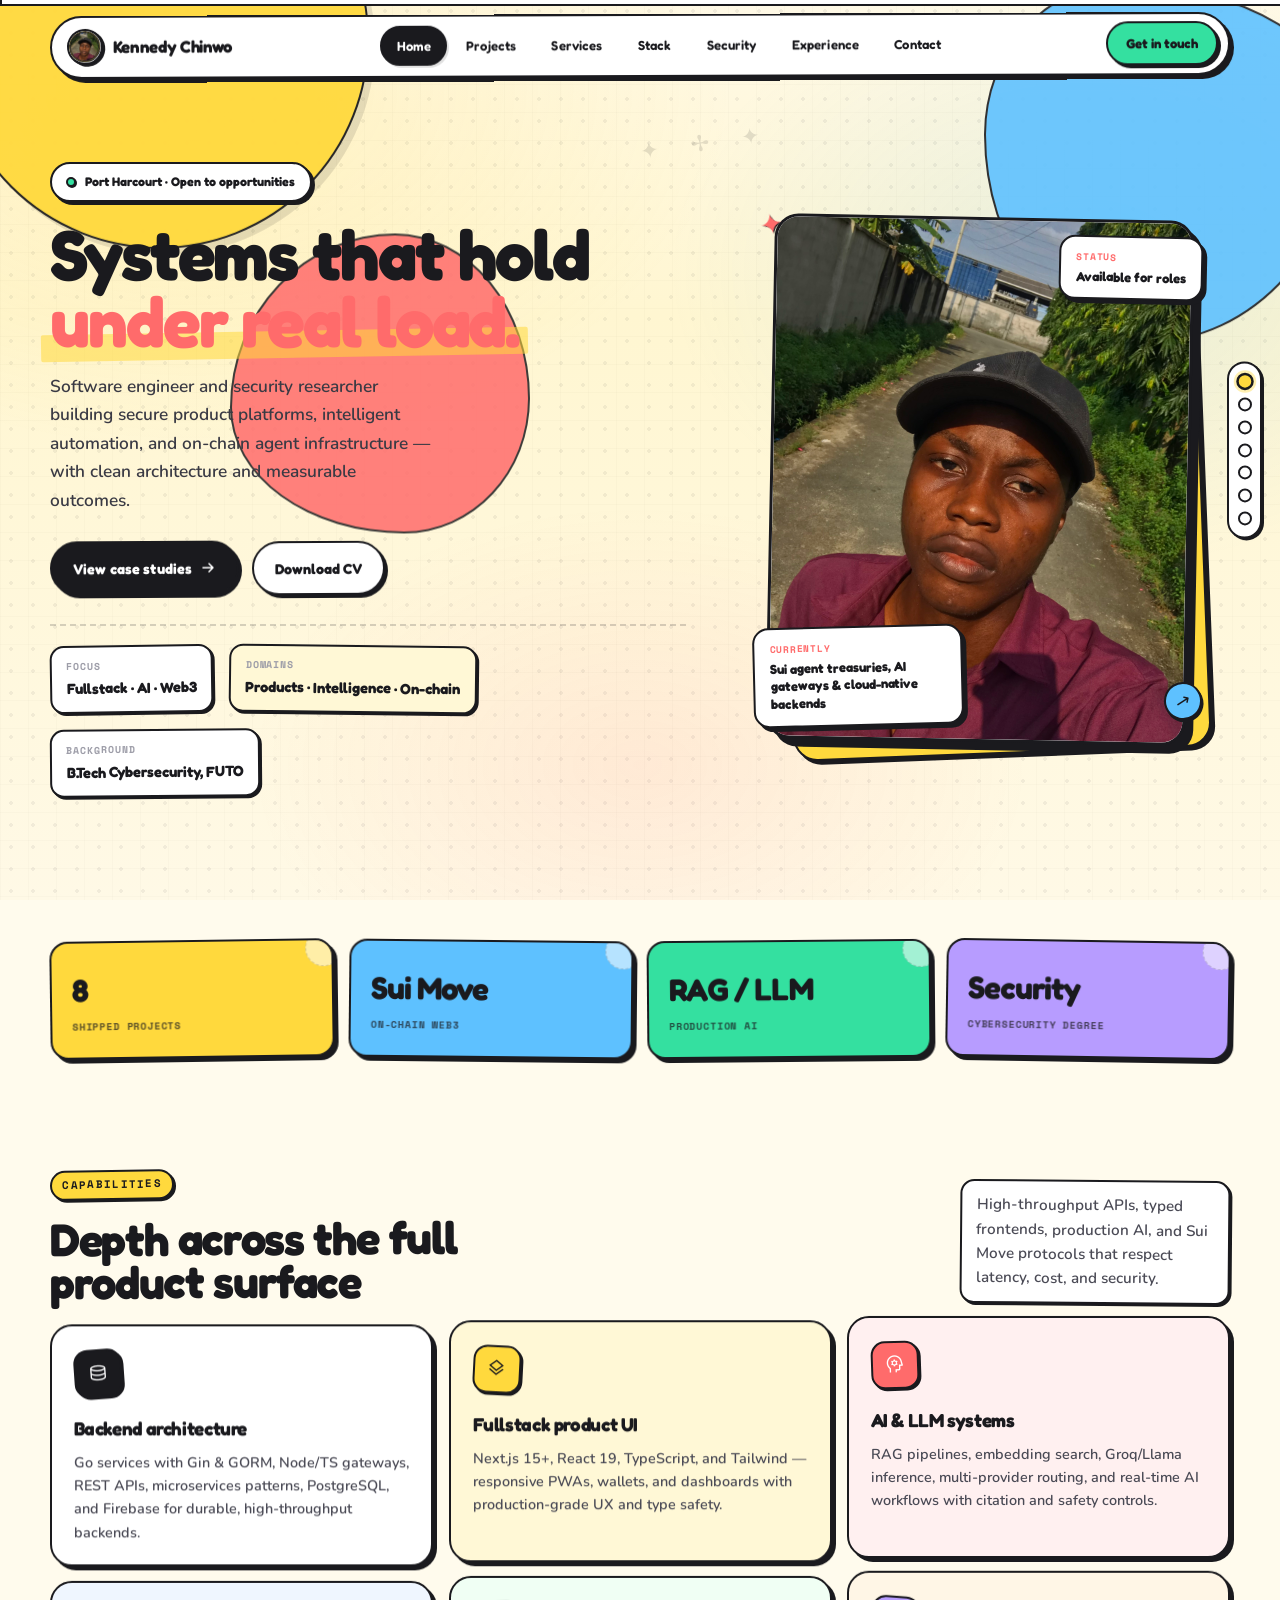
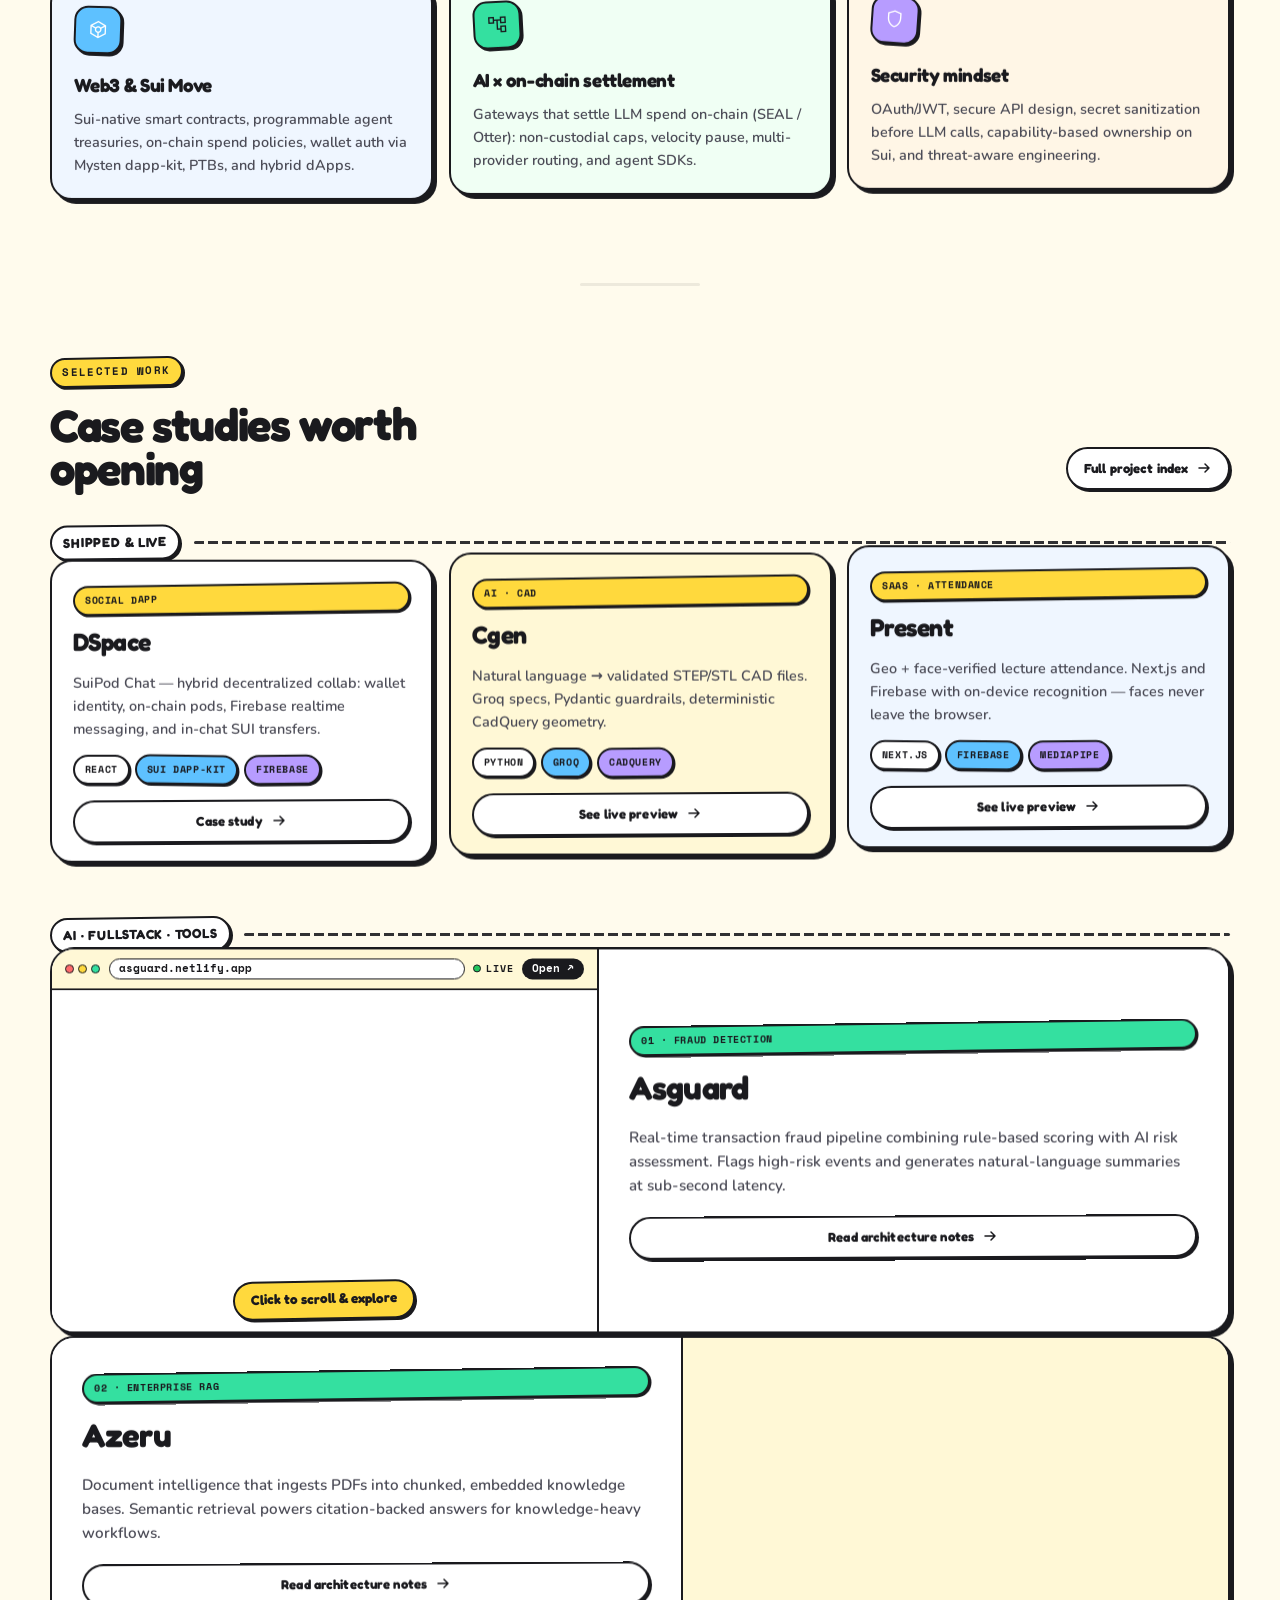
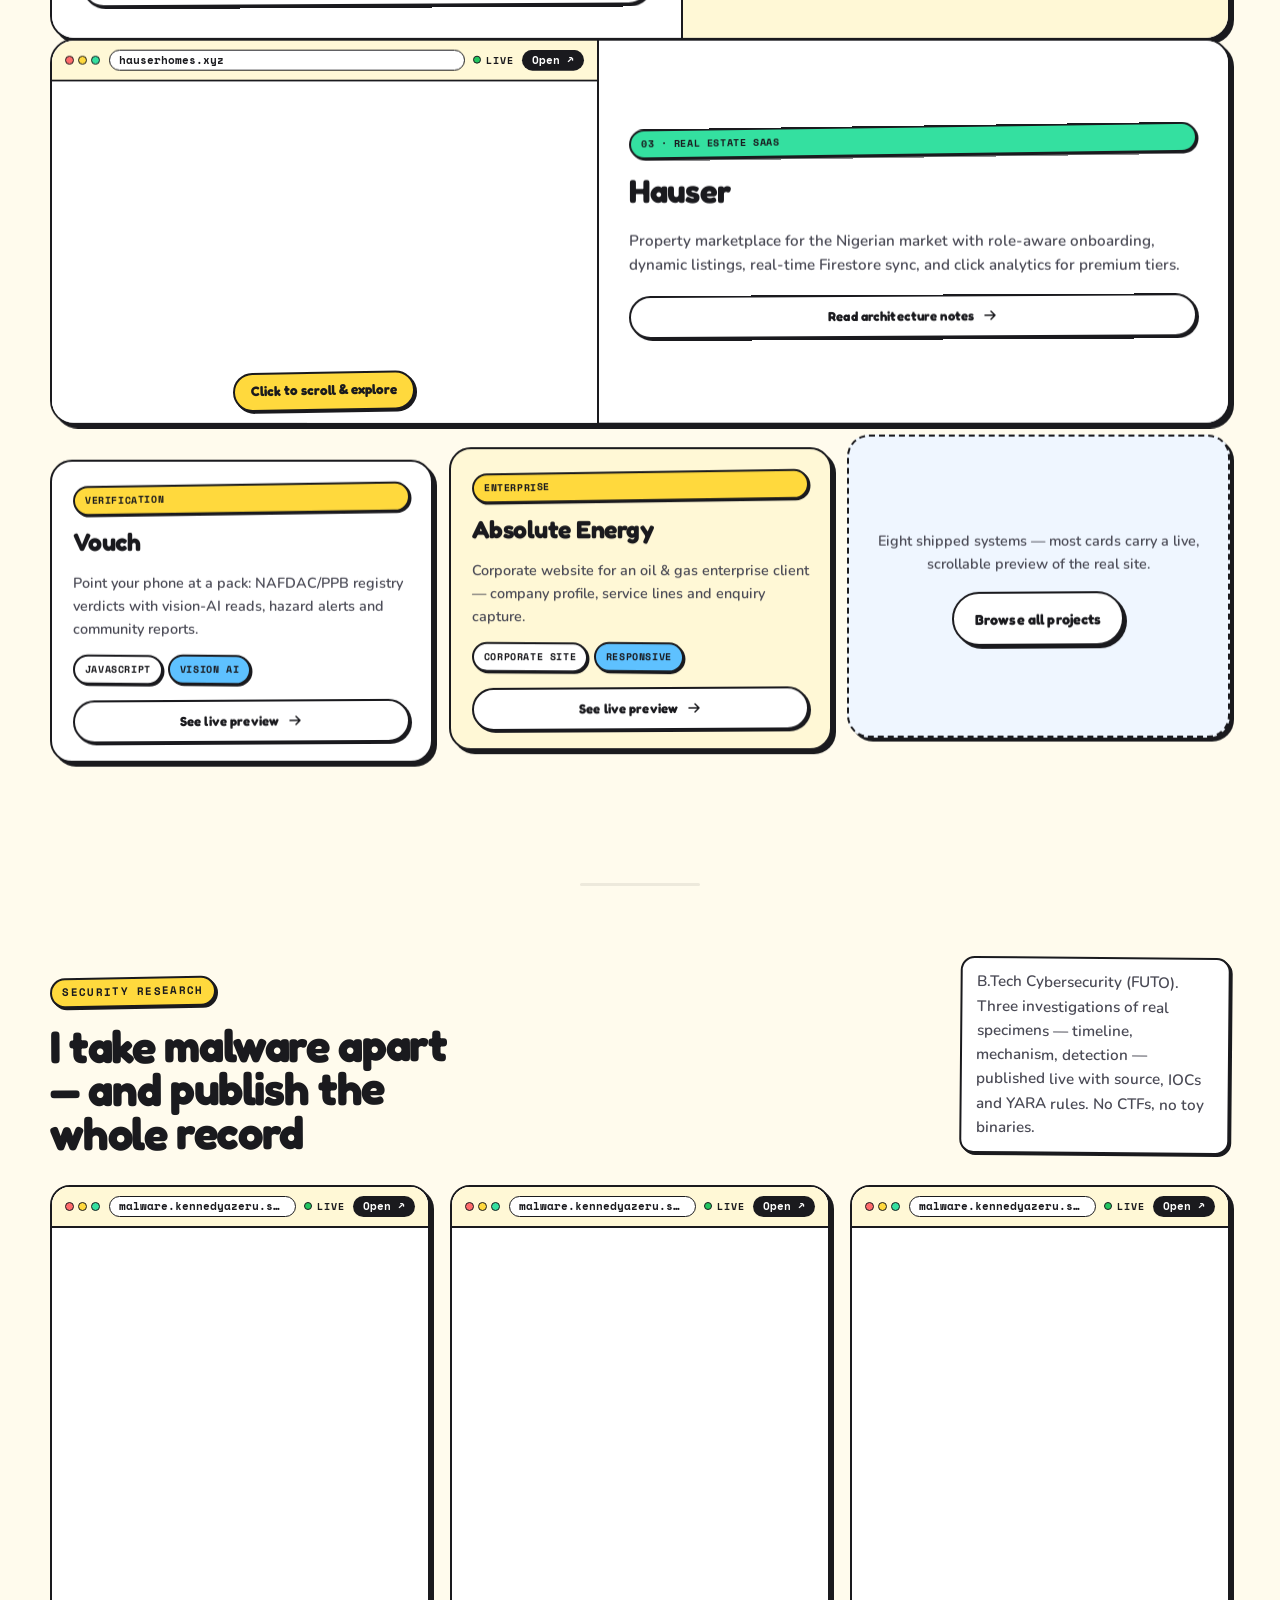
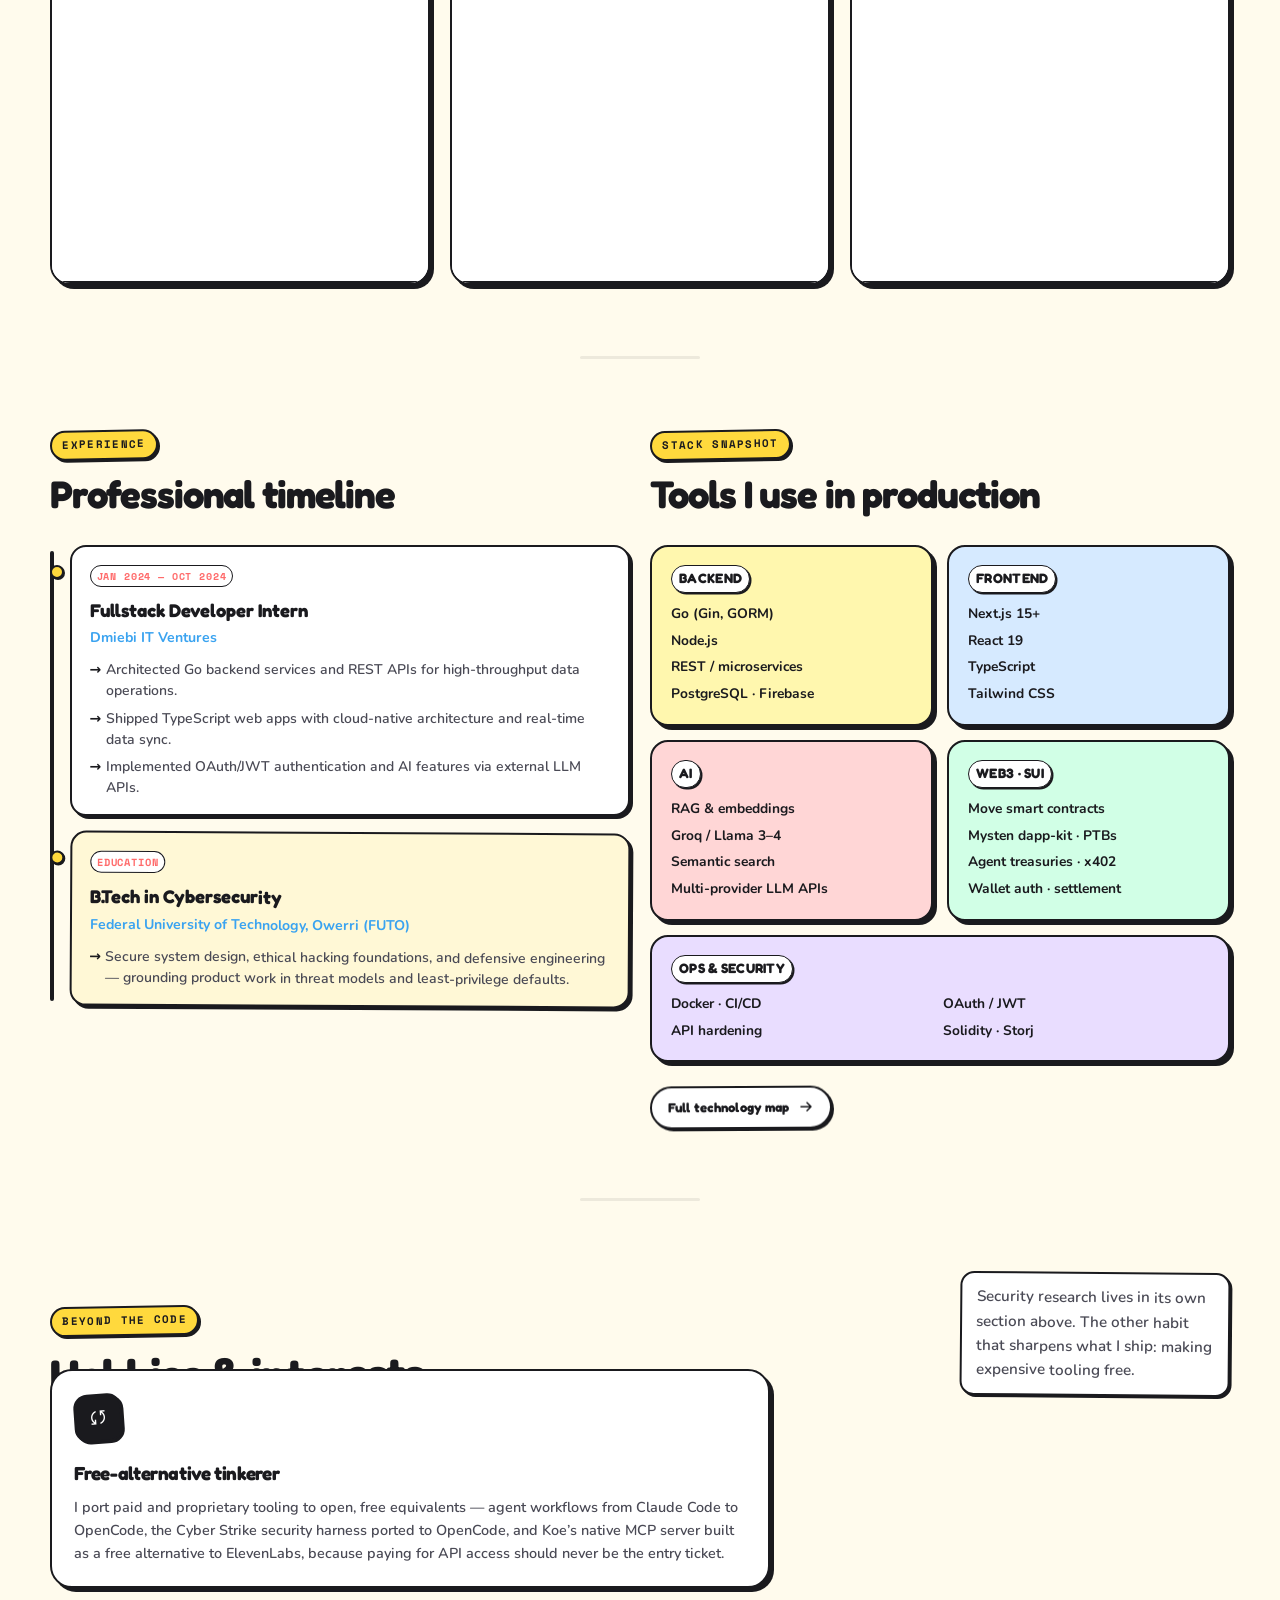
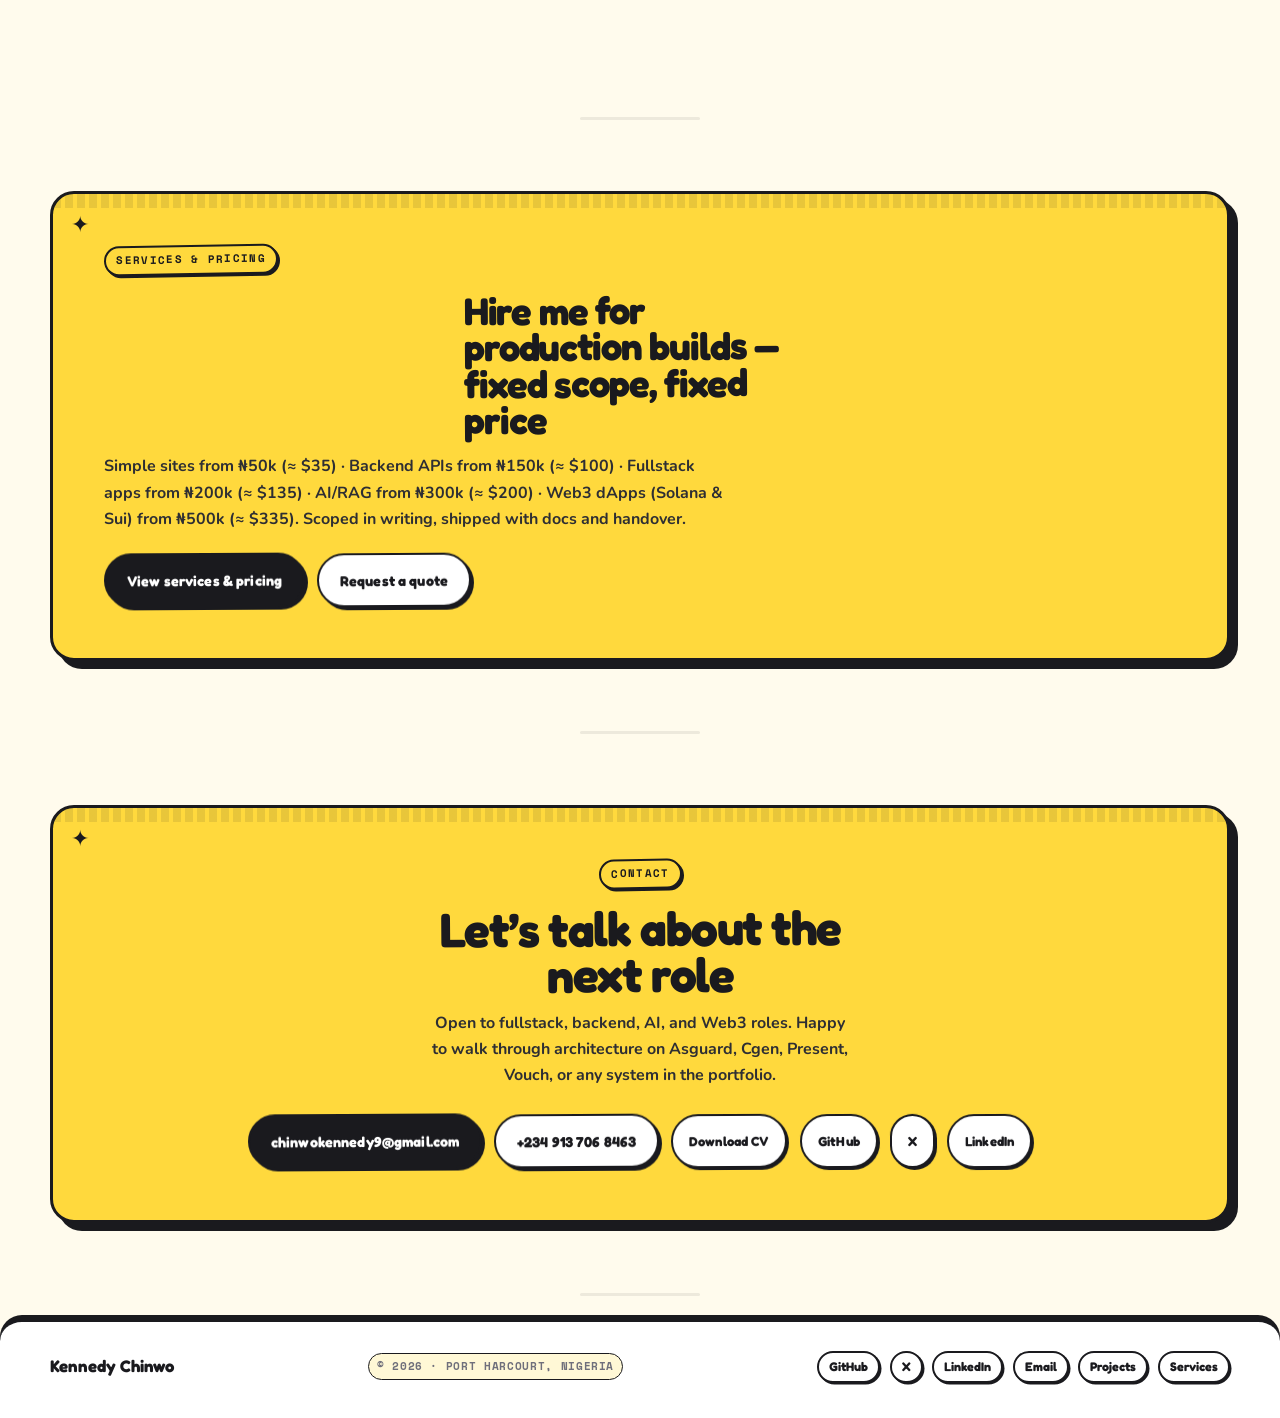
==== index.html @ 53d4bec9 "feat(security): enrich report cards, add Grindr dossier, refresh bio Update the bio to Software engi" ====
<!DOCTYPE html>
<html lang="en">
<head>
  <meta charset="utf-8" />
  <meta name="viewport" content="width=device-width, initial-scale=1.0" />
  <title>Kennedy Azeru — Software Engineer and Security Researcher</title>
  <meta name="description" content="Kennedy Azeru (Kennedy Chinwo) — Software engineer and security researcher. Builds fullstack, AI and Web3 systems, and publishes malware analysis and reverse-engineering reports." />
  <meta name="author" content="Kennedy Azeru" />
  <meta name="robots" content="index, follow, max-image-preview:large" />
  <meta name="googlebot" content="index, follow, max-image-preview:large" />
  <meta name="theme-color" content="#FFF9E6" />
  <link rel="canonical" href="https://www.kennedyazeru.space/" />
  <meta property="og:type" content="website" />
  <meta property="og:title" content="Kennedy Azeru — Software Engineer and Security Researcher" />
  <meta property="og:description" content="Kennedy Azeru (Kennedy Chinwo) — Software engineer and security researcher. Builds fullstack, AI and Web3 systems, and publishes malware analysis and reverse-engineering reports." />
  <meta property="og:url" content="https://www.kennedyazeru.space/" />
  <meta property="og:image" content="https://www.kennedyazeru.space/IMG_0072.jpeg" />
  <meta property="og:image:alt" content="Kennedy Azeru — Portfolio" />
  <meta property="og:site_name" content="Kennedy Azeru" />
  <meta property="og:locale" content="en_NG" />
  <meta name="twitter:card" content="summary_large_image" />
  <meta name="twitter:title" content="Kennedy Azeru — Software Engineer and Security Researcher" />
  <meta name="twitter:description" content="Kennedy Azeru (Kennedy Chinwo) — Software engineer and security researcher. Builds fullstack, AI and Web3 systems, and publishes malware analysis and reverse-engineering reports." />
  <meta name="twitter:image" content="https://www.kennedyazeru.space/IMG_0072.jpeg" />
  <meta name="twitter:creator" content="@azeru548" />
  <link rel="icon" type="image/png" sizes="32x32" href="favicon-32.png" />
  <link rel="icon" type="image/png" sizes="48x48" href="favicon-48.png" />
  <link rel="icon" type="image/png" sizes="512x512" href="favicon.png" />
  <link rel="apple-touch-icon" sizes="180x180" href="favicon-180.png" />
  <link rel="preconnect" href="https://fonts.googleapis.com" />
  <link rel="preconnect" href="https://fonts.gstatic.com" crossorigin />
  <link href="https://fonts.googleapis.com/css2?family=Fredoka:wght@500;600;700&family=Nunito:wght@400;600;700;800&family=Space+Mono:wght@400;700&display=swap" rel="stylesheet" />
  <link href="https://fonts.googleapis.com/css2?family=Material+Symbols+Outlined:opsz,wght,FILL,GRAD@24,400,0,0" rel="stylesheet" />
  <link rel="stylesheet" href="assets/css/portfolio.css" />
  <style>
    .material-symbols-outlined {
      font-variation-settings: "FILL" 0, "wght" 300, "GRAD" 0, "opsz" 24;
      font-size: inherit;
      line-height: 1;
    }
  </style>
  <script type="application/ld+json">
{
  "@context": "https://schema.org",
  "@type": "Person",
  "@id": "https://www.kennedyazeru.space/#person",
  "name": "Kennedy Azeru",
  "alternateName": "Kennedy Chinwo",
  "givenName": "Kennedy",
  "familyName": "Azeru",
  "jobTitle": [
    "Software Engineer",
    "Security Researcher"
  ],
  "description": "Software engineer and security researcher. Language-agnostic — ships web apps, backends, AI/RAG systems, and Solana & Sui dApps, and publishes malware analysis and reverse-engineering reports.",
  "url": "https://www.kennedyazeru.space/",
  "image": "https://www.kennedyazeru.space/IMG_0072.jpeg",
  "email": "mailto:chinwokennedy9@gmail.com",
  "telephone": "+2349137068463",
  "address": {
    "@type": "PostalAddress",
    "addressLocality": "Port Harcourt",
    "addressCountry": "NG"
  },
  "alumniOf": {
    "@type": "CollegeOrUniversity",
    "name": "Federal University of Technology, Owerri (FUTO)"
  },
  "knowsAbout": [
    "Go",
    "Gin",
    "PostgreSQL",
    "Next.js",
    "TypeScript",
    "RAG",
    "Vector Search",
    "LLM",
    "Sui Move",
    "Firebase",
    "Docker",
    "Cybersecurity",
    "Malware Analysis",
    "Reverse Engineering",
    "YARA",
    "Web3"
  ],
  "sameAs": [
    "https://github.com/Azeru548",
    "https://x.com/azeru548",
    "https://www.linkedin.com/in/kennedy-chinwo-068a9a284/"
  ],
  "knowsLanguage": [
    "en"
  ]
}
</script>
  <script type="application/ld+json">
{
  "@context": "https://schema.org",
  "@type": "BreadcrumbList",
  "itemListElement": [
    {
      "@type": "ListItem",
      "position": 1,
      "name": "Home",
      "item": "https://www.kennedyazeru.space/"
    }
  ]
}
  </script>
  <script type="application/ld+json">
{
  "@context": "https://schema.org",
  "@type": "WebSite",
  "@id": "https://www.kennedyazeru.space/#website",
  "url": "https://www.kennedyazeru.space/",
  "name": "Kennedy Azeru — Software Engineer and Security Researcher",
  "description": "Kennedy Azeru (Kennedy Chinwo) — Software engineer and security researcher. Builds fullstack, AI and Web3 systems, and publishes malware analysis and reverse-engineering reports.",
  "publisher": {
    "@id": "https://www.kennedyazeru.space/#person"
  },
  "inLanguage": "en-NG"
}
  </script>
  <link rel="sitemap" type="application/xml" title="Sitemap" href="https://www.kennedyazeru.space/sitemap.xml" />

  <!-- Guard: preview / non-canonical hosts -> noindex (keeps www.kennedyazeru.space as only indexable) -->
  <script>
    (function(){
      var host = location.hostname;
      var canonicalHosts = ['kennedyazeru.space','www.kennedyazeru.space'];
      if (canonicalHosts.indexOf(host) === -1 && host !== '' && host !== 'localhost' && host !== '127.0.0.1') {
        var m=document.querySelector('meta[name="robots"]');
        if(m) m.setAttribute('content','noindex, nofollow');
        else { m=document.createElement('meta'); m.name='robots'; m.content='noindex, nofollow'; document.head.appendChild(m); }
      }
      // Enforce non-www -> www canonical preference via hint (server 301 should handle, JS fallback)
      if (host === 'kennedyazeru.space') {
        var c=document.querySelector('link[rel="canonical"]');
        if(c) c.href='https://www.kennedyazeru.space' + location.pathname.replace(/index\.html$/,'').replace(/\.html$/,'.html');
      }
    })();
  </script>
</head>
<body>
  <div class="ambient" aria-hidden="true">
    <div class="ambient__grid"></div>
    <div class="ambient__orb ambient__orb--1" data-parallax data-speed="0.12"></div>
    <div class="ambient__orb ambient__orb--2" data-parallax data-speed="0.22"></div>
    <div class="ambient__orb ambient__orb--3" data-parallax data-speed="0.32"></div>
  </div>
  <div class="cursor-glow" aria-hidden="true"></div>
  <div class="scroll-rail" aria-hidden="true"><div class="scroll-rail__fill"></div></div>

  <nav class="step-dots" aria-label="Section progress">
    <a href="#top" data-dot="intro" data-label="Intro" class="is-active"></a>
    <a href="#capabilities" data-dot="craft" data-label="Craft"></a>
    <a href="#work" data-dot="work" data-label="Work"></a>
    <a href="#security" data-dot="security" data-label="Security"></a>
    <a href="#experience" data-dot="path" data-label="Path"></a>
    <a href="#beyond" data-dot="beyond" data-label="Beyond"></a>
    <a href="#contact" data-dot="contact" data-label="Connect"></a>
  </nav>

  <header class="nav">
    <div class="nav__inner">
      <a href="index.html" class="nav__logo">
        <img class="nav__mark" src="favicon-32.png" alt="Kennedy Azeru" width="32" height="32" style="object-fit:cover; padding:0;" />
        Kennedy Chinwo
      </a>
      <nav class="nav__links" aria-label="Primary">
        <a href="index.html" class="is-active">Home</a>
        <a href="projects.html">Projects</a>
        <a href="services.html">Services</a>
        <a href="stack.html">Stack</a>
        <a href="#security">Security</a>
        <a href="#experience">Experience</a>
        <a href="#contact">Contact</a>
      </nav>
      <a href="mailto:chinwokennedy9@gmail.com" class="nav__cta pressable">Get in touch</a>
      <button class="nav__menu-btn" type="button" aria-label="Open menu" aria-expanded="false">
        <span></span><span></span>
      </button>
    </div>
  </header>

  <main id="top">
    <!-- HERO — onboarding-style first screen -->
    <section class="hero" data-step data-dot="intro">
      <div class="shell hero__grid">
        <div>
          <div class="hero__badge reveal">
            <span class="live-dot" aria-hidden="true"></span>
            Port Harcourt · Open to opportunities
          </div>
          <h1 class="display reveal reveal-d1">
            <span class="line">Systems that hold</span>
            <span class="line"><span class="accent">under real load.</span></span>
          </h1>
          <p class="lead reveal reveal-d2" style="max-width: 38ch;">
            Software engineer and security researcher building secure product
            platforms, intelligent automation, and on-chain agent infrastructure —
            with clean architecture and measurable outcomes.
          </p>
          <div class="hero__actions reveal reveal-d3">
            <a href="projects.html" class="btn btn--primary pressable">
              View case studies
              <svg viewBox="0 0 16 16" fill="none" aria-hidden="true"><path d="M3 8h10M9 4l4 4-4 4" stroke="currentColor" stroke-width="1.5" stroke-linecap="round" stroke-linejoin="round"/></svg>
            </a>
            <a href="Kennedy_Chinwo_Resume.pdf" class="btn btn--ghost pressable">Download CV</a>
          </div>
          <dl class="hero__meta reveal reveal-d4">
            <div>
              <dt>Focus</dt>
              <dd>Fullstack · AI · Web3</dd>
            </div>
            <div>
              <dt>Domains</dt>
              <dd>Products · Intelligence · On-chain</dd>
            </div>
            <div>
              <dt>Background</dt>
              <dd>B.Tech Cybersecurity, FUTO</dd>
            </div>
          </dl>
        </div>

        <div class="portrait-stack reveal reveal-d2">
          <div class="portrait-stack__glow" aria-hidden="true"></div>
          <div class="portrait-stack__frame">
            <img src="IMG_0072.jpeg" alt="Portrait of Kennedy Azeru — Software engineer and security researcher" fetchpriority="high" loading="eager" decoding="async" width="800" height="1000" />
          </div>
          <div class="portrait-stack__float portrait-stack__float--tr">
            <small>Status</small>
            <p>Available for roles</p>
          </div>
          <div class="portrait-stack__float portrait-stack__float--bl">
            <small>Currently</small>
            <p>Sui agent treasuries, AI gateways &amp; cloud-native backends</p>
          </div>
        </div>
      </div>
    </section>

    <!-- METRICS -->
    <section class="section--tight">
      <div class="shell">
        <div class="metrics reveal">
          <div class="metrics__item">
            <div class="metrics__value" data-count="8">0</div>
            <div class="metrics__label">Shipped projects</div>
          </div>
          <div class="metrics__item">
            <div class="metrics__value">Sui Move</div>
            <div class="metrics__label">On-chain Web3</div>
          </div>
          <div class="metrics__item">
            <div class="metrics__value">RAG / LLM</div>
            <div class="metrics__label">Production AI</div>
          </div>
          <div class="metrics__item">
            <div class="metrics__value">Security</div>
            <div class="metrics__label">Cybersecurity degree</div>
          </div>
        </div>
      </div>
    </section>

    <!-- CAPABILITIES -->
    <section class="section" id="capabilities" data-step data-dot="craft">
      <div class="shell">
        <div class="section-head">
          <div class="reveal">
            <span class="eyebrow">Capabilities</span>
            <h2 class="display">Depth across the full product surface</h2>
          </div>
          <p class="aside reveal reveal-d1">
            High-throughput APIs, typed frontends, production AI, and Sui Move protocols
            that respect latency, cost, and security.
          </p>
        </div>
        <div class="cap-grid">
          <article class="card card--lift card--tilt cap-card reveal">
            <div class="cap-card__icon"><span class="material-symbols-outlined">database</span></div>
            <h3>Backend architecture</h3>
            <p>Go services with Gin &amp; GORM, Node/TS gateways, REST APIs, microservices patterns, PostgreSQL, and Firebase for durable, high-throughput backends.</p>
          </article>
          <article class="card card--lift card--tilt cap-card reveal reveal-d1">
            <div class="cap-card__icon"><span class="material-symbols-outlined">layers</span></div>
            <h3>Fullstack product UI</h3>
            <p>Next.js 15+, React 19, TypeScript, and Tailwind — responsive PWAs, wallets, and dashboards with production-grade UX and type safety.</p>
          </article>
          <article class="card card--lift card--tilt cap-card reveal reveal-d2">
            <div class="cap-card__icon"><span class="material-symbols-outlined">psychology</span></div>
            <h3>AI &amp; LLM systems</h3>
            <p>RAG pipelines, embedding search, Groq/Llama inference, multi-provider routing, and real-time AI workflows with citation and safety controls.</p>
          </article>
          <article class="card card--lift card--tilt cap-card reveal">
            <div class="cap-card__icon"><span class="material-symbols-outlined">token</span></div>
            <h3>Web3 &amp; Sui Move</h3>
            <p>Sui-native smart contracts, programmable agent treasuries, on-chain spend policies, wallet auth via Mysten dapp-kit, PTBs, and hybrid dApps.</p>
          </article>
          <article class="card card--lift card--tilt cap-card reveal reveal-d1">
            <div class="cap-card__icon"><span class="material-symbols-outlined">account_tree</span></div>
            <h3>AI × on-chain settlement</h3>
            <p>Gateways that settle LLM spend on-chain (SEAL / Otter): non-custodial caps, velocity pause, multi-provider routing, and agent SDKs.</p>
          </article>
          <article class="card card--lift card--tilt cap-card reveal reveal-d2">
            <div class="cap-card__icon"><span class="material-symbols-outlined">shield</span></div>
            <h3>Security mindset</h3>
            <p>OAuth/JWT, secure API design, secret sanitization before LLM calls, capability-based ownership on Sui, and threat-aware engineering.</p>
          </article>
        </div>
      </div>
    </section>

    <!-- WORK -->
    <section class="section" id="work" data-step data-dot="work">
      <div class="shell">
        <div class="section-head">
          <div class="reveal">
            <span class="eyebrow">Selected work</span>
            <h2 class="display">Case studies worth opening</h2>
          </div>
          <a href="projects.html" class="btn btn--link reveal reveal-d1">
            Full project index
            <svg viewBox="0 0 16 16" fill="none" aria-hidden="true"><path d="M3 8h10M9 4l4 4-4 4" stroke="currentColor" stroke-width="1.5" stroke-linecap="round" stroke-linejoin="round"/></svg>
          </a>
        </div>

        <div class="div-label reveal"><span>Shipped &amp; live</span></div>
        <div class="proj-row">
          <a href="dspace.html" class="card card--lift proj-mini reveal">
            <span class="chip">Social dApp</span>
            <h3>DSpace</h3>
            <p>SuiPod Chat — hybrid decentralized collab: wallet identity, on-chain pods, Firebase realtime messaging, and in-chat SUI transfers.</p>
            <div class="proj-mini__tags">
              <span class="chip chip--neutral">React</span>
              <span class="chip chip--neutral">Sui dapp-kit</span>
              <span class="chip chip--neutral">Firebase</span>
            </div>
            <span class="btn btn--link">Case study <svg viewBox="0 0 16 16" fill="none" aria-hidden="true"><path d="M3 8h10M9 4l4 4-4 4" stroke="currentColor" stroke-width="1.5" stroke-linecap="round" stroke-linejoin="round"/></svg></span>
          </a>
          <a href="projects.html#proj-cgen" class="card card--lift proj-mini reveal reveal-d1">
            <span class="chip">AI · CAD</span>
            <h3>Cgen</h3>
            <p>Natural language → validated STEP/STL CAD files. Groq specs, Pydantic guardrails, deterministic CadQuery geometry.</p>
            <div class="proj-mini__tags">
              <span class="chip chip--neutral">Python</span>
              <span class="chip chip--neutral">Groq</span>
              <span class="chip chip--neutral">CadQuery</span>
            </div>
            <span class="btn btn--link">See live preview <svg viewBox="0 0 16 16" fill="none" aria-hidden="true"><path d="M3 8h10M9 4l4 4-4 4" stroke="currentColor" stroke-width="1.5" stroke-linecap="round" stroke-linejoin="round"/></svg></span>
          </a>
          <a href="projects.html#proj-present" class="card card--lift proj-mini reveal reveal-d2">
            <span class="chip">SaaS · Attendance</span>
            <h3>Present</h3>
            <p>Geo + face-verified lecture attendance. Next.js and Firebase with on-device recognition — faces never leave the browser.</p>
            <div class="proj-mini__tags">
              <span class="chip chip--neutral">Next.js</span>
              <span class="chip chip--neutral">Firebase</span>
              <span class="chip chip--neutral">MediaPipe</span>
            </div>
            <span class="btn btn--link">See live preview <svg viewBox="0 0 16 16" fill="none" aria-hidden="true"><path d="M3 8h10M9 4l4 4-4 4" stroke="currentColor" stroke-width="1.5" stroke-linecap="round" stroke-linejoin="round"/></svg></span>
          </a>
        </div>

        <div class="div-label reveal"><span>AI · Fullstack · Tools</span></div>

        <article class="card card--lift proj-feature reveal">
          <div class="proj-feature__media">
            <div class="live-preview">
              <div class="live-preview__bar">
                <span class="live-preview__dots" aria-hidden="true"><i></i><i></i><i></i></span>
                <span class="live-preview__url">asguard.netlify.app</span>
                <span class="live-preview__live"><span class="live-preview__pulse" aria-hidden="true"></span>Live</span>
                <a class="live-preview__open" href="https://asguard.netlify.app" target="_blank" rel="noopener">Open ↗</a>
              </div>
              <div class="live-preview__stage">
                <div class="live-preview__scaler">
                  <iframe src="https://asguard.netlify.app" title="Live preview of the Asguard website" loading="lazy" sandbox="allow-scripts allow-same-origin allow-forms allow-popups" referrerpolicy="no-referrer"></iframe>
                </div>
                <button class="live-preview__engage" type="button">Click to scroll &amp; explore</button>
              </div>
            </div>
          </div>
          <div class="proj-feature__body">
            <span class="chip chip--teal">01 · Fraud detection</span>
            <h3>Asguard</h3>
            <p>Real-time transaction fraud pipeline combining rule-based scoring with AI risk assessment. Flags high-risk events and generates natural-language summaries at sub-second latency.</p>
            <a href="asguard.html" class="btn btn--link">Read architecture notes <svg viewBox="0 0 16 16" fill="none" aria-hidden="true"><path d="M3 8h10M9 4l4 4-4 4" stroke="currentColor" stroke-width="1.5" stroke-linecap="round" stroke-linejoin="round"/></svg></a>
          </div>
        </article>

        <a href="azeru.html" class="card card--lift proj-feature proj-feature--flip reveal">
          <div class="proj-feature__media">
            <video preload="metadata" playsinline src="screen_1774120316927.mp4" autoplay loop muted></video>
          </div>
          <div class="proj-feature__body">
            <span class="chip chip--teal">02 · Enterprise RAG</span>
            <h3>Azeru</h3>
            <p>Document intelligence that ingests PDFs into chunked, embedded knowledge bases. Semantic retrieval powers citation-backed answers for knowledge-heavy workflows.</p>
            <span class="btn btn--link">Read architecture notes <svg viewBox="0 0 16 16" fill="none" aria-hidden="true"><path d="M3 8h10M9 4l4 4-4 4" stroke="currentColor" stroke-width="1.5" stroke-linecap="round" stroke-linejoin="round"/></svg></span>
          </div>
        </a>

        <article class="card card--lift proj-feature reveal">
          <div class="proj-feature__media">
            <div class="live-preview">
              <div class="live-preview__bar">
                <span class="live-preview__dots" aria-hidden="true"><i></i><i></i><i></i></span>
                <span class="live-preview__url">hauserhomes.xyz</span>
                <span class="live-preview__live"><span class="live-preview__pulse" aria-hidden="true"></span>Live</span>
                <a class="live-preview__open" href="https://hauserhomes.xyz" target="_blank" rel="noopener">Open ↗</a>
              </div>
              <div class="live-preview__stage">
                <div class="live-preview__scaler">
                  <iframe src="https://hauserhomes.xyz" title="Live preview of the Hauser website" loading="lazy" sandbox="allow-scripts allow-same-origin allow-forms allow-popups" referrerpolicy="no-referrer"></iframe>
                </div>
                <button class="live-preview__engage" type="button">Click to scroll &amp; explore</button>
              </div>
            </div>
          </div>
          <div class="proj-feature__body">
            <span class="chip chip--teal">03 · Real estate SaaS</span>
            <h3>Hauser</h3>
            <p>Property marketplace for the Nigerian market with role-aware onboarding, dynamic listings, real-time Firestore sync, and click analytics for premium tiers.</p>
            <a href="hauser.html" class="btn btn--link">Read architecture notes <svg viewBox="0 0 16 16" fill="none" aria-hidden="true"><path d="M3 8h10M9 4l4 4-4 4" stroke="currentColor" stroke-width="1.5" stroke-linecap="round" stroke-linejoin="round"/></svg></a>
          </div>
        </article>

        <div class="proj-row" style="margin-top: 1rem;">
          <a href="projects.html#proj-vouch" class="card card--lift proj-mini reveal">
            <span class="chip">Verification</span>
            <h3>Vouch</h3>
            <p>Point your phone at a pack: NAFDAC/PPB registry verdicts with vision-AI reads, hazard alerts and community reports.</p>
            <div class="proj-mini__tags">
              <span class="chip chip--neutral">JavaScript</span>
              <span class="chip chip--neutral">Vision AI</span>
            </div>
            <span class="btn btn--link">See live preview <svg viewBox="0 0 16 16" fill="none" aria-hidden="true"><path d="M3 8h10M9 4l4 4-4 4" stroke="currentColor" stroke-width="1.5" stroke-linecap="round" stroke-linejoin="round"/></svg></span>
          </a>
          <a href="projects.html#proj-energy" class="card card--lift proj-mini reveal reveal-d1">
            <span class="chip">Enterprise</span>
            <h3>Absolute Energy</h3>
            <p>Corporate website for an oil &amp; gas enterprise client — company profile, service lines and enquiry capture.</p>
            <div class="proj-mini__tags">
              <span class="chip chip--neutral">Corporate site</span>
              <span class="chip chip--neutral">Responsive</span>
            </div>
            <span class="btn btn--link">See live preview <svg viewBox="0 0 16 16" fill="none" aria-hidden="true"><path d="M3 8h10M9 4l4 4-4 4" stroke="currentColor" stroke-width="1.5" stroke-linecap="round" stroke-linejoin="round"/></svg></span>
          </a>
          <div class="card proj-mini reveal reveal-d2" style="display:flex;align-items:center;justify-content:center;text-align:center;border-style:dashed;">
            <div>
              <p class="muted" style="font-size:0.9rem;margin-bottom:1rem;">Eight shipped systems — most cards carry a live, scrollable preview of the real site.</p>
              <a href="projects.html" class="btn btn--ghost pressable">Browse all projects</a>
            </div>
          </div>
        </div>
      </div>
    </section>

    <!-- SECURITY RESEARCH -->
    <section class="section" id="security" data-step data-dot="security">
      <div class="shell">
        <div class="section-head">
          <div class="reveal">
            <span class="eyebrow">Security research</span>
            <h2 class="display">I take malware apart — and publish the whole record</h2>
          </div>
          <p class="aside reveal reveal-d1">
            B.Tech Cybersecurity (FUTO). Three investigations of real specimens —
            timeline, mechanism, detection — published live with source, IOCs and
            YARA rules. No CTFs, no toy binaries.
          </p>
        </div>

        <div style="display:grid;grid-template-columns:repeat(auto-fit,minmax(320px,1fr));gap:1.25rem;align-items:stretch;">
          <!-- Orphancy — VB6 replicator -->
          <article class="card card--lift report-card reveal">
            <div class="live-preview">
              <div class="live-preview__bar">
                <span class="live-preview__dots" aria-hidden="true"><i></i><i></i><i></i></span>
                <span class="live-preview__url">malware.kennedyazeru.space</span>
                <span class="live-preview__live"><span class="live-preview__pulse" aria-hidden="true"></span>Live</span>
                <a class="live-preview__open" href="https://malware.kennedyazeru.space" target="_blank" rel="noopener">Open ↗</a>
              </div>
              <div class="live-preview__stage">
                <a href="https://malware.kennedyazeru.space" target="_blank" rel="noopener" aria-label="Read the Orphancy forensic report">
                  <img src="assets/img/security-orphancy.png" alt="Screenshot of the Orphancy report — Every Executable Was a Copy: a VB6 replicator forensic write-up" loading="lazy" decoding="async" width="1263" height="800" />
                </a>
              </div>
            </div>
            <div class="report-card__body">
              <span class="chip">Incident report · VB6 replicator</span>
              <h3>Every Executable Was a Copy</h3>
              <div class="report-card__stats" aria-label="Report highlights">
                <div class="report-card__stat"><strong>92</strong><span>EXEs replaced</span></div>
                <div class="report-card__stat"><strong>11s</strong><span>Infection window</span></div>
                <div class="report-card__stat"><strong>6 yrs</strong><span>Quiet persistence</span></div>
              </div>
              <p>A Visual Basic 6 binary rewrote the tools on one Windows machine while preserving every file’s creation time — so the infection window stayed invisible. Full forensic record: timeline, patient zero, and why hash-only detection missed 3 of 10 samples.</p>
              <div class="report-card__links">
                <a href="https://malware.kennedyazeru.space" target="_blank" rel="noopener">Read the report ↗</a>
                <a href="https://github.com/Azeru548/malware-poc" target="_blank" rel="noopener">Source · IOCs · YARA ↗</a>
              </div>
            </div>
          </article>

          <!-- NGL — fake-message engine -->
          <article class="card card--lift report-card reveal reveal-d1">
            <div class="live-preview">
              <div class="live-preview__bar">
                <span class="live-preview__dots" aria-hidden="true"><i></i><i></i><i></i></span>
                <span class="live-preview__url">malware.kennedyazeru.space/ngl</span>
                <span class="live-preview__live"><span class="live-preview__pulse" aria-hidden="true"></span>Live</span>
                <a class="live-preview__open" href="https://malware.kennedyazeru.space/ngl" target="_blank" rel="noopener">Open ↗</a>
              </div>
              <div class="live-preview__stage">
                <a href="https://malware.kennedyazeru.space/ngl" target="_blank" rel="noopener" aria-label="Read the NGL reverse-engineering dossier">
                  <img src="assets/img/security-ngl.png" alt="Screenshot of the NGL dossier — Manufactured Longing: inside NGL's fake-message engine" loading="lazy" decoding="async" width="1263" height="800" />
                </a>
              </div>
            </div>
            <div class="report-card__body">
              <span class="chip">RE dossier · Android app</span>
              <h3>Manufactured Longing</h3>
              <div class="report-card__stats" aria-label="Report highlights">
                <div class="report-card__stat"><strong>64.2 MB</strong><span>APK torn down</span></div>
                <div class="report-card__stat"><strong>59.3 MB</strong><span>Decompiled JS</span></div>
                <div class="report-card__stat"><strong>24</strong><span>Firing slots</span></div>
              </div>
              <p>Inside NGL’s fake-message engine: how the anonymous-question app generates the “someone likes you?” prompts it then charges users to unmask. Zero native libraries — the whole engagement loop lives in scheduled JavaScript.</p>
              <div class="report-card__links">
                <a href="https://malware.kennedyazeru.space/ngl" target="_blank" rel="noopener">Read the dossier ↗</a>
              </div>
            </div>
          </article>

          <!-- Grindr — ad-tech / telemetry RE -->
          <article class="card card--lift report-card reveal reveal-d2">
            <div class="live-preview">
              <div class="live-preview__bar">
                <span class="live-preview__dots" aria-hidden="true"><i></i><i></i><i></i></span>
                <span class="live-preview__url">malware.kennedyazeru.space/grindr</span>
                <span class="live-preview__live"><span class="live-preview__pulse" aria-hidden="true"></span>Live</span>
                <a class="live-preview__open" href="https://malware.kennedyazeru.space/grindr" target="_blank" rel="noopener">Open ↗</a>
              </div>
              <div class="live-preview__stage">
                <a href="https://malware.kennedyazeru.space/grindr" target="_blank" rel="noopener" aria-label="Read the Grindr ad-tech reverse-engineering dossier">
                  <img src="assets/img/security-grindr.png" alt="Preview of the Grindr dossier — The Hidden Passengers: inside Grindr's ad-tech stack" loading="lazy" decoding="async" width="1263" height="800" />
                </a>
              </div>
            </div>
            <div class="report-card__body">
              <span class="chip">RE dossier · Dating &amp; ad-tech</span>
              <h3>The Hidden Passengers</h3>
              <div class="report-card__stats" aria-label="Report highlights">
                <div class="report-card__stat"><strong>13</strong><span>Ad &amp; tracking SDKs</span></div>
                <div class="report-card__stat"><strong>129</strong><span>Telemetry fields</span></div>
                <div class="report-card__stat"><strong>37</strong><span>Permissions</span></div>
              </div>
              <p>Static reverse-engineering of Grindr Android build 26.22.0: a multi-vendor ad-tech stack, a continuous 129-field device telemetry pipeline, and behavioural scoring that labels profiles with predictions like “Reply likely.”</p>
              <div class="report-card__links">
                <a href="https://malware.kennedyazeru.space/grindr" target="_blank" rel="noopener">Read the dossier ↗</a>
              </div>
            </div>
          </article>
        </div>
      </div>
    </section>

    <!-- EXPERIENCE -->
    <section class="section" id="experience" data-step data-dot="path">
      <div class="shell">
        <div class="exp-grid">
          <div class="reveal">
            <span class="eyebrow">Experience</span>
            <h2 class="display" style="font-size:clamp(1.75rem,3vw,2.4rem);margin-bottom:2rem;">Professional timeline</h2>
            <div class="timeline">
              <div class="timeline__item">
                <time>Jan 2024 — Oct 2024</time>
                <h3>Fullstack Developer Intern</h3>
                <p class="org">Dmiebi IT Ventures</p>
                <ul>
                  <li>Architected Go backend services and REST APIs for high-throughput data operations.</li>
                  <li>Shipped TypeScript web apps with cloud-native architecture and real-time data sync.</li>
                  <li>Implemented OAuth/JWT authentication and AI features via external LLM APIs.</li>
                </ul>
              </div>
              <div class="timeline__item">
                <time>Education</time>
                <h3>B.Tech in Cybersecurity</h3>
                <p class="org">Federal University of Technology, Owerri (FUTO)</p>
                <ul>
                  <li>Secure system design, ethical hacking foundations, and defensive engineering — grounding product work in threat models and least-privilege defaults.</li>
                </ul>
              </div>
            </div>
          </div>

          <div class="reveal reveal-d1">
            <span class="eyebrow">Stack snapshot</span>
            <h2 class="display" style="font-size:clamp(1.75rem,3vw,2.4rem);margin-bottom:2rem;">Tools I use in production</h2>
            <div class="stack-tiles">
              <div class="card stack-tile">
                <h4>Backend</h4>
                <ul>
                  <li>Go (Gin, GORM)</li>
                  <li>Node.js</li>
                  <li>REST / microservices</li>
                  <li>PostgreSQL · Firebase</li>
                </ul>
              </div>
              <div class="card stack-tile">
                <h4>Frontend</h4>
                <ul>
                  <li>Next.js 15+</li>
                  <li>React 19</li>
                  <li>TypeScript</li>
                  <li>Tailwind CSS</li>
                </ul>
              </div>
              <div class="card stack-tile">
                <h4>AI</h4>
                <ul>
                  <li>RAG &amp; embeddings</li>
                  <li>Groq / Llama 3–4</li>
                  <li>Semantic search</li>
                  <li>Multi-provider LLM APIs</li>
                </ul>
              </div>
              <div class="card stack-tile">
                <h4>Web3 · Sui</h4>
                <ul>
                  <li>Move smart contracts</li>
                  <li>Mysten dapp-kit · PTBs</li>
                  <li>Agent treasuries · x402</li>
                  <li>Wallet auth · settlement</li>
                </ul>
              </div>
              <div class="card stack-tile" style="grid-column: 1 / -1;">
                <h4>Ops &amp; security</h4>
                <ul style="display:grid;grid-template-columns:1fr 1fr;gap:0.3rem;">
                  <li>Docker · CI/CD</li>
                  <li>OAuth / JWT</li>
                  <li>API hardening</li>
                  <li>Solidity · Storj</li>
                </ul>
              </div>
            </div>
            <a href="stack.html" class="btn btn--link mt-3">
              Full technology map
              <svg viewBox="0 0 16 16" fill="none" aria-hidden="true"><path d="M3 8h10M9 4l4 4-4 4" stroke="currentColor" stroke-width="1.5" stroke-linecap="round" stroke-linejoin="round"/></svg>
            </a>
          </div>
        </div>
      </div>
    </section>

    <!-- BEYOND THE CODE — free-alternative tinkerer (security research has its own section above) -->
    <section class="section" id="beyond" data-step data-dot="beyond">
      <div class="shell">
        <div class="section-head">
          <div class="reveal">
            <span class="eyebrow">Beyond the code</span>
            <h2 class="display">Hobbies &amp; interests</h2>
          </div>
          <p class="aside reveal reveal-d1">
            Security research lives in its own section above. The other habit that
            sharpens what I ship: making expensive tooling free.
          </p>
        </div>
        <div style="display:grid;grid-template-columns:1fr;max-width:720px;gap:1rem;">
          <article class="card card--lift card--tilt cap-card reveal">
            <div class="cap-card__icon"><span class="material-symbols-outlined">sync</span></div>
            <h3>Free-alternative tinkerer</h3>
            <p>I port paid and proprietary tooling to open, free equivalents — agent workflows from Claude Code to OpenCode, the Cyber Strike security harness ported to OpenCode, and Koe’s native MCP server built as a free alternative to ElevenLabs, because paying for API access should never be the entry ticket.</p>
          </article>
        </div>
      </div>
    </section>

    <!-- SERVICES TEASER -->
    <section class="section" id="services-teaser" data-step>
      <div class="shell">
        <div class="contact-panel reveal" style="text-align:left;">
          <span class="eyebrow">Services &amp; pricing</span>
          <h2 class="display" style="font-size:clamp(1.75rem,3vw,2.4rem);margin-bottom:1rem;">Hire me for production builds — fixed scope, fixed price</h2>
          <p class="lead" style="text-align:left;margin:0 0 1.25rem;max-width:62ch;">
            Simple sites from <strong>₦50k (≈ $35)</strong> · Backend APIs from <strong>₦150k (≈ $100)</strong> ·
            Fullstack apps from <strong>₦200k (≈ $135)</strong> · AI/RAG from <strong>₦300k (≈ $200)</strong> ·
            Web3 dApps (Solana &amp; Sui) from <strong>₦500k (≈ $335)</strong>.
            Scoped in writing, shipped with docs and handover.
          </p>
          <div class="contact-actions" style="justify-content:flex-start;">
            <a href="services.html" class="btn btn--primary pressable">View services &amp; pricing</a>
            <a href="mailto:chinwokennedy9@gmail.com?subject=Project%20scope%20—%20Homepage" class="btn btn--ghost pressable">Request a quote</a>
          </div>
        </div>
      </div>
    </section>

    <!-- CONTACT -->
    <section class="section" id="contact" data-step data-dot="contact">
      <div class="shell">
        <div class="contact-panel reveal">
          <span class="eyebrow" style="justify-content:center;">Contact</span>
          <h2 class="display">Let’s talk about the next role</h2>
          <p class="lead">
            Open to fullstack, backend, AI, and Web3 roles. Happy to walk through
            architecture on Asguard, Cgen, Present, Vouch, or any system in the portfolio.
          </p>
          <div class="contact-actions">
            <a href="mailto:chinwokennedy9@gmail.com" class="btn btn--primary pressable">chinwokennedy9@gmail.com</a>
            <a href="tel:+2349137068463" class="btn btn--ghost pressable">+234 913 706 8463</a>
            <a href="Kennedy_Chinwo_Resume.pdf" class="btn btn--link">Download CV</a>
            <a href="https://github.com/Azeru548" target="_blank" rel="noopener" class="btn btn--link">GitHub</a>
            <a href="https://x.com/azeru548" target="_blank" rel="noopener" class="btn btn--link">X</a>
            <a href="https://www.linkedin.com/in/kennedy-chinwo-068a9a284/" target="_blank" rel="noopener" class="btn btn--link">LinkedIn</a>
          </div>
        </div>
      </div>
    </section>
  </main>

  <footer class="footer">
    <div class="shell footer__inner">
      <div class="footer__brand">Kennedy Chinwo</div>
      <p class="footer__copy">© 2026 · Port Harcourt, Nigeria</p>
      <div class="footer__links">
        <a href="https://github.com/Azeru548" target="_blank" rel="noopener">GitHub</a>
        <a href="https://x.com/azeru548" target="_blank" rel="noopener">X</a>
        <a href="https://www.linkedin.com/in/kennedy-chinwo-068a9a284/" target="_blank" rel="noopener">LinkedIn</a>
        <a href="mailto:chinwokennedy9@gmail.com">Email</a>
        <a href="projects.html">Projects</a>
        <a href="services.html">Services</a>
      </div>
    </div>
  </footer>

  <script src="assets/js/portfolio.js"></script>
</body>
</html>
---- assets/css/portfolio.css ----
/* ─────────────────────────────────────────────────────────────
   Kennedy Chinwo — Cartoon Lab Theme
   Playful · chunky · bouncy · parallax
   Light paper with hand-drawn outlines
   ───────────────────────────────────────────────────────────── */

@import url('https://fonts.googleapis.com/css2?family=Fredoka:wght@500;600;700&family=Nunito:wght@400;600;700;800&family=Space+Mono:wght@400;700&display=swap');

:root {
  --bg: #FFFBED;
  --bg-warm: #FFF4C2;
  --surface: #FFFFFF;
  --surface-2: #FFF8D6;
  --surface-3: #FFEFD0;
  --ink: #1A1A1E;
  --ink-soft: #2E2E33;
  --muted: #6F6F7B;
  --faint: #9D9DA8;
  --border: #1A1A1E;
  --yellow: #FFD93D;
  --yellow-dark: #FFCC00;
  --coral: #FF6B6B;
  --blue: #5EC1FF;
  --blue-dark: #3AA3F0;
  --mint: #34E0A0;
  --lav: #B79CFF;
  --peach: #FF9A5C;
  --cream-dot: rgba(26, 26, 30, 0.06);
  --radius-sm: 14px;
  --radius: 20px;
  --radius-lg: 26px;
  --radius-xl: 32px;
  --font-display: "Fredoka", system-ui, sans-serif;
  --font-body: "Nunito", system-ui, sans-serif;
  --font-mono: "Space Mono", ui-monospace, monospace;
  --ease-spring: cubic-bezier(0.34, 1.56, 0.64, 1);
  --ease-out: cubic-bezier(0.22, 1, 0.36, 1);
  --ease-bounce: cubic-bezier(0.68, -0.55, 0.265, 1.55);
  --nav-h: 72px;
  --max: 1180px;
  --stroke: 2.5px;
  --shadow: 4px 4px 0 var(--ink);
  --shadow-lg: 6px 6px 0 var(--ink);
  --shadow-sm: 2px 2px 0 var(--ink);
}

*, *::before, *::after { box-sizing: border-box; margin: 0; padding: 0; }

html {
  scroll-behavior: smooth;
  -webkit-font-smoothing: antialiased;
}

@media (prefers-reduced-motion: reduce) {
  html { scroll-behavior: auto; }
  *, *::before, *::after { animation-duration: 0.01ms !important; transition-duration: 0.01ms !important; }
}

body {
  font-family: var(--font-body);
  background: var(--bg);
  color: var(--ink);
  line-height: 1.6;
  overflow-x: hidden;
  min-height: 100vh;
  position: relative;
}

/* Halftone paper texture + warm gradient */
body::before {
  content: "";
  position: fixed;
  inset: 0;
  pointer-events: none;
  z-index: -1;
  background:
    radial-gradient(circle, var(--cream-dot) 1.6px, transparent 1.7px),
    linear-gradient(180deg, #FFF9E6 0%, #FFF6D1 35%, #FFF9E6 100%);
  background-size: 22px 22px, 100% 100%;
  opacity: 1;
}
body::after {
  content: "";
  position: fixed;
  inset: 0;
  pointer-events: none;
  z-index: -1;
  background: radial-gradient(ellipse 900px 600px at 15% 10%, rgba(255,217,61,0.18), transparent 60%),
              radial-gradient(ellipse 700px 500px at 85% 30%, rgba(94,193,255,0.14), transparent 60%),
              radial-gradient(ellipse 600px 400px at 50% 85%, rgba(255,107,107,0.10), transparent 65%);
}

::selection { background: var(--yellow); color: var(--ink); }
a { color: inherit; text-decoration: none; }
img, video { max-width: 100%; display: block; }
button { font: inherit; border: none; background: none; cursor: pointer; color: inherit; }

/* ── Ambient cartoon blobs with parallax ── */
.ambient {
  position: fixed;
  inset: 0;
  pointer-events: none;
  z-index: 0;
  overflow: hidden;
}
.ambient__grid {
  position: absolute;
  inset: 0;
  background-image:
    linear-gradient(rgba(26,26,30,0.035) 1px, transparent 1px),
    linear-gradient(90deg, rgba(26,26,30,0.035) 1px, transparent 1px);
  background-size: 28px 28px;
  opacity: 0.45;
}
.ambient__orb {
  position: absolute;
  border-radius: 50%;
  border: 2.5px solid var(--ink);
  will-change: transform;
  transition: transform 0.15s linear;
}
.ambient__orb--1 {
  width: min(38vw, 420px);
  height: min(38vw, 420px);
  background: var(--yellow);
  top: -6%;
  left: -4%;
  transform: rotate(-6deg);
  box-shadow: 6px 6px 0 rgba(26,26,30,0.12);
  opacity: 0.95;
}
.ambient__orb--2 {
  width: min(30vw, 360px);
  height: min(30vw, 360px);
  background: var(--blue);
  top: 22%;
  right: -5%;
  border-radius: 38% 62% 55% 45% / 42% 38% 62% 58%;
  opacity: 0.9;
}
.ambient__orb--3 {
  width: min(26vw, 300px);
  height: min(26vw, 300px);
  background: var(--coral);
  bottom: 6%;
  left: 18%;
  border-radius: 55% 45% 42% 58% / 58% 55% 45% 42%;
  opacity: 0.85;
}
/* extra floating stickers via pseudo */
.ambient::after {
  content: "✦  ✢  ✦";
  position: absolute;
  top: 14%;
  left: 50%;
  font-size: 22px;
  letter-spacing: 0.6em;
  color: var(--ink);
  opacity: 0.12;
  transform: rotate(-8deg);
}

/* ── Scroll progress — chunky cartoon bar ── */
.scroll-rail {
  position: fixed;
  top: 0; left: 0; right: 0;
  height: 6px;
  z-index: 100;
  background: #fff;
  border-bottom: 2px solid var(--ink);
}
.scroll-rail__fill {
  height: 100%;
  width: 0%;
  background: repeating-linear-gradient(90deg, var(--yellow) 0 14px, var(--ink) 14px 16px, var(--mint) 16px 30px, var(--ink) 30px 32px);
  border-right: 2px solid var(--ink);
  transition: width 0.08s linear;
}

/* ── Side dots → playful pills ── */
.step-dots {
  position: fixed;
  right: 1.1rem;
  top: 50%;
  transform: translateY(-50%);
  z-index: 90;
  display: flex;
  flex-direction: column;
  gap: 0.55rem;
  padding: 0.7rem 0.55rem;
  background: #fff;
  border: 2.5px solid var(--ink);
  border-radius: 999px;
  box-shadow: var(--shadow-sm);
}
.step-dots a {
  width: 14px; height: 14px;
  border-radius: 50%;
  background: #fff;
  border: 2px solid var(--ink);
  transition: all 0.2s var(--ease-spring);
  position: relative;
}
.step-dots a.is-active {
  background: var(--yellow);
  transform: scale(1.25);
  box-shadow: 0 0 0 2px rgba(255,217,61,0.4);
}
.step-dots a:hover { background: var(--blue); transform: scale(1.15); }
.step-dots a[data-label]::after {
  content: attr(data-label);
  position: absolute;
  right: calc(100% + 14px);
  top: 50%;
  transform: translateY(-50%) translateX(4px) rotate(-1deg);
  font-family: var(--font-display);
  font-size: 11px;
  font-weight: 600;
  background: var(--ink);
  color: #fff;
  padding: 3px 8px;
  border-radius: 999px;
  white-space: nowrap;
  opacity: 0;
  pointer-events: none;
  transition: all 0.2s var(--ease-spring);
}
.step-dots a:hover::after { opacity: 1; transform: translateY(-50%) translateX(0) rotate(-1deg); }
@media (max-width: 900px) { .step-dots { display: none; } }

/* ── NAV — pill floating ── */
.nav {
  position: fixed;
  top: 14px; left: 0; right: 0;
  z-index: 80;
  display: flex;
  justify-content: center;
  pointer-events: none;
}
.nav__inner {
  pointer-events: auto;
  width: min(var(--max), calc(100% - 1.5rem));
  display: flex;
  align-items: center;
  justify-content: space-between;
  gap: 1rem;
  background: #fff;
  border: 2.5px solid var(--ink);
  border-radius: 999px;
  padding: 0.45rem 0.6rem 0.45rem 0.6rem;
  box-shadow: var(--shadow);
  transform: rotate(-0.2deg);
}
.nav.is-scrolled .nav__inner {
  box-shadow: 6px 6px 0 var(--ink);
  transform: rotate(0.1deg);
}
.nav__logo {
  font-family: var(--font-display);
  font-weight: 700;
  font-size: 1.05rem;
  letter-spacing: -0.02em;
  display: flex;
  align-items: center;
  gap: 0.6rem;
  padding-left: 0.35rem;
}
.nav__mark {
  width: 36px; height: 36px;
  border-radius: 50%;
  background: var(--yellow);
  display: grid;
  place-items: center;
  font-family: var(--font-display);
  font-weight: 700;
  font-size: 0.95rem;
  color: var(--ink);
  border: 2.5px solid var(--ink);
  box-shadow: 2px 2px 0 var(--ink);
  transform: rotate(-8deg);
}
img.nav__mark {
  display: block;
  object-fit: cover;
  padding: 0;
  background: #fff;
  overflow: hidden;
}
.nav__links { display: flex; align-items: center; gap: 0.15rem; }
.nav__links a {
  font-family: var(--font-display);
  font-weight: 600;
  font-size: 0.82rem;
  letter-spacing: 0.01em;
  color: var(--ink);
  padding: 0.48rem 0.9rem;
  border-radius: 999px;
  border: 2px solid transparent;
  transition: all 0.18s var(--ease-spring);
}
.nav__links a:hover {
  background: var(--surface-2);
  border-color: var(--ink);
  transform: translateY(-1px) rotate(-0.6deg);
}
.nav__links a.is-active {
  background: var(--ink);
  color: #fff;
  border-color: var(--ink);
  box-shadow: 2px 2px 0 rgba(0,0,0,0.12);
}
.nav__cta {
  display: inline-flex;
  align-items: center;
  gap: 0.4rem;
  font-family: var(--font-display);
  font-weight: 700;
  font-size: 0.82rem;
  color: var(--ink);
  background: var(--mint);
  padding: 0.6rem 1.15rem;
  border-radius: 999px;
  border: 2.5px solid var(--ink);
  box-shadow: 3px 3px 0 var(--ink);
  transition: all 0.18s var(--ease-spring);
}
.nav__cta:hover {
  transform: translate(-1px, -1px) rotate(-0.8deg);
  box-shadow: 5px 5px 0 var(--ink);
  background: var(--yellow);
}
.nav__cta:active { transform: translate(1px,1px); box-shadow: 1px 1px 0 var(--ink); }

.nav__menu-btn {
  display: none;
  width: 44px; height: 44px;
  border-radius: 50%;
  border: 2.5px solid var(--ink);
  background: #fff;
  align-items: center;
  justify-content: center;
  flex-direction: column;
  gap: 4px;
  box-shadow: 2px 2px 0 var(--ink);
}
.nav__menu-btn span { display:block; width: 16px; height: 2.5px; background: var(--ink); border-radius: 999px; transition: all 0.2s; }
@media (max-width: 860px) {
  .nav__links, .nav__cta { display: none; }
  .nav__menu-btn { display: flex; }
  .nav.is-open .nav__inner { border-radius: 22px; flex-wrap: wrap; }
  .nav.is-open .nav__links {
    display: flex;
    flex-direction: column;
    width: 100%;
    background: #fff;
    border-top: 2px dashed var(--ink);
    margin-top: 0.5rem;
    padding: 0.6rem 0;
    gap: 0.2rem;
  }
  .nav.is-open .nav__links a { width: 100%; text-align: center; }
}

/* ── Layout ── */
.shell {
  position: relative;
  z-index: 1;
  width: min(var(--max), calc(100% - 1.5rem));
  margin: 0 auto;
}
@media (min-width: 640px) { .shell { width: min(var(--max), calc(100% - 2.5rem)); } }
.section { padding: 4.5rem 0; position: relative; }
.section--tight { padding: 2.5rem 0; }

/* eyebrow — sticker */
.eyebrow {
  font-family: var(--font-mono);
  font-size: 0.68rem;
  font-weight: 700;
  letter-spacing: 0.12em;
  text-transform: uppercase;
  color: var(--ink);
  display: inline-flex;
  align-items: center;
  gap: 0.5rem;
  margin-bottom: 1rem;
  background: var(--yellow);
  border: 2px solid var(--ink);
  padding: 0.28rem 0.65rem;
  border-radius: 999px;
  box-shadow: 2px 2px 0 var(--ink);
  transform: rotate(-1deg);
}
.eyebrow::before { display: none; }

/* display */
.display {
  font-family: var(--font-display);
  font-weight: 700;
  letter-spacing: -0.03em;
  line-height: 0.95;
  color: var(--ink);
}
.display .accent { color: var(--coral); position: relative; }
.display .accent::after {
  content: "";
  position: absolute;
  left: -2%; right: -2%; bottom: 0.08em;
  height: 0.38em;
  background: rgba(255,217,61,0.55);
  z-index: -1;
  transform: rotate(-1deg);
  border-radius: 2px;
}
.lead {
  font-size: 1.08rem;
  color: #3A3A44;
  line-height: 1.65;
  font-weight: 600;
}
.muted { color: var(--muted); }

/* ── Reveal — bouncy ── */
.reveal {
  opacity: 0;
  transform: translateY(18px) scale(0.98) rotate(0.4deg);
  transition: opacity 0.7s var(--ease-spring), transform 0.7s var(--ease-spring);
}
.reveal.is-in {
  opacity: 1;
  transform: none;
}
.reveal-d1 { transition-delay: 0.06s; }
.reveal-d2 { transition-delay: 0.12s; }
.reveal-d3 { transition-delay: 0.18s; }
.reveal-d4 { transition-delay: 0.24s; }
.reveal-d5 { transition-delay: 0.30s; }

/* ── Buttons — chunky ── */
.btn {
  display: inline-flex;
  align-items: center;
  justify-content: center;
  gap: 0.5rem;
  font-family: var(--font-display);
  font-weight: 700;
  font-size: 0.9rem;
  letter-spacing: 0.01em;
  padding: 0.85rem 1.3rem;
  border-radius: 999px;
  border: 2.5px solid var(--ink);
  transition: all 0.18s var(--ease-spring);
  will-change: transform;
  box-shadow: 3px 3px 0 var(--ink);
  transform: rotate(-0.3deg);
}
.btn:active { transform: translate(2px,2px) scale(0.98) !important; box-shadow: 1px 1px 0 var(--ink) !important; }
.btn--primary {
  background: var(--ink);
  color: #fff;
  border-color: var(--ink);
}
.btn--primary:hover {
  background: var(--yellow);
  color: var(--ink);
  transform: translate(-2px, -2px) rotate(0.6deg);
  box-shadow: 5px 5px 0 var(--ink);
}
.btn--ghost {
  background: #fff;
  color: var(--ink);
}
.btn--ghost:hover {
  background: var(--blue);
  color: var(--ink);
  transform: translate(-2px, -2px) rotate(-0.6deg);
  box-shadow: 5px 5px 0 var(--ink);
}
.btn--link {
  background: #fff;
  color: var(--ink);
  padding: 0.55rem 1rem;
  font-size: 0.82rem;
  box-shadow: 2px 2px 0 var(--ink);
}
.btn--link:hover { background: var(--yellow); transform: translate(-1px,-1px) rotate(0.4deg); box-shadow: 3px 3px 0 var(--ink); }
.btn svg { width: 16px; height: 16px; transition: transform 0.25s var(--ease-spring); }
.btn:hover svg { transform: translateX(3px) rotate(4deg); }

/* ── Cards — cartoon panel ── */
.card {
  background: #fff;
  border: 2.5px solid var(--ink);
  border-radius: var(--radius);
  box-shadow: var(--shadow);
  transition: all 0.22s var(--ease-spring);
  position: relative;
  overflow: hidden;
}
.card::before {
  content: "";
  position: absolute;
  inset: 0;
  background: radial-gradient(circle, rgba(26,26,30,0.03) 1.2px, transparent 1.3px);
  background-size: 14px 14px;
  opacity: 0;
  pointer-events: none;
  transition: opacity 0.2s;
}
.card:hover {
  transform: translate(-3px, -3px) rotate(-0.35deg);
  box-shadow: 7px 7px 0 var(--ink);
  border-color: var(--ink);
}
.card:hover::before { opacity: 1; }
.card--lift:hover { transform: translate(-4px, -4px) rotate(-0.6deg); }
.card--tilt { transform-style: preserve-3d; }

/* chips — stickers */
.chip {
  display: inline-flex;
  align-items: center;
  font-family: var(--font-mono);
  font-size: 0.62rem;
  font-weight: 700;
  letter-spacing: 0.06em;
  text-transform: uppercase;
  padding: 0.32rem 0.62rem;
  border-radius: 999px;
  background: var(--yellow);
  color: var(--ink);
  border: 2px solid var(--ink);
  box-shadow: 1.5px 1.5px 0 var(--ink);
  transform: rotate(-0.8deg);
}
.chip--neutral {
  background: #fff;
  color: var(--ink);
  transform: rotate(0.4deg);
}
.chip--teal {
  background: var(--mint);
  color: var(--ink);
  border-color: var(--ink);
}
.chip:nth-child(2n) { transform: rotate(0.7deg); background: var(--blue); color: var(--ink); }
.chip:nth-child(3n) { transform: rotate(-0.5deg); background: var(--lav); color: var(--ink); }

/* Live badge — pulsing dot inside sticker */
.live-dot {
  width: 10px; height: 10px;
  border-radius: 50%;
  background: var(--mint);
  border: 2px solid var(--ink);
  box-shadow: 1px 1px 0 var(--ink);
  animation: bop 1.2s var(--ease-spring) infinite;
}
@keyframes bop { 0%,100% { transform: scale(1); } 50% { transform: scale(1.18); } }

/* ── Hero ── */
.hero {
  min-height: 100vh;
  min-height: 100dvh;
  display: flex;
  align-items: center;
  padding: calc(var(--nav-h) + 2.2rem) 0 3rem;
  position: relative;
}
.hero__grid {
  display: grid;
  grid-template-columns: 1.12fr 0.88fr;
  gap: 2.8rem;
  align-items: center;
}
@media (max-width: 960px) { .hero__grid { grid-template-columns: 1fr; gap: 2.2rem; } }
.hero__badge {
  display: inline-flex;
  align-items: center;
  gap: 0.55rem;
  padding: 0.5rem 0.9rem;
  border-radius: 999px;
  background: #fff;
  border: 2.5px solid var(--ink);
  font-family: var(--font-display);
  font-weight: 700;
  font-size: 0.78rem;
  color: var(--ink);
  margin-bottom: 1.2rem;
  box-shadow: 3px 3px 0 var(--ink);
  transform: rotate(-1.2deg);
}
.hero h1 {
  font-size: clamp(2.6rem, 5.6vw, 4.4rem);
  margin-bottom: 1.15rem;
  transform: rotate(-0.4deg);
}
.hero h1 .line { display: block; }
.hero__actions { display: flex; flex-wrap: wrap; gap: 0.8rem; margin-top: 1.6rem; }
.hero__meta {
  display: flex;
  flex-wrap: wrap;
  gap: 1rem;
  margin-top: 1.8rem;
  padding-top: 1.2rem;
  border-top: 2.5px dashed rgba(26,26,30,0.18);
}
.hero__meta div {
  background: #fff;
  border: 2px solid var(--ink);
  border-radius: 14px;
  padding: 0.7rem 0.9rem;
  box-shadow: 2px 2px 0 var(--ink);
  min-width: 128px;
}
.hero__meta div:nth-child(1) { transform: rotate(-0.9deg); }
.hero__meta div:nth-child(2) { transform: rotate(0.7deg); background: var(--surface-2); }
.hero__meta div:nth-child(3) { transform: rotate(-0.5deg); }
.hero__meta dt {
  font-family: var(--font-mono);
  font-size: 0.62rem;
  font-weight: 700;
  letter-spacing: 0.1em;
  text-transform: uppercase;
  color: var(--faint);
  margin-bottom: 0.15rem;
}
.hero__meta dd { font-family: var(--font-display); font-weight: 700; font-size: 0.92rem; color: var(--ink); }

/* ── Portrait — retained, cartoon framed ── */
.portrait-stack {
  position: relative;
  max-width: 420px;
  margin: 0 auto;
  transform: rotate(-0.6deg);
}
.portrait-stack__frame {
  position: relative;
  border-radius: 24px;
  overflow: hidden;
  aspect-ratio: 4 / 5;
  border: 3px solid var(--ink);
  background: #fff;
  box-shadow: 8px 8px 0 var(--ink);
  transform: rotate(1.1deg);
  transition: transform 0.35s var(--ease-spring);
}
.portrait-stack:hover .portrait-stack__frame { transform: rotate(0.2deg) scale(1.01); }
.portrait-stack__frame img {
  width: 100%; height: 100%;
  object-fit: cover;
  transition: transform 0.9s var(--ease-out);
  filter: saturate(1.05) contrast(1.02);
}
.portrait-stack:hover .portrait-stack__frame img { transform: scale(1.04); }
.portrait-stack__glow {
  position: absolute;
  inset: 14px -12px -12px 14px;
  background: var(--yellow);
  border: 2.5px solid var(--ink);
  border-radius: 24px;
  z-index: -1;
  transform: rotate(-2.2deg);
  box-shadow: 4px 4px 0 var(--ink);
}
/* doodle around portrait */
.portrait-stack::before {
  content: "✦";
  position: absolute;
  top: -14px; left: -10px;
  font-size: 28px;
  color: var(--coral);
  transform: rotate(-12deg);
  z-index: 2;
  filter: drop-shadow(1px 1px 0 var(--ink));
  animation: wiggle 2.2s ease-in-out infinite;
}
.portrait-stack::after {
  content: "↗";
  position: absolute;
  bottom: 22px; right: -12px;
  width: 38px; height: 38px;
  display: grid; place-items: center;
  background: var(--blue);
  border: 2.5px solid var(--ink);
  border-radius: 50%;
  font-size: 18px;
  box-shadow: 2px 2px 0 var(--ink);
  transform: rotate(12deg);
}
.portrait-stack__float {
  position: absolute;
  background: #fff;
  border: 2.5px solid var(--ink);
  border-radius: 16px;
  padding: 0.75rem 0.95rem;
  box-shadow: 4px 4px 0 var(--ink);
  max-width: 210px;
  animation: float-cartoon 3.8s ease-in-out infinite;
}
.portrait-stack__float--bl {
  bottom: 1.0rem;
  left: -1.1rem;
  transform: rotate(-1.4deg);
  animation-delay: -1s;
}
.portrait-stack__float--tr {
  top: 1.2rem;
  right: -0.8rem;
  transform: rotate(1.2deg);
  animation-delay: -2s;
  max-width: 160px;
}
.portrait-stack__float small {
  font-family: var(--font-mono);
  font-size: 0.6rem;
  font-weight: 700;
  letter-spacing: 0.08em;
  text-transform: uppercase;
  color: var(--coral);
  display: block;
  margin-bottom: 0.2rem;
}
.portrait-stack__float p {
  font-family: var(--font-display);
  font-weight: 700;
  font-size: 0.82rem;
  line-height: 1.35;
  color: var(--ink);
}
@keyframes float-cartoon { 0%,100% { transform: translateY(0) rotate(var(--r, -1.2deg)); } 50% { transform: translateY(-8px) rotate(var(--r, -1.2deg)); } }
@keyframes wiggle { 0%,100% { transform: rotate(-12deg); } 50% { transform: rotate(6deg) scale(1.08); } }
@media (max-width: 960px) {
  .portrait-stack__float--bl { left: 0.4rem; }
  .portrait-stack__float--tr { right: 0.4rem; }
}

/* ── Metrics — sticker strip ── */
.metrics {
  display: grid;
  grid-template-columns: repeat(4, 1fr);
  gap: 0.9rem;
}
.metrics__item {
  background: #fff;
  border: 2.5px solid var(--ink);
  border-radius: 18px;
  padding: 1.4rem 1.25rem;
  box-shadow: var(--shadow);
  transform: rotate(var(--rot, -0.4deg));
  transition: transform 0.22s var(--ease-spring);
  position: relative;
  overflow: hidden;
}
.metrics__item:nth-child(1) { --rot: -0.8deg; background: var(--yellow); }
.metrics__item:nth-child(2) { --rot: 0.6deg; background: var(--blue); }
.metrics__item:nth-child(3) { --rot: -0.5deg; background: var(--mint); }
.metrics__item:nth-child(4) { --rot: 0.9deg; background: var(--lav); }
.metrics__item:hover { transform: translate(-2px,-2px) rotate(0deg) scale(1.02); box-shadow: 6px 6px 0 var(--ink); }
.metrics__item::after {
  content: "";
  position: absolute;
  top: -10px; right: -10px;
  width: 36px; height: 36px;
  background: rgba(255,255,255,0.55);
  border-radius: 50%;
  border: 1.5px dashed rgba(26,26,30,0.18);
}
.metrics__value {
  font-family: var(--font-display);
  font-size: clamp(1.45rem, 2.6vw, 1.95rem);
  font-weight: 700;
  letter-spacing: -0.03em;
  color: var(--ink);
  margin-bottom: 0.2rem;
}
.metrics__label {
  font-family: var(--font-mono);
  font-size: 0.64rem;
  font-weight: 700;
  letter-spacing: 0.08em;
  text-transform: uppercase;
  color: rgba(26,26,30,0.72);
}
@media (max-width: 700px) { .metrics { grid-template-columns: 1fr 1fr; } }

/* ── Section head ── */
.section-head {
  display: flex;
  flex-wrap: wrap;
  align-items: end;
  justify-content: space-between;
  gap: 1.2rem;
  margin-bottom: 2rem;
}
.section-head h2 {
  font-size: clamp(1.9rem, 3.6vw, 2.85rem);
  max-width: 16ch;
  transform: rotate(-0.3deg);
}
.section-head .aside {
  max-width: 30ch;
  font-size: 0.95rem;
  color: #4A4A55;
  line-height: 1.6;
  font-weight: 600;
  background: #fff;
  border: 2px solid var(--ink);
  border-radius: 14px;
  padding: 0.7rem 0.9rem;
  box-shadow: 2px 2px 0 var(--ink);
  transform: rotate(0.5deg);
}

/* ── Cap grid ── */
.cap-grid {
  display: grid;
  grid-template-columns: repeat(3, 1fr);
  gap: 1rem;
}
@media (max-width: 900px) { .cap-grid { grid-template-columns: 1fr 1fr; } }
@media (max-width: 560px) { .cap-grid { grid-template-columns: 1fr; } }
.cap-card {
  padding: 1.45rem 1.35rem 1.3rem;
  min-height: 210px;
  display: flex;
  flex-direction: column;
  border-radius: 22px;
}
.cap-card:nth-child(1) { background: #fff; }
.cap-card:nth-child(2) { background: var(--surface-2); }
.cap-card:nth-child(3) { background: #FFF0F0; }
.cap-card:nth-child(4) { background: #EFF6FF; }
.cap-card:nth-child(5) { background: #F0FFF4; }
.cap-card:nth-child(6) { background: #FFF6E6; }
.cap-card__icon {
  width: 48px; height: 48px;
  border-radius: 14px;
  display: grid;
  place-items: center;
  background: var(--ink);
  color: #fff;
  margin-bottom: 1rem;
  font-size: 1.35rem;
  border: 2.5px solid var(--ink);
  box-shadow: 2px 2px 0 var(--ink);
  transform: rotate(-4deg);
}
.cap-card:nth-child(2) .cap-card__icon { background: var(--yellow); color: var(--ink); transform: rotate(3deg); }
.cap-card:nth-child(3) .cap-card__icon { background: var(--coral); transform: rotate(-2deg); }
.cap-card:nth-child(4) .cap-card__icon { background: var(--blue); transform: rotate(2deg); }
.cap-card:nth-child(5) .cap-card__icon { background: var(--mint); color: var(--ink); transform: rotate(-3deg); }
.cap-card:nth-child(6) .cap-card__icon { background: var(--lav); transform: rotate(4deg); }
.cap-card h3 {
  font-family: var(--font-display);
  font-size: 1.18rem;
  font-weight: 700;
  letter-spacing: -0.02em;
  margin-bottom: 0.5rem;
}
.cap-card p { font-size: 0.9rem; color: #4A4A55; line-height: 1.6; flex: 1; font-weight: 600; }

/* ── Divider label — wavy ── */
.div-label {
  display: flex;
  align-items: center;
  gap: 0.85rem;
  margin: 2.2rem 0 1.2rem;
}
.div-label span {
  font-family: var(--font-display);
  font-size: 0.82rem;
  font-weight: 700;
  letter-spacing: 0.06em;
  text-transform: uppercase;
  color: var(--ink);
  background: #fff;
  border: 2px solid var(--ink);
  padding: 0.3rem 0.7rem;
  border-radius: 999px;
  box-shadow: 2px 2px 0 var(--ink);
  transform: rotate(-0.7deg);
}
.div-label::after {
  content: "";
  flex: 1;
  height: 3px;
  background: repeating-linear-gradient(90deg, var(--ink) 0 10px, transparent 10px 14px);
  border-radius: 999px;
  opacity: 0.9;
}

/* ── Project rows ── */
.proj-row {
  display: grid;
  grid-template-columns: repeat(3, 1fr);
  gap: 1rem;
  margin-bottom: 1rem;
}
@media (max-width: 860px) { .proj-row { grid-template-columns: 1fr; } }
.proj-mini {
  padding: 1.35rem 1.3rem 1.15rem;
  display: flex;
  flex-direction: column;
  min-height: 268px;
  color: inherit;
  border-radius: 22px;
}
.proj-mini:nth-child(1) { background: #fff; }
.proj-mini:nth-child(2) { background: var(--surface-2); }
.proj-mini:nth-child(3) { background: #EFF6FF; }
.proj-mini h3 {
  font-family: var(--font-display);
  font-size: 1.55rem;
  font-weight: 700;
  letter-spacing: -0.02em;
  margin: 0.6rem 0 0.55rem;
  transition: transform 0.2s var(--ease-spring);
}
.proj-mini:hover h3 { transform: rotate(-0.6deg) scale(1.02); }
.proj-mini p { font-size: 0.9rem; color: #4A4A55; line-height: 1.6; flex: 1; margin-bottom: 0.9rem; font-weight: 600; }
.proj-mini__tags { display: flex; flex-wrap: wrap; gap: 0.35rem; margin-bottom: 0.9rem; }

.proj-feature {
  display: grid;
  grid-template-columns: 1fr 1.15fr;
  gap: 0;
  margin-bottom: 1rem;
  color: inherit;
  min-height: 300px;
  border-radius: 24px;
  overflow: hidden;
  background: #fff;
}
.proj-feature--flip { direction: rtl; }
.proj-feature--flip > * { direction: ltr; }
.proj-feature__media {
  position: relative;
  overflow: hidden;
  background: var(--surface-2);
  min-height: 220px;
  border-right: 2.5px solid var(--ink);
}
.proj-feature--flip .proj-feature__media { border-right: none; border-left: 2.5px solid var(--ink); }
.proj-feature__media video, .proj-feature__media img {
  width: 100%; height: 100%;
  object-fit: cover;
  transition: transform 0.7s var(--ease-spring);
}
.proj-feature:hover .proj-feature__media video,
.proj-feature:hover .proj-feature__media img { transform: scale(1.04) rotate(0.4deg); }
.proj-feature__body {
  padding: 2rem 1.9rem;
  display: flex;
  flex-direction: column;
  justify-content: center;
  background: #fff;
}
.proj-feature__body h3 {
  font-family: var(--font-display);
  font-size: clamp(1.55rem, 2.6vw, 2.05rem);
  font-weight: 700;
  letter-spacing: -0.02em;
  margin: 0.55rem 0 0.7rem;
}
.proj-feature__body p { color: #4A4A55; font-size: 0.95rem; line-height: 1.6; margin-bottom: 1.1rem; font-weight: 600; }
@media (max-width: 800px) {
  .proj-feature, .proj-feature--flip { grid-template-columns: 1fr; direction: ltr; }
  .proj-feature__media { aspect-ratio: 16 / 10; border-right: none; border-bottom: 2.5px solid var(--ink); }
  .proj-feature--flip .proj-feature__media { border-left: none; }
}

/* Experience */
.exp-grid { display: grid; grid-template-columns: 1fr 1fr; gap: 1.2rem; }
@media (max-width: 860px) { .exp-grid { grid-template-columns: 1fr; } }
.timeline {
  position: relative;
  padding-left: 1.25rem;
  margin-top: 0.5rem;
}
.timeline::before {
  content: "";
  position: absolute;
  left: 0; top: 0.4rem; bottom: 0.4rem;
  width: 4px;
  background: var(--ink);
  border-radius: 999px;
}
.timeline__item {
  position: relative;
  padding: 1rem 1.1rem;
  margin-bottom: 1rem;
  background: #fff;
  border: 2.5px solid var(--ink);
  border-radius: 16px;
  box-shadow: 3px 3px 0 var(--ink);
}
.timeline__item:nth-child(2) { background: var(--surface-2); transform: rotate(0.3deg); }
.timeline__item::before {
  content: "";
  position: absolute;
  left: -1.35rem;
  top: 1.15rem;
  width: 14px; height: 14px;
  border-radius: 50%;
  background: var(--yellow);
  border: 2.5px solid var(--ink);
  box-shadow: 1px 1px 0 var(--ink);
}
.timeline__item time {
  font-family: var(--font-mono);
  font-size: 0.65rem;
  font-weight: 700;
  letter-spacing: 0.08em;
  text-transform: uppercase;
  color: var(--coral);
  background: #fff;
  border: 1.5px solid var(--ink);
  padding: 2px 6px;
  border-radius: 999px;
}
.timeline__item h3 { font-family: var(--font-display); font-size: 1.15rem; font-weight: 700; margin: 0.45rem 0 0.15rem; }
.timeline__item .org { color: var(--blue-dark); font-weight: 700; font-size: 0.88rem; margin-bottom: 0.6rem; }
.timeline__item ul { list-style: none; display: flex; flex-direction: column; gap: 0.4rem; }
.timeline__item li {
  font-size: 0.875rem;
  color: #4A4A55;
  padding-left: 1rem;
  position: relative;
  line-height: 1.5;
  font-weight: 600;
}
.timeline__item li::before {
  content: "→";
  position: absolute;
  left: 0; top: 0;
  font-weight: 800;
  color: var(--ink);
}

.stack-tiles { display: grid; grid-template-columns: 1fr 1fr; gap: 0.9rem; }
.stack-tile {
  padding: 1.15rem 1.2rem;
  border-radius: 18px;
  background: #fff;
}
.stack-tile:nth-child(1) { background: #FFF7AE; }
.stack-tile:nth-child(2) { background: #D6EAFF; }
.stack-tile:nth-child(3) { background: #FFD6D6; }
.stack-tile:nth-child(4) { background: #D1FFE6; }
.stack-tile:nth-child(5) { background: #E9DDFF; }
.stack-tile h4 {
  font-family: var(--font-display);
  font-size: 0.85rem;
  font-weight: 700;
  letter-spacing: 0.02em;
  text-transform: uppercase;
  color: var(--ink);
  margin-bottom: 0.6rem;
  display: inline-block;
  background: #fff;
  border: 1.5px solid var(--ink);
  padding: 2px 7px;
  border-radius: 999px;
  box-shadow: 1.5px 1.5px 0 var(--ink);
}
.stack-tile ul { list-style: none; display: flex; flex-direction: column; gap: 0.3rem; }
.stack-tile li { font-size: 0.86rem; color: var(--ink); font-weight: 700; }

/* Contact — sticky note */
.contact-panel {
  position: relative;
  border-radius: 24px;
  padding: clamp(2rem, 5vw, 3.2rem);
  text-align: center;
  overflow: hidden;
  border: 3px solid var(--ink);
  background: var(--yellow);
  box-shadow: 8px 8px 0 var(--ink);
  transform: rotate(-0.6deg);
}
.contact-panel::before {
  content: "✦";
  position: absolute;
  top: 14px; left: 18px;
  font-size: 22px;
  color: var(--ink);
}
.contact-panel::after {
  content: "";
  position: absolute;
  top: 0; left: 0; right: 0;
  height: 14px;
  background: repeating-linear-gradient(90deg, var(--ink) 0 8px, transparent 8px 12px);
  opacity: 0.10;
}
.contact-panel h2 { font-size: clamp(1.85rem, 4vw, 3rem); max-width: 16ch; margin: 0 auto 0.8rem; transform: rotate(-0.4deg); }
.contact-panel .lead { max-width: 42ch; margin: 0 auto 1.6rem; font-size: 1rem; color: #2E2E33; font-weight: 700; }
.contact-actions { display: flex; flex-wrap: wrap; justify-content: center; gap: 0.75rem; }

/* Footer — chunky */
.footer {
  border-top: 3px solid var(--ink);
  padding: 1.8rem 0 2.2rem;
  margin-top: 1.5rem;
  background: #fff;
  border-radius: 22px 22px 0 0;
  box-shadow: 0 -4px 0 var(--ink);
  position: relative;
  z-index: 1;
}
.footer__inner { display: flex; flex-wrap: wrap; align-items: center; justify-content: space-between; gap: 1.1rem; }
.footer__brand { font-family: var(--font-display); font-weight: 700; font-size: 1.05rem; }
.footer__copy {
  font-family: var(--font-mono);
  font-size: 0.68rem;
  font-weight: 700;
  letter-spacing: 0.06em;
  text-transform: uppercase;
  color: var(--muted);
  background: var(--surface-2);
  border: 1.5px solid var(--ink);
  padding: 4px 8px;
  border-radius: 999px;
}
.footer__links { display: flex; gap: 0.6rem; }
.footer__links a {
  font-family: var(--font-display);
  font-size: 0.78rem;
  font-weight: 700;
  color: var(--ink);
  background: #fff;
  border: 2px solid var(--ink);
  padding: 4px 10px;
  border-radius: 999px;
  box-shadow: 1.5px 1.5px 0 var(--ink);
  transition: all 0.18s var(--ease-spring);
}
.footer__links a:hover { background: var(--yellow); transform: translate(-1px,-1px); box-shadow: 2.5px 2.5px 0 var(--ink); }

/* Page hero */
.page-hero { padding: calc(var(--nav-h) + 2.2rem) 0 2.2rem; }
.page-hero h1 { font-size: clamp(2.4rem, 5.5vw, 4rem); max-width: 14ch; margin-bottom: 1rem; transform: rotate(-0.5deg); }
.page-hero .lead { max-width: 52ch; background: #fff; border: 2px solid var(--ink); padding: 0.7rem 0.9rem; border-radius: 14px; box-shadow: 2px 2px 0 var(--ink); }

/* Back link */
.back-link {
  display: inline-flex;
  align-items: center;
  gap: 0.35rem;
  font-family: var(--font-display);
  font-weight: 700;
  font-size: 0.88rem;
  color: var(--ink);
  background: #fff;
  border: 2px solid var(--ink);
  padding: 6px 10px;
  border-radius: 999px;
  box-shadow: 2px 2px 0 var(--ink);
  margin-bottom: 1.2rem;
  transition: all 0.18s var(--ease-spring);
}
.back-link:hover { background: var(--yellow); transform: rotate(-0.6deg) translate(-1px,-1px); box-shadow: 3px 3px 0 var(--ink); }

/* Cursor — star trail */
.cursor-glow {
  position: fixed;
  width: 28px; height: 28px;
  border-radius: 50%;
  background: var(--yellow);
  border: 2.5px solid var(--ink);
  pointer-events: none;
  z-index: 999;
  transform: translate(-50%, -50%);
  transition: opacity 0.2s, transform 0.12s var(--ease-spring), width 0.15s, height 0.15s;
  opacity: 0;
  box-shadow: 2px 2px 0 var(--ink);
  display: grid;
  place-items: center;
  font-size: 14px;
}
.cursor-glow::after { content: "✦"; line-height: 1; }
.cursor-glow.is-on { opacity: 1; }
.cursor-glow.is-hover {
  width: 44px; height: 44px;
  background: var(--coral);
  transform: translate(-50%, -50%) rotate(12deg) scale(1.05);
}

/* Utility */
.sr-only { position: absolute; width: 1px; height: 1px; padding: 0; margin: -1px; overflow: hidden; clip: rect(0,0,0,0); border: 0; }
.text-accent { color: var(--coral); }
.mt-1 { margin-top: 0.5rem; } .mt-2 { margin-top: 1rem; } .mt-3 { margin-top: 1.5rem; }
.mb-2 { margin-bottom: 1rem; }
.gap-chips { display: flex; flex-wrap: wrap; gap: 0.4rem; }

/* Parallax helper */
[data-parallax] { will-change: transform; }

/* Doodle divider */
.section::after {
  content: "";
  position: absolute;
  bottom: -1px; left: 50%;
  transform: translateX(-50%);
  width: min(120px, 30%);
  height: 3px;
  background: var(--ink);
  border-radius: 999px;
  opacity: 0.08;
}

/* Case study overrides — keep cartoon even on dark-legacy pages */
.cs-main { padding-top: calc(var(--nav-h) + 1.8rem); padding-bottom: 4rem; }
.cs-hero h1 { font-family: var(--font-display); }
.cs-prose code, .cs-card code {
  font-family: var(--font-mono);
  font-size: 0.85em;
  color: var(--ink);
  background: var(--yellow);
  border: 1.5px solid var(--ink);
  padding: 0.1em 0.4em;
  border-radius: 6px;
  font-weight: 700;
}

/* Kill old brutalist overrides and make everything bouncy */
.card, .contact-panel, .metrics__item, .nav__inner { will-change: transform; }

/* Responsive shell tweaks */
@media (max-width: 640px) {
  :root { --nav-h: 68px; }
  .hero { padding-top: calc(var(--nav-h) + 1rem); }
  .contact-panel { transform: rotate(-0.3deg); }
}

/* Smooth parallax for orbs — stronger */
@media (prefers-reduced-motion: no-preference) {
  .ambient__orb { transition: transform 0.35s var(--ease-out); }
}

/* ── Live website previews inside project cards ──
   Real site in a scaled iframe + browser chrome.
   Click the pill to scroll/interact; mouse-leave or Esc releases. */
.live-preview { background: #fff; display: flex; flex-direction: column; height: 100%; }
.live-preview__bar {
  display: flex; align-items: center; gap: 0.55rem;
  padding: 0.55rem 0.8rem;
  background: var(--surface-2);
  border-bottom: 2.5px solid var(--ink);
  font-family: var(--font-mono); font-size: 0.68rem; font-weight: 700;
}
.live-preview__dots { display: inline-flex; gap: 4px; flex: none; }
.live-preview__dots i { width: 9px; height: 9px; border-radius: 50%; border: 1.5px solid var(--ink); background: var(--coral); }
.live-preview__dots i:nth-child(2) { background: var(--yellow); }
.live-preview__dots i:nth-child(3) { background: var(--mint); }
.live-preview__url {
  background: #fff; border: 1.5px solid var(--ink); border-radius: 999px;
  padding: 1px 9px; overflow: hidden; text-overflow: ellipsis;
  white-space: nowrap; flex: 1; min-width: 0;
}
.live-preview__live {
  display: inline-flex; align-items: center; gap: 5px; flex: none;
  text-transform: uppercase; letter-spacing: 0.08em; font-size: 0.6rem;
}
.live-preview__pulse { width: 8px; height: 8px; border-radius: 50%; background: #22c55e; border: 1.5px solid var(--ink); animation: live-pulse 1.6s ease-in-out infinite; }
@keyframes live-pulse { 0%, 100% { opacity: 1; } 50% { opacity: 0.35; } }
.live-preview__open { margin-left: auto; background: var(--ink); color: #fff; border-radius: 999px; padding: 2px 10px; white-space: nowrap; flex: none; }
.live-preview__stage { position: relative; overflow: hidden; aspect-ratio: 16 / 10; background: #fff; }
.live-preview__scaler { width: 1280px; transform-origin: top left; }
.live-preview__scaler iframe { width: 1280px; height: 800px; border: 0; display: block; pointer-events: none; background: #fff; }
.live-preview.is-live .live-preview__scaler iframe { pointer-events: auto; }
.live-preview__engage {
  position: absolute; left: 50%; bottom: 12px; transform: translateX(-50%) rotate(-1deg);
  font-family: var(--font-display); font-weight: 700; font-size: 0.85rem; color: var(--ink);
  background: var(--yellow); border: 2px solid var(--ink); border-radius: 999px;
  padding: 0.4rem 1rem; box-shadow: 2px 2px 0 var(--ink); cursor: pointer;
  transition: transform 0.18s var(--ease-spring), background 0.18s; white-space: nowrap;
}
.live-preview__engage:hover { transform: translateX(-50%) rotate(0deg) scale(1.04); }
.live-preview.is-live .live-preview__engage { background: var(--ink); color: #fff; }
/* Hosts that forbid framing (X-Frame-Options / frame-ancestors): branded open-link panel */
.live-preview__static {
  min-height: 300px; display: flex; flex-direction: column; align-items: center;
  justify-content: center; gap: 1rem; text-align: center; padding: 2.2rem 1.5rem;
  background: radial-gradient(circle, rgba(26,26,30,0.07) 1.6px, transparent 1.7px), var(--surface-2);
  background-size: 22px 22px;
}
.live-preview__static-note { font-weight: 700; color: #4A4A55; font-size: 0.92rem; line-height: 1.65; max-width: 36ch; }
@media (prefers-reduced-motion: reduce) { .live-preview__pulse { animation: none; } }

/* — Security research: report cards (screenshot of each live write-up) — */
.report-card { display: flex; flex-direction: column; }
.report-card .live-preview { flex: none; border-bottom: 2.5px solid var(--ink); }
.live-preview__stage a { display: block; width: 100%; height: 100%; }
.live-preview__stage img {
  display: block;
  width: 100%;
  height: 100%;
  object-fit: cover;
  object-position: center top;
  transition: transform 0.6s var(--ease-spring);
}
.report-card:hover .live-preview__stage img { transform: scale(1.04); }
.report-card__body {
  display: flex;
  flex-direction: column;
  flex: 1;
  padding: 1.35rem 1.5rem 1.5rem;
}
.report-card__body h3 {
  font-family: var(--font-display);
  font-size: 1.3rem;
  font-weight: 700;
  letter-spacing: -0.01em;
  margin: 0.8rem 0 0.55rem;
}
.report-card__body p {
  color: #4A4A55;
  font-size: 0.92rem;
  line-height: 1.65;
  font-weight: 600;
  margin-bottom: 0.7rem;
}
.report-card__stats {
  display: grid;
  grid-template-columns: repeat(3, minmax(0, 1fr));
  gap: 0.55rem;
  margin: 0.15rem 0 0.95rem;
}
.report-card__stat {
  background: var(--surface-2);
  border: 2px solid var(--ink);
  border-radius: 14px;
  padding: 0.55rem 0.45rem 0.5rem;
  text-align: center;
  box-shadow: 1.5px 1.5px 0 var(--ink);
}
.report-card__stat strong {
  display: block;
  font-family: var(--font-display);
  font-size: 1.05rem;
  font-weight: 700;
  letter-spacing: -0.02em;
  color: var(--ink);
  line-height: 1.15;
}
.report-card__stat span {
  display: block;
  margin-top: 0.2rem;
  font-family: var(--font-mono);
  font-size: 0.58rem;
  font-weight: 700;
  letter-spacing: 0.05em;
  text-transform: uppercase;
  color: #4A4A55;
  line-height: 1.3;
}
.report-card__links {
  display: flex;
  flex-wrap: wrap;
  gap: 0.6rem;
  margin-top: auto;
  padding-top: 0.85rem;
}
.report-card__links a {
  font-family: var(--font-display);
  font-size: 0.8rem;
  font-weight: 700;
  color: var(--ink);
  background: #fff;
  border: 2px solid var(--ink);
  padding: 4px 11px;
  border-radius: 999px;
  box-shadow: 1.5px 1.5px 0 var(--ink);
  transition: all 0.18s var(--ease-spring);
}
.report-card__links a:hover { background: var(--yellow); transform: translate(-1px,-1px); }
@media (max-width: 420px) {
  .report-card__stats { grid-template-columns: 1fr 1fr; }
}
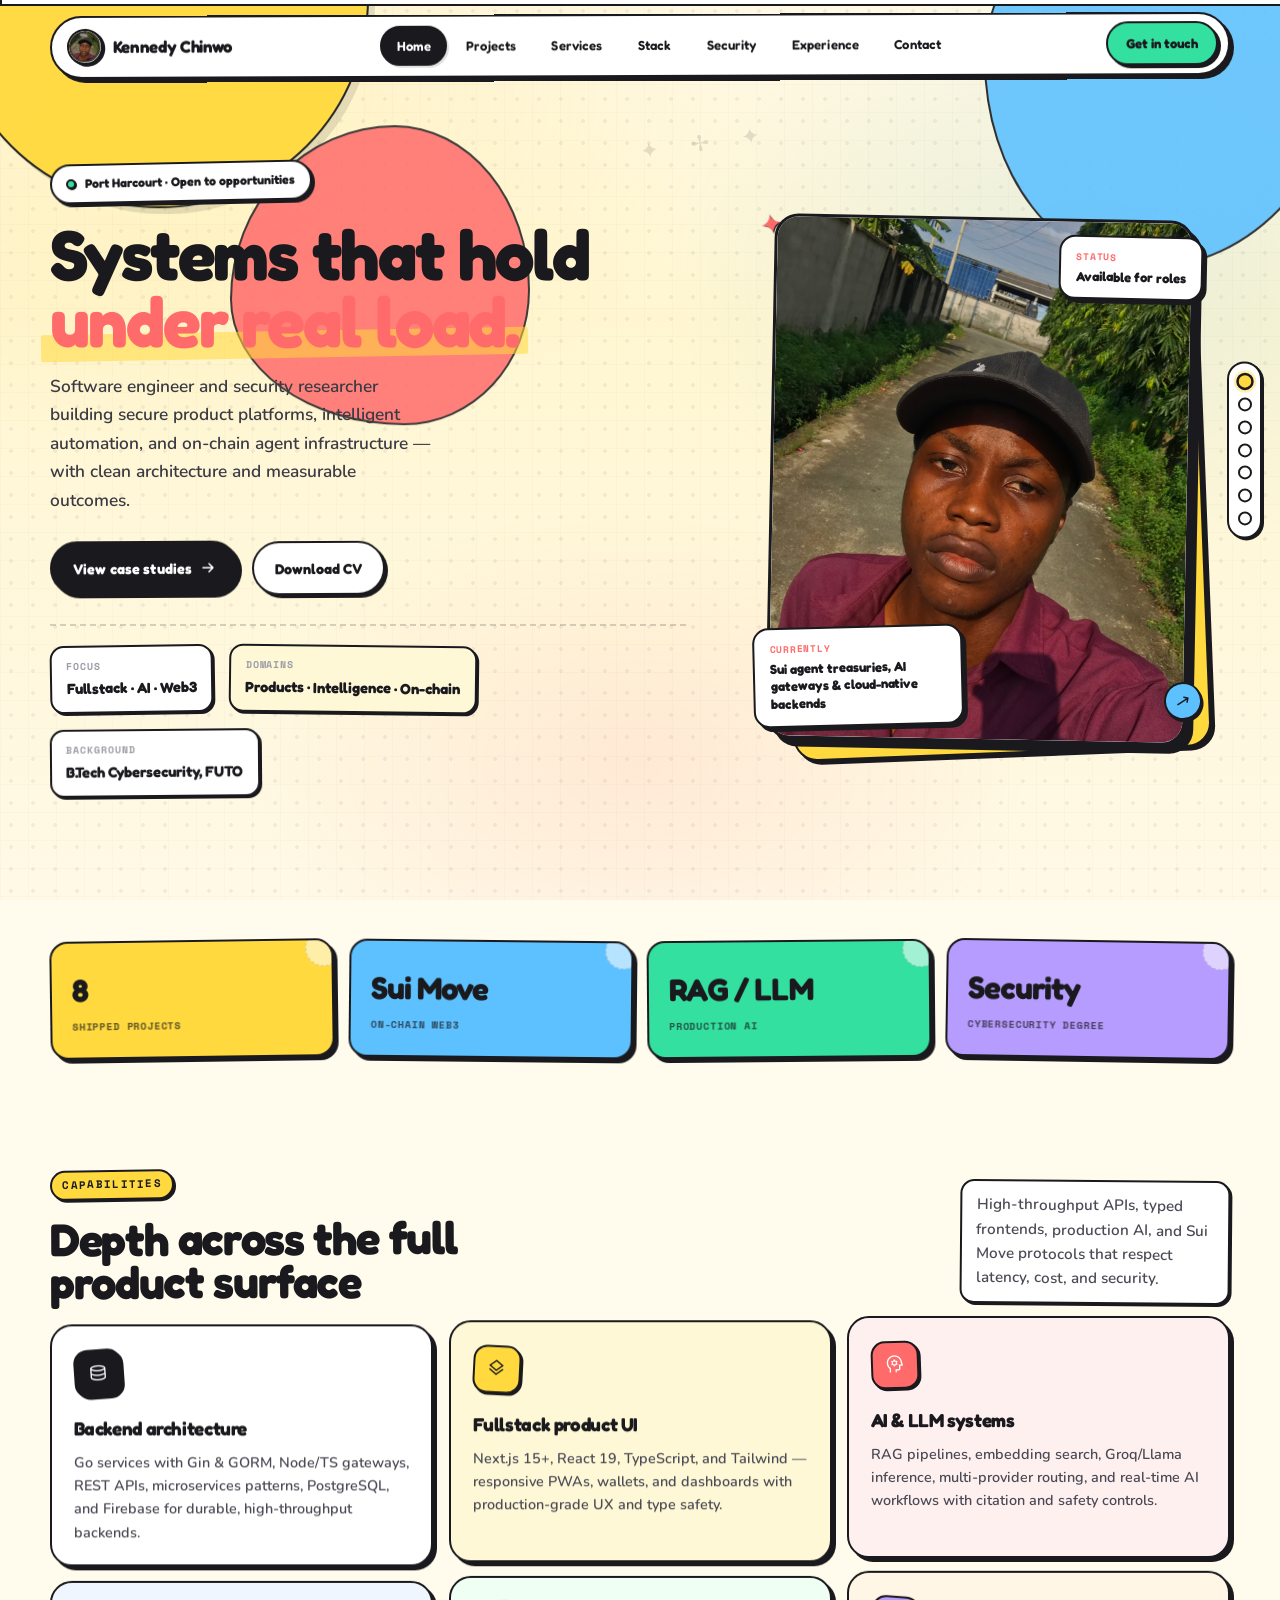
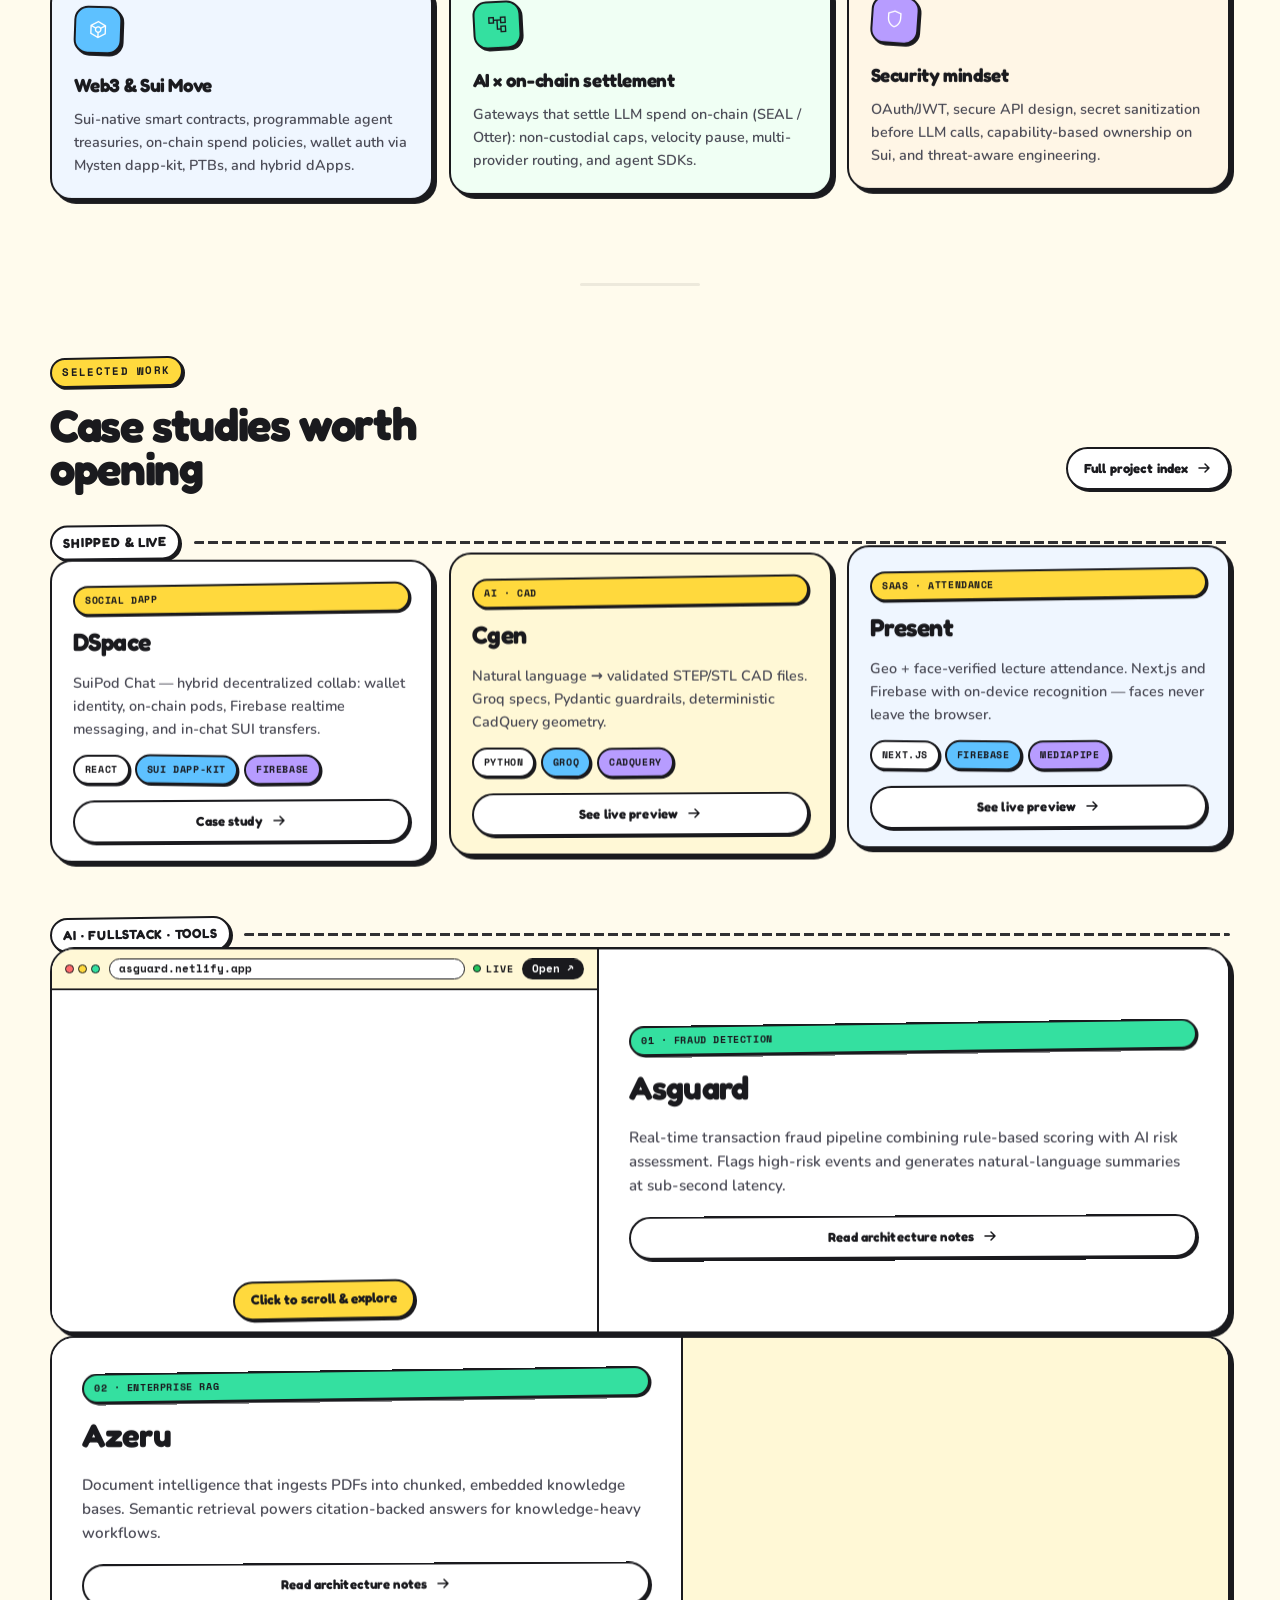
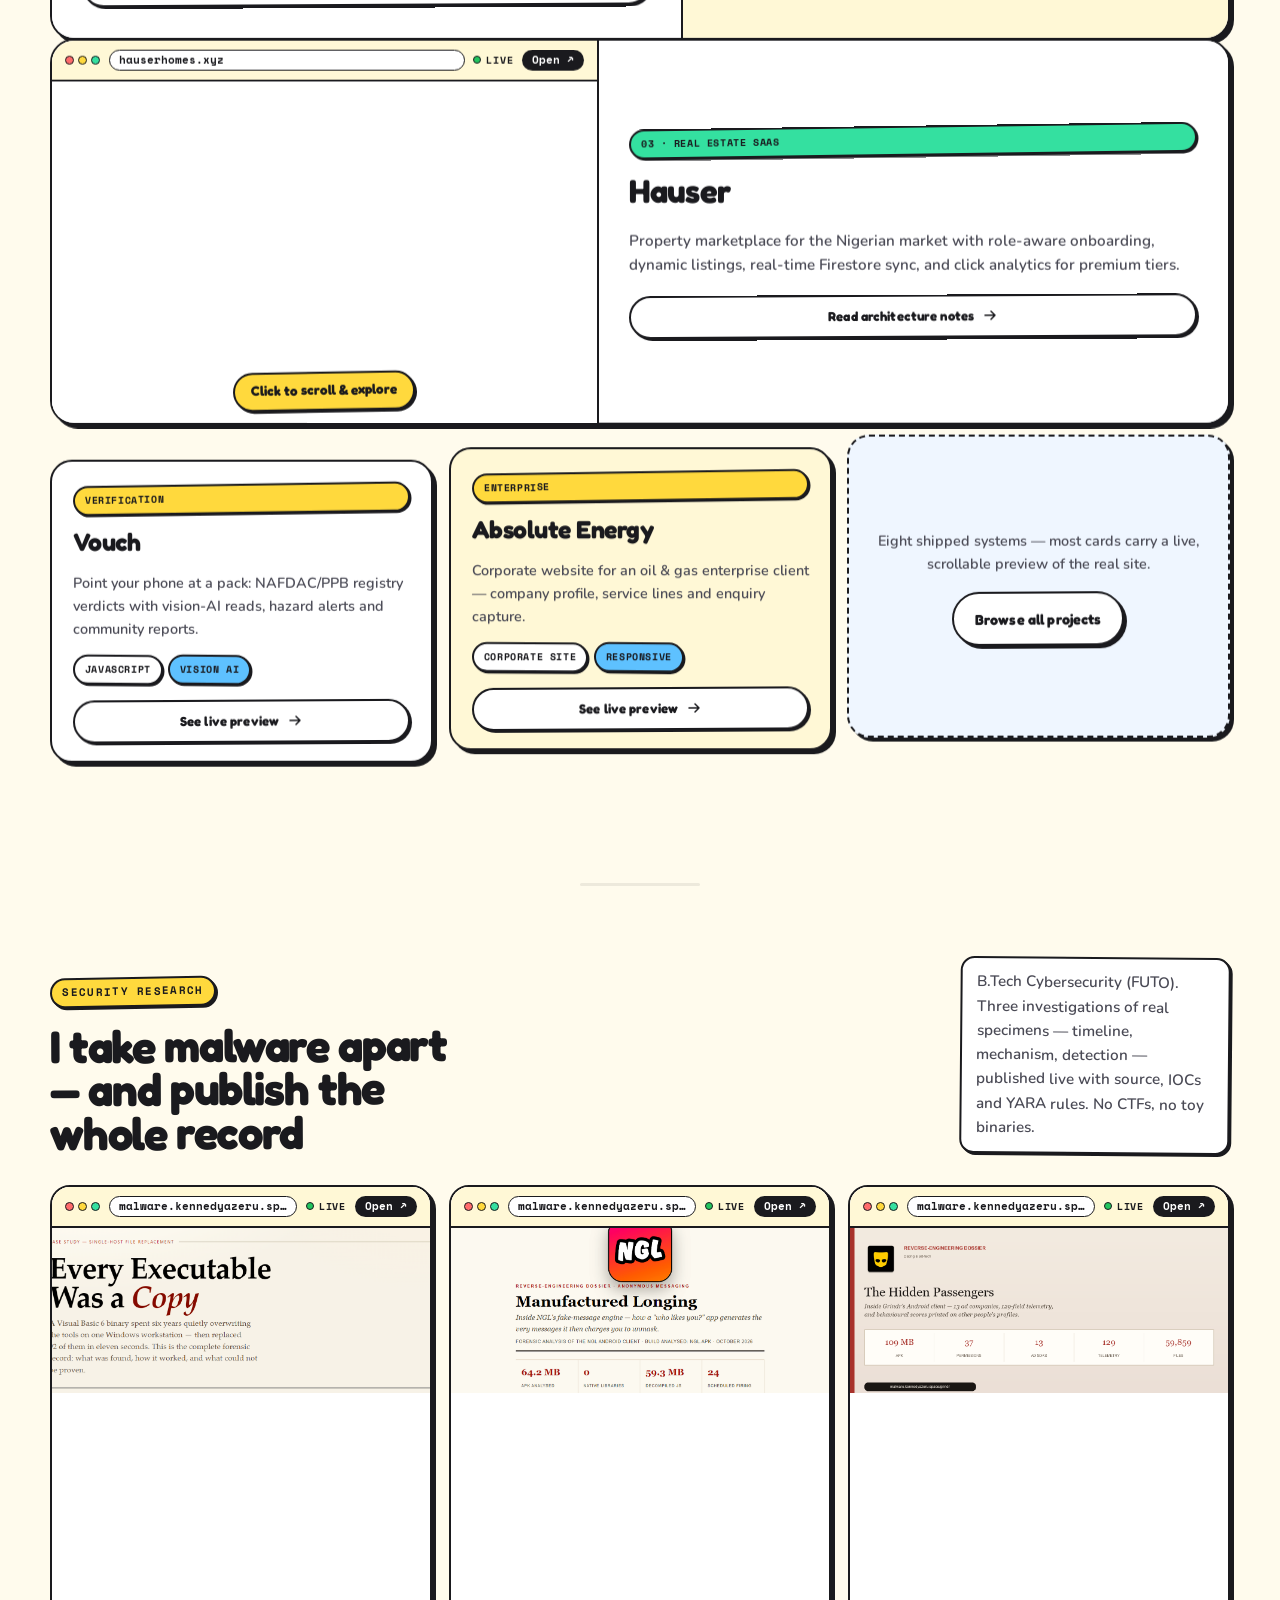
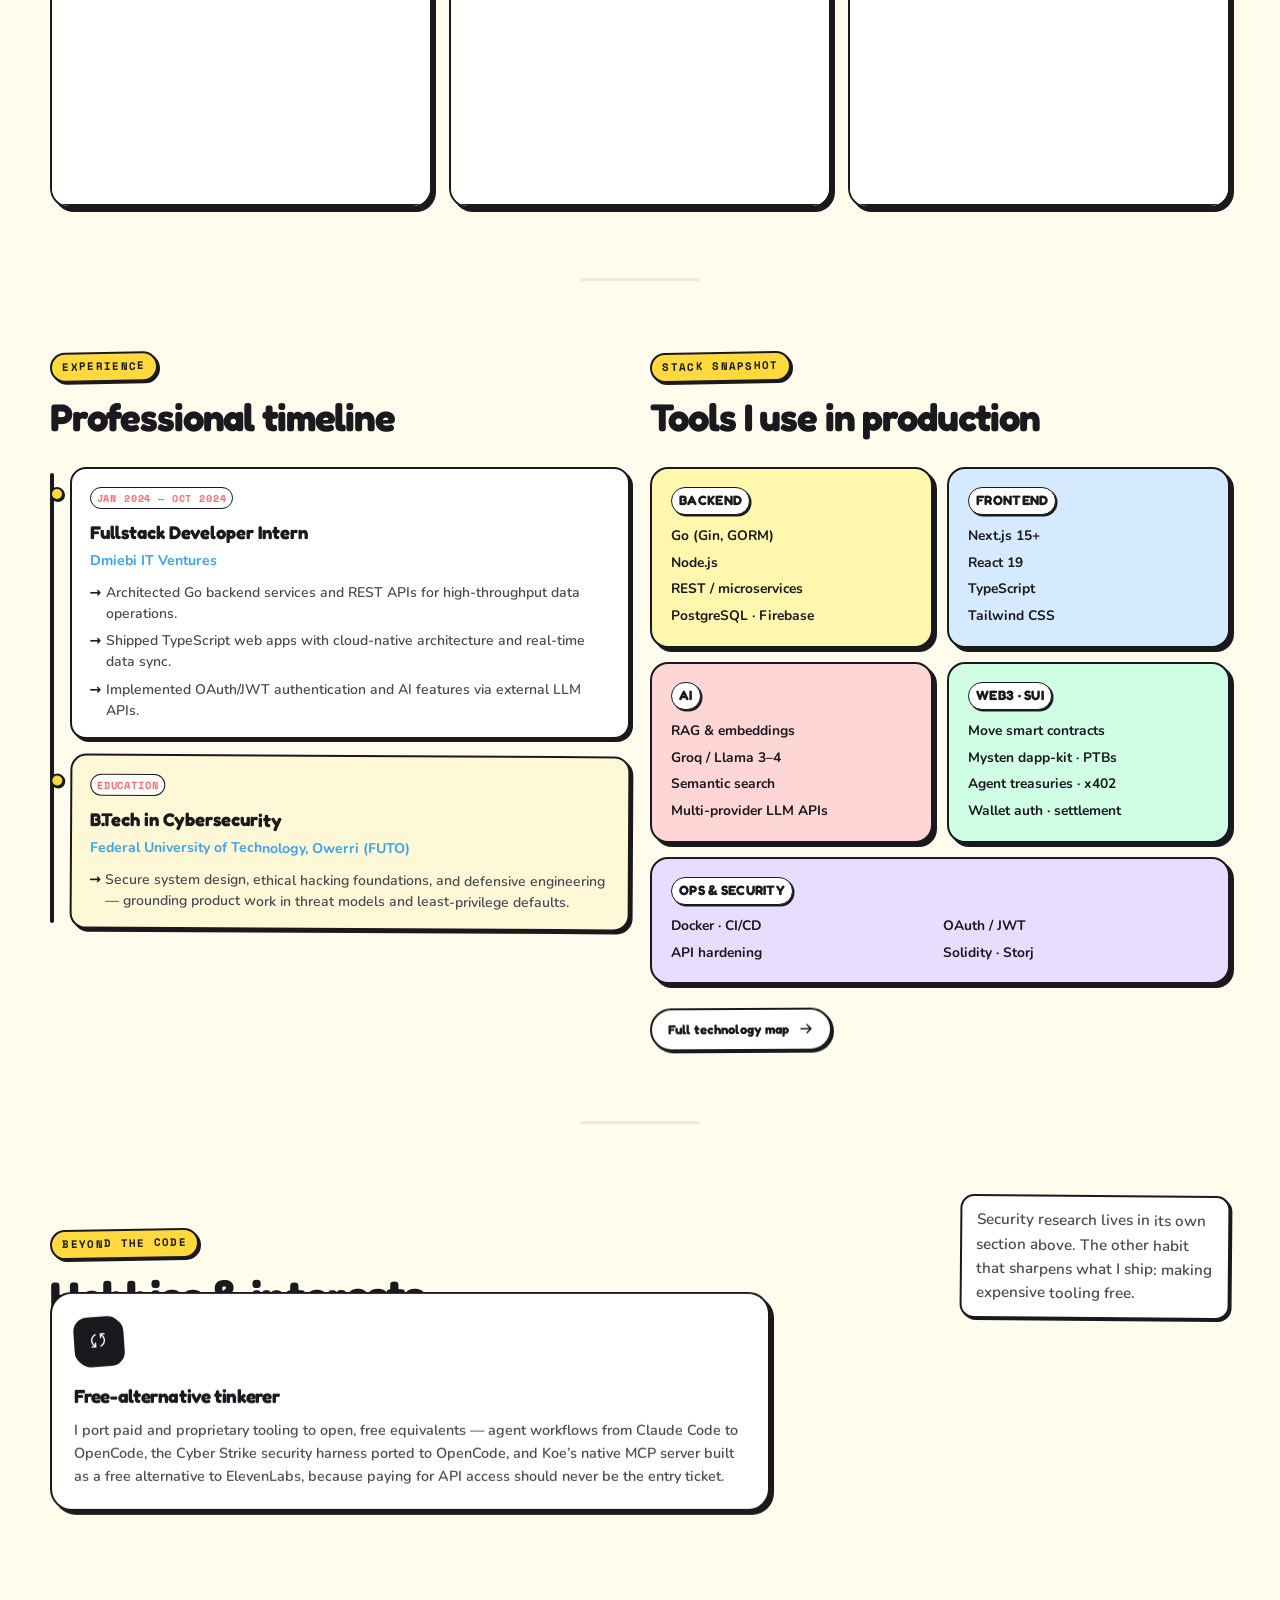
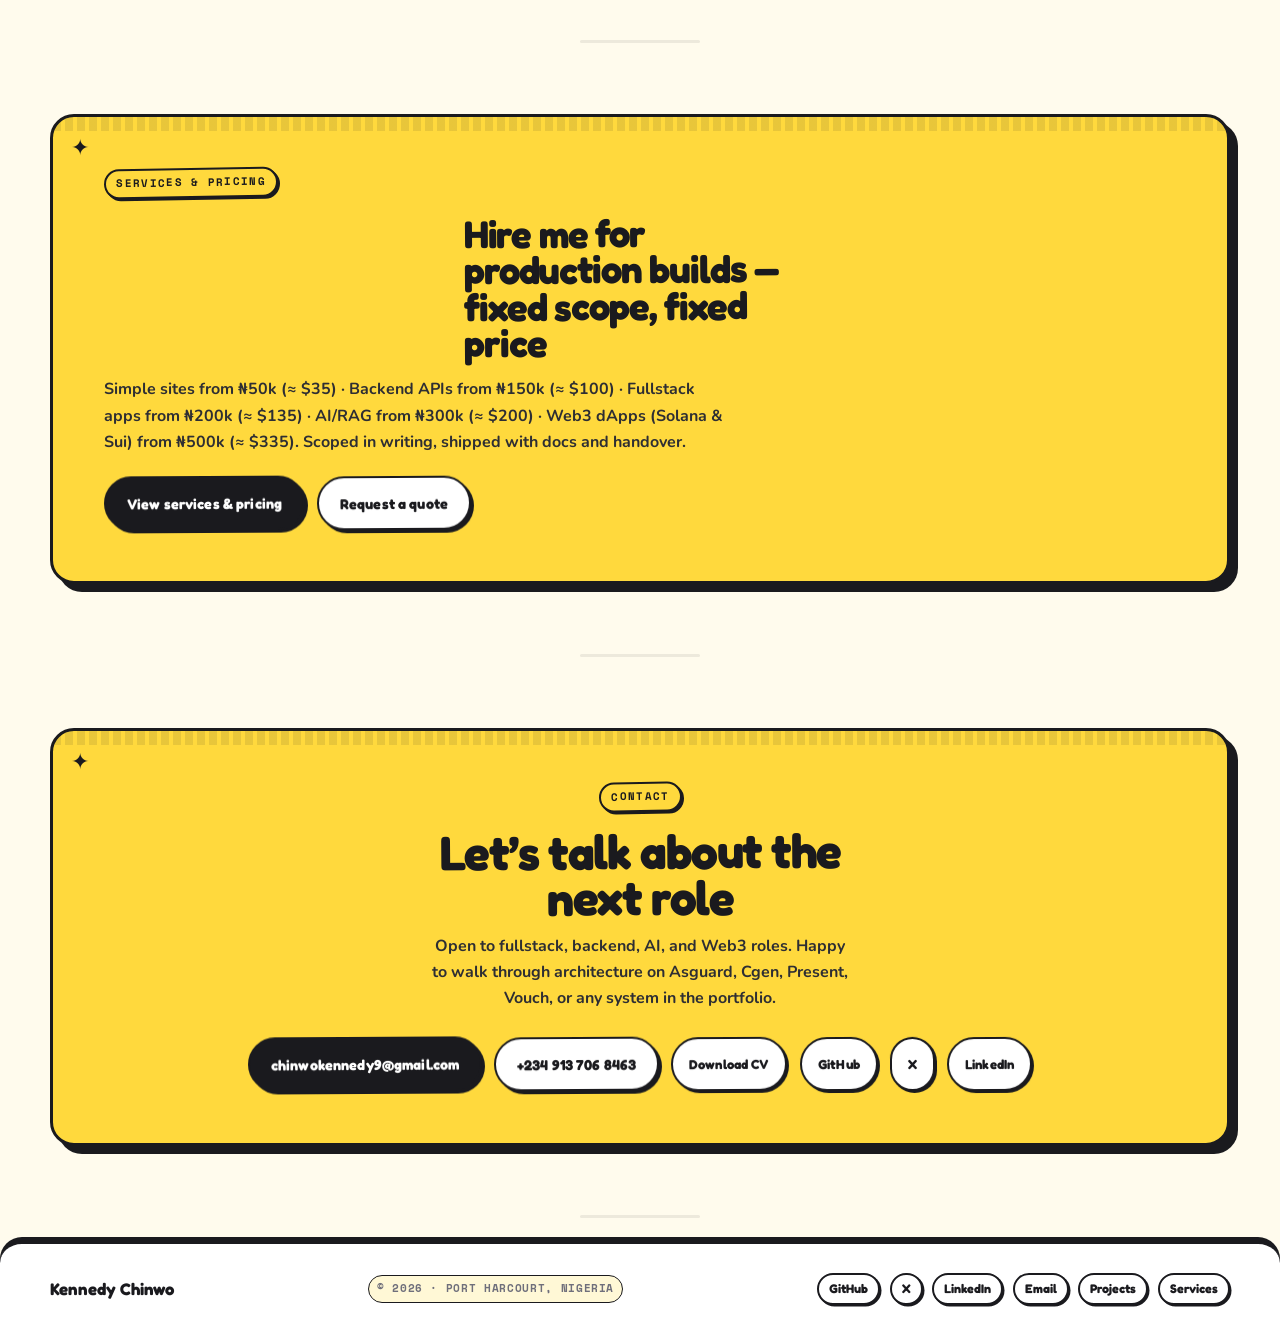
==== commit ae68b566: "fix(security): compact report thumbs and restore card copy Shorten the oversized white screenshot fr" ====
--- a/index.html
+++ b/index.html
@@ -475,7 +475,7 @@
           </p>
         </div>
 
-        <div style="display:grid;grid-template-columns:repeat(auto-fit,minmax(320px,1fr));gap:1.25rem;align-items:stretch;">
+        <div class="report-grid">
           <!-- Orphancy — VB6 replicator -->
           <article class="card card--lift report-card reveal">
             <div class="live-preview">
@@ -487,7 +487,7 @@
               </div>
               <div class="live-preview__stage">
                 <a href="https://malware.kennedyazeru.space" target="_blank" rel="noopener" aria-label="Read the Orphancy forensic report">
-                  <img src="assets/img/security-orphancy.png" alt="Screenshot of the Orphancy report — Every Executable Was a Copy: a VB6 replicator forensic write-up" loading="lazy" decoding="async" width="1263" height="800" />
+                  <img src="assets/img/security-orphancy.png" alt="Screenshot of the Orphancy report — Every Executable Was a Copy" loading="lazy" decoding="async" width="1263" height="560" />
                 </a>
               </div>
             </div>
@@ -499,7 +499,8 @@
                 <div class="report-card__stat"><strong>11s</strong><span>Infection window</span></div>
                 <div class="report-card__stat"><strong>6 yrs</strong><span>Quiet persistence</span></div>
               </div>
-              <p>A Visual Basic 6 binary rewrote the tools on one Windows machine while preserving every file’s creation time — so the infection window stayed invisible. Full forensic record: timeline, patient zero, and why hash-only detection missed 3 of 10 samples.</p>
+              <p>A six-year-old Visual Basic 6 binary replaced 92 executables on one Windows machine in eleven seconds — preserving every file’s creation time so the infection window stayed invisible. The complete forensic record: timeline, patient zero, and why hash-only detection missed 3 of 10 samples.</p>
+              <p>No C2, no second stage — every infected binary was its own persistence.</p>
               <div class="report-card__links">
                 <a href="https://malware.kennedyazeru.space" target="_blank" rel="noopener">Read the report ↗</a>
                 <a href="https://github.com/Azeru548/malware-poc" target="_blank" rel="noopener">Source · IOCs · YARA ↗</a>
@@ -518,7 +519,7 @@
               </div>
               <div class="live-preview__stage">
                 <a href="https://malware.kennedyazeru.space/ngl" target="_blank" rel="noopener" aria-label="Read the NGL reverse-engineering dossier">
-                  <img src="assets/img/security-ngl.png" alt="Screenshot of the NGL dossier — Manufactured Longing: inside NGL's fake-message engine" loading="lazy" decoding="async" width="1263" height="800" />
+                  <img src="assets/img/security-ngl.png" alt="Screenshot of the NGL dossier — Manufactured Longing: inside NGL's fake-message engine" loading="lazy" decoding="async" width="1263" height="560" />
                 </a>
               </div>
             </div>
@@ -530,7 +531,7 @@
                 <div class="report-card__stat"><strong>59.3 MB</strong><span>Decompiled JS</span></div>
                 <div class="report-card__stat"><strong>24</strong><span>Firing slots</span></div>
               </div>
-              <p>Inside NGL’s fake-message engine: how the anonymous-question app generates the “someone likes you?” prompts it then charges users to unmask. Zero native libraries — the whole engagement loop lives in scheduled JavaScript.</p>
+              <p>Inside NGL’s fake-message engine: how the anonymous-question app generates the very “someone likes you?” messages it then charges you to unmask. A full teardown of the 64.2 MB APK — 59.3 MB of decompiled JavaScript, zero native libraries, 24 scheduled firing slots.</p>
               <div class="report-card__links">
                 <a href="https://malware.kennedyazeru.space/ngl" target="_blank" rel="noopener">Read the dossier ↗</a>
               </div>
@@ -548,7 +549,7 @@
               </div>
               <div class="live-preview__stage">
                 <a href="https://malware.kennedyazeru.space/grindr" target="_blank" rel="noopener" aria-label="Read the Grindr ad-tech reverse-engineering dossier">
-                  <img src="assets/img/security-grindr.png" alt="Preview of the Grindr dossier — The Hidden Passengers: inside Grindr's ad-tech stack" loading="lazy" decoding="async" width="1263" height="800" />
+                  <img src="assets/img/security-grindr.png" alt="Preview of the Grindr dossier — The Hidden Passengers: inside Grindr's ad-tech stack" loading="lazy" decoding="async" width="1263" height="560" />
                 </a>
               </div>
             </div>
@@ -560,7 +561,7 @@
                 <div class="report-card__stat"><strong>129</strong><span>Telemetry fields</span></div>
                 <div class="report-card__stat"><strong>37</strong><span>Permissions</span></div>
               </div>
-              <p>Static reverse-engineering of Grindr Android build 26.22.0: a multi-vendor ad-tech stack, a continuous 129-field device telemetry pipeline, and behavioural scoring that labels profiles with predictions like “Reply likely.”</p>
+              <p>Static reverse-engineering of the Grindr Android client, build 26.22.0: thirteen advertising and tracking companies, a continuous 129-field device telemetry pipeline, and behavioural scoring that labels other people’s profiles with predictions such as “Reply likely.”</p>
               <div class="report-card__links">
                 <a href="https://malware.kennedyazeru.space/grindr" target="_blank" rel="noopener">Read the dossier ↗</a>
               </div>
--- a/assets/css/portfolio.css
+++ b/assets/css/portfolio.css
@@ -1288,11 +1288,26 @@
 .live-preview__static-note { font-weight: 700; color: #4A4A55; font-size: 0.92rem; line-height: 1.65; max-width: 36ch; }
 @media (prefers-reduced-motion: reduce) { .live-preview__pulse { animation: none; } }
 
-/* — Security research: report cards (screenshot of each live write-up) — */
-.report-card { display: flex; flex-direction: column; }
+/* — Security research: compact report cards with screenshot thumbs — */
+.report-grid {
+  display: grid;
+  grid-template-columns: repeat(auto-fit, minmax(280px, 1fr));
+  gap: 1.1rem;
+  align-items: stretch;
+}
+.report-card {
+  display: flex;
+  flex-direction: column;
+  overflow: hidden;
+}
 .report-card .live-preview { flex: none; border-bottom: 2.5px solid var(--ink); }
-.live-preview__stage a { display: block; width: 100%; height: 100%; }
-.live-preview__stage img {
+.report-card .live-preview__stage {
+  aspect-ratio: 16 / 7;
+  max-height: 168px;
+  background: #efe7d8;
+}
+.report-card .live-preview__stage a { display: block; width: 100%; height: 100%; }
+.report-card .live-preview__stage img {
   display: block;
   width: 100%;
   height: 100%;
@@ -1305,76 +1320,83 @@
   display: flex;
   flex-direction: column;
   flex: 1;
-  padding: 1.35rem 1.5rem 1.5rem;
+  padding: 1.15rem 1.25rem 1.25rem;
 }
 .report-card__body h3 {
   font-family: var(--font-display);
-  font-size: 1.3rem;
+  font-size: 1.2rem;
   font-weight: 700;
   letter-spacing: -0.01em;
-  margin: 0.8rem 0 0.55rem;
-}
+  margin: 0.65rem 0 0.5rem;
+  line-height: 1.2;
+}
+.report-card__body > .chip { align-self: flex-start; margin: 0; }
 .report-card__body p {
   color: #4A4A55;
-  font-size: 0.92rem;
-  line-height: 1.65;
+  font-size: 0.9rem;
+  line-height: 1.6;
   font-weight: 600;
-  margin-bottom: 0.7rem;
-}
+  margin: 0 0 0.55rem;
+}
+.report-card__body p:last-of-type { margin-bottom: 0.15rem; }
 .report-card__stats {
   display: grid;
   grid-template-columns: repeat(3, minmax(0, 1fr));
-  gap: 0.55rem;
-  margin: 0.15rem 0 0.95rem;
+  gap: 0.4rem;
+  margin: 0.1rem 0 0;
 }
 .report-card__stat {
   background: var(--surface-2);
   border: 2px solid var(--ink);
-  border-radius: 14px;
-  padding: 0.55rem 0.45rem 0.5rem;
+  border-radius: 12px;
+  padding: 0.4rem 0.3rem 0.35rem;
   text-align: center;
   box-shadow: 1.5px 1.5px 0 var(--ink);
 }
 .report-card__stat strong {
   display: block;
   font-family: var(--font-display);
-  font-size: 1.05rem;
+  font-size: 0.95rem;
   font-weight: 700;
   letter-spacing: -0.02em;
   color: var(--ink);
-  line-height: 1.15;
+  line-height: 1.1;
 }
 .report-card__stat span {
   display: block;
-  margin-top: 0.2rem;
+  margin-top: 0.15rem;
   font-family: var(--font-mono);
-  font-size: 0.58rem;
-  font-weight: 700;
-  letter-spacing: 0.05em;
+  font-size: 0.52rem;
+  font-weight: 700;
+  letter-spacing: 0.04em;
   text-transform: uppercase;
   color: #4A4A55;
-  line-height: 1.3;
+  line-height: 1.25;
 }
 .report-card__links {
   display: flex;
   flex-wrap: wrap;
-  gap: 0.6rem;
+  gap: 0.5rem;
   margin-top: auto;
-  padding-top: 0.85rem;
+  padding-top: 0.35rem;
 }
 .report-card__links a {
   font-family: var(--font-display);
-  font-size: 0.8rem;
+  font-size: 0.76rem;
   font-weight: 700;
   color: var(--ink);
   background: #fff;
   border: 2px solid var(--ink);
-  padding: 4px 11px;
+  padding: 3px 10px;
   border-radius: 999px;
   box-shadow: 1.5px 1.5px 0 var(--ink);
   transition: all 0.18s var(--ease-spring);
 }
 .report-card__links a:hover { background: var(--yellow); transform: translate(-1px,-1px); }
+.report-card:nth-child(1) { background: #FFF9F0; }
+.report-card:nth-child(2) { background: #FFF0F4; }
+.report-card:nth-child(3) { background: #F0F6FF; }
 @media (max-width: 420px) {
   .report-card__stats { grid-template-columns: 1fr 1fr; }
-}
+  .report-card .live-preview__stage { max-height: 140px; }
+}
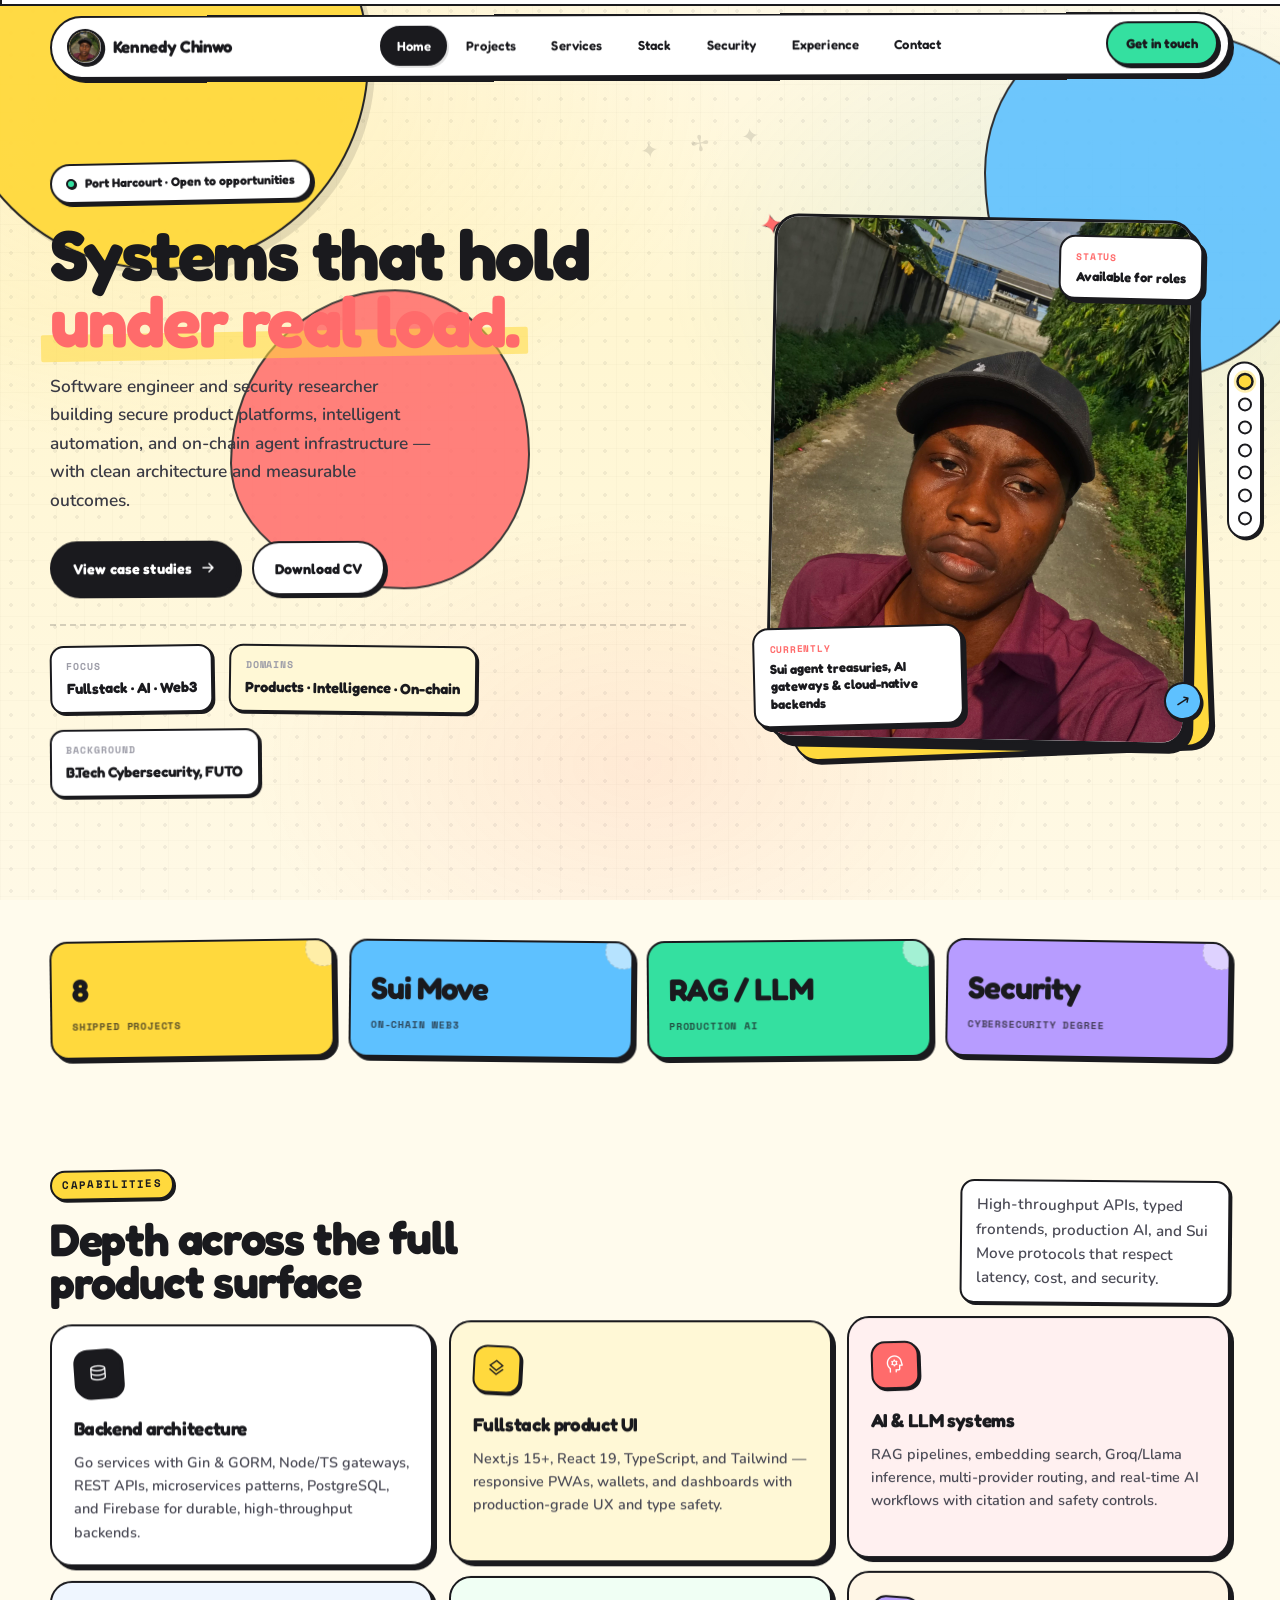
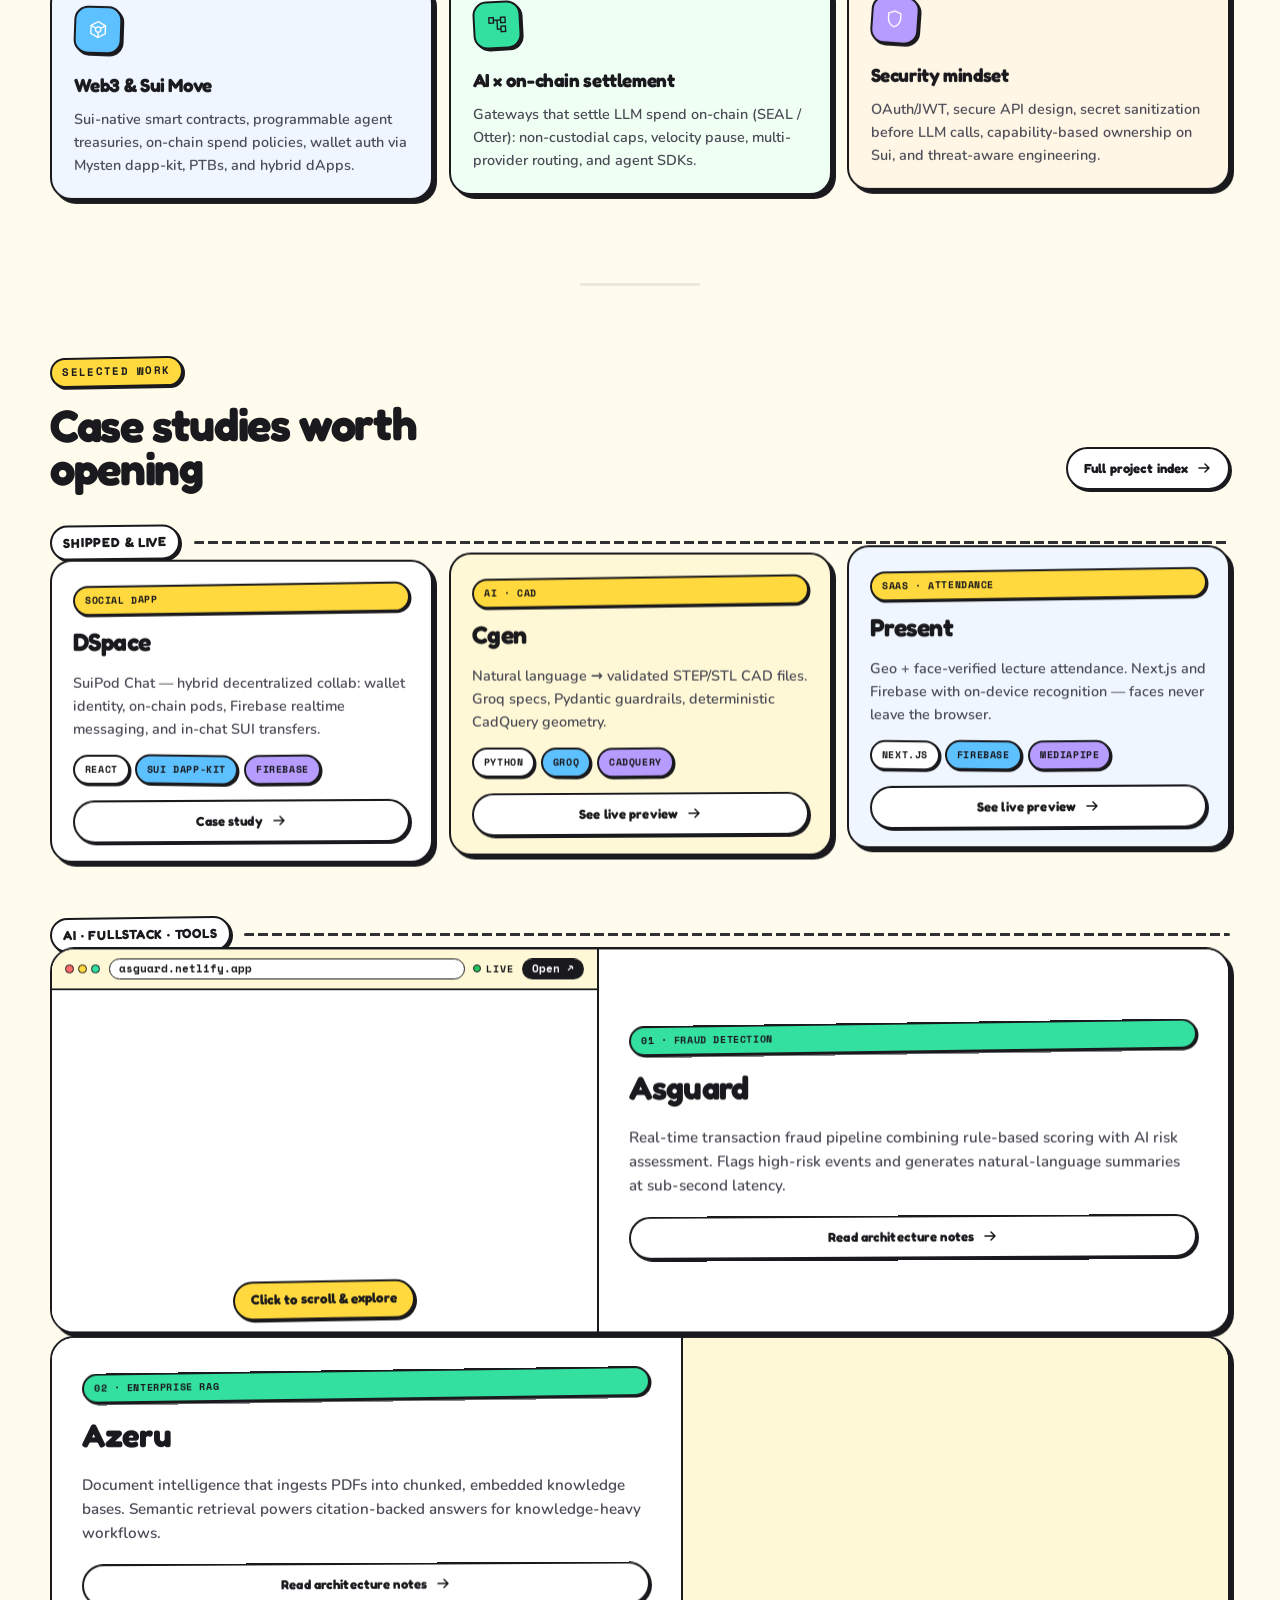
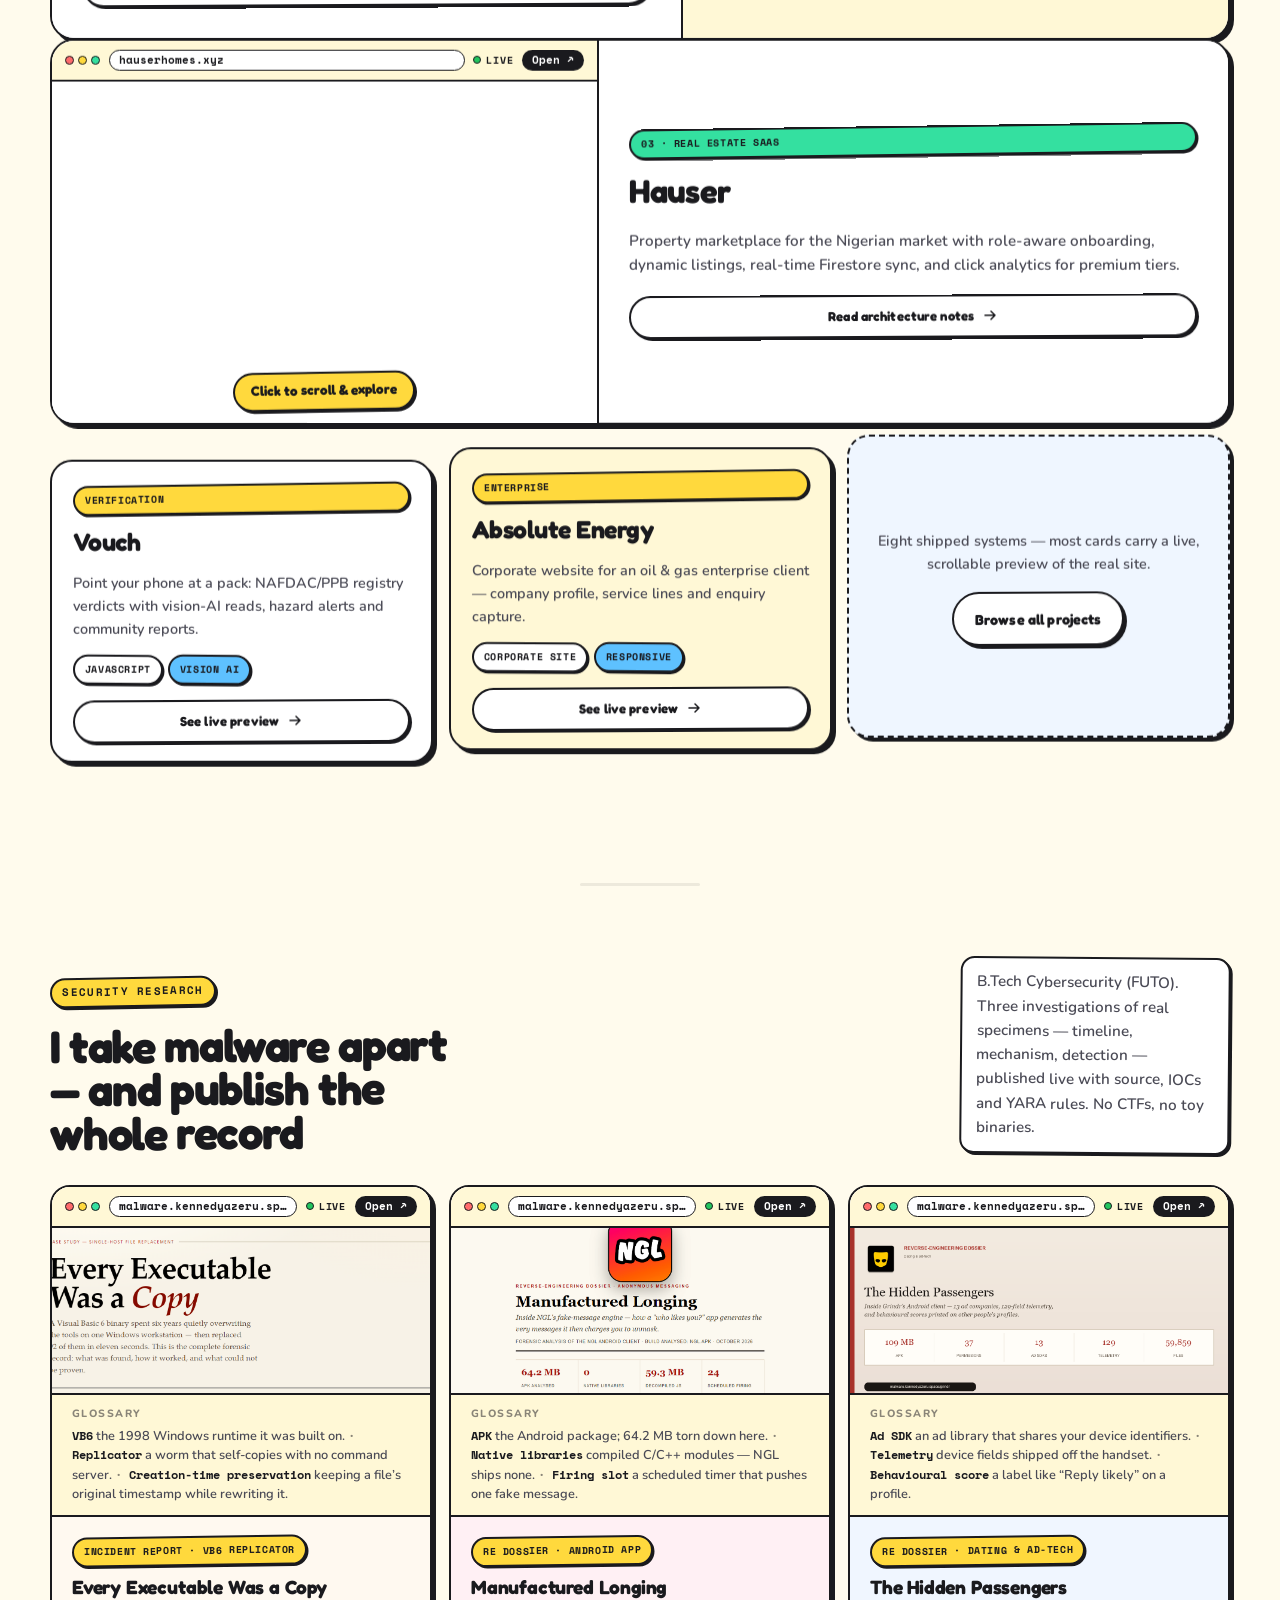
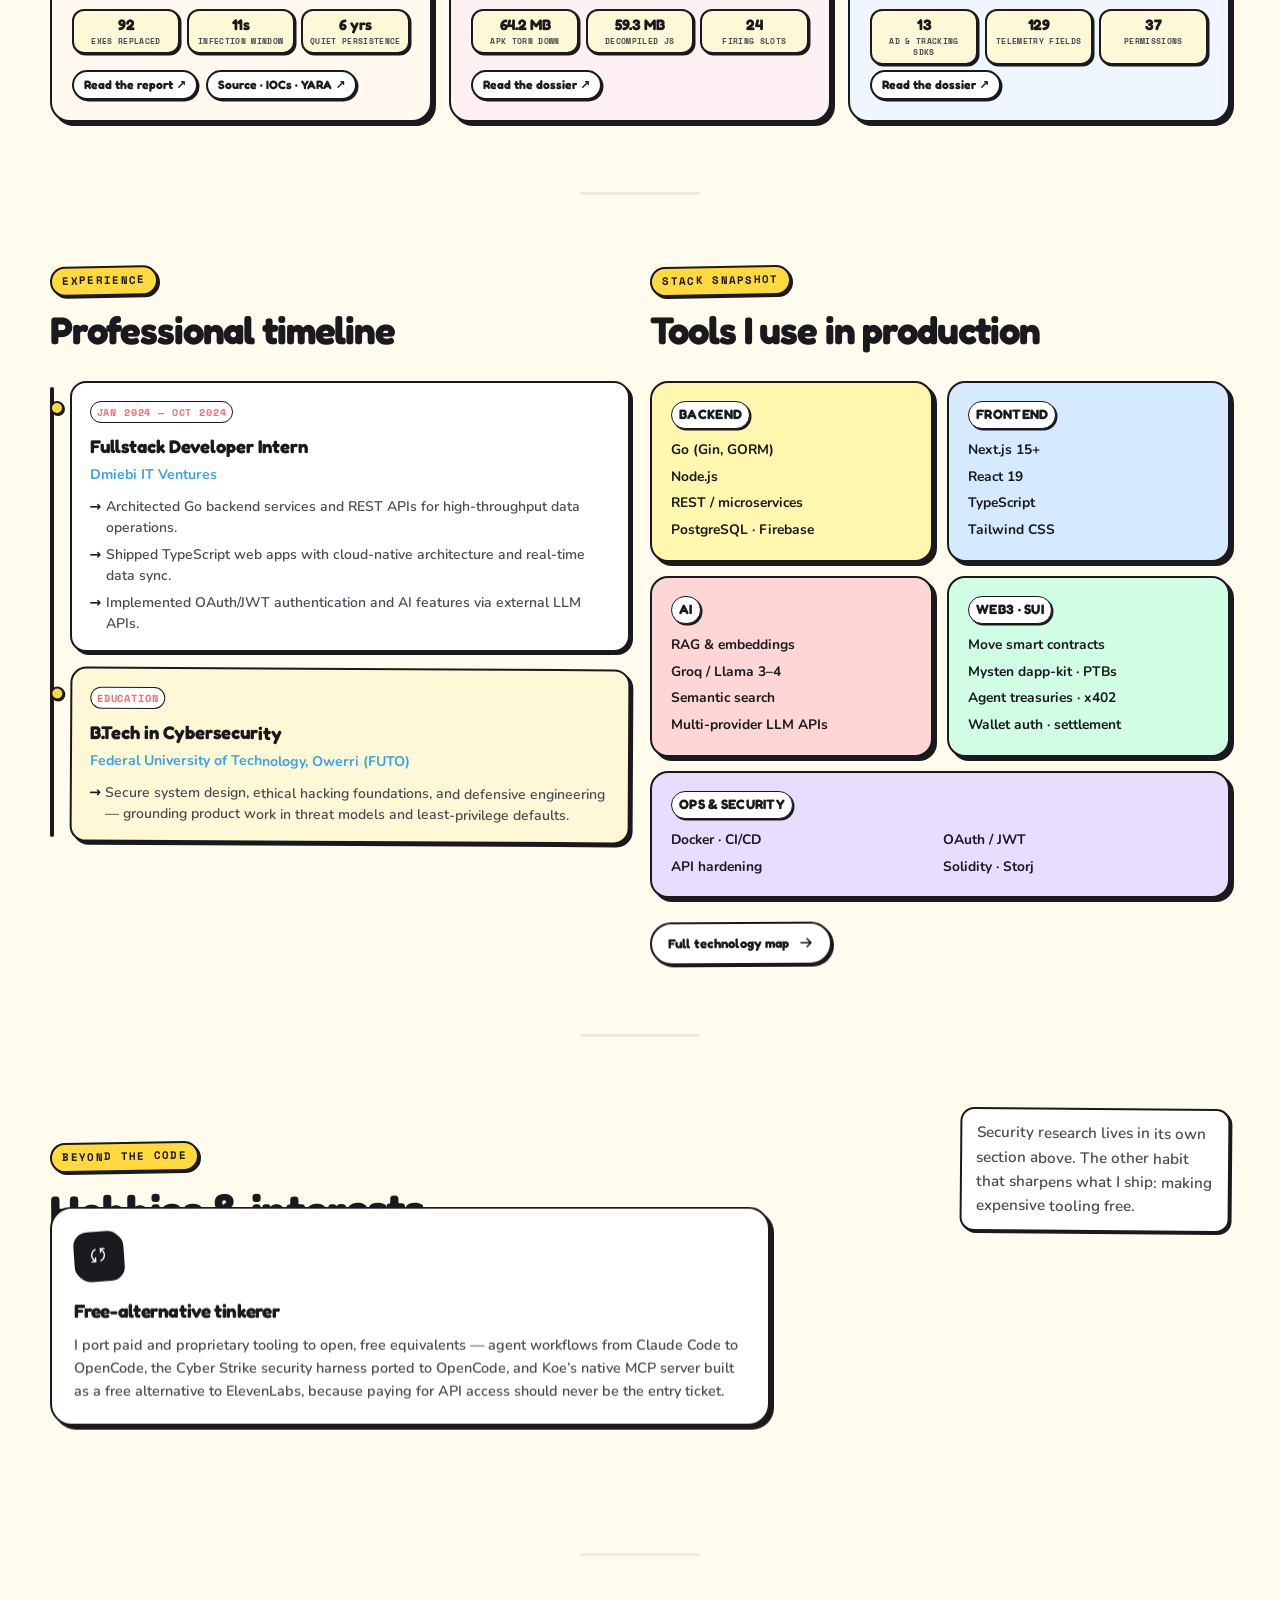
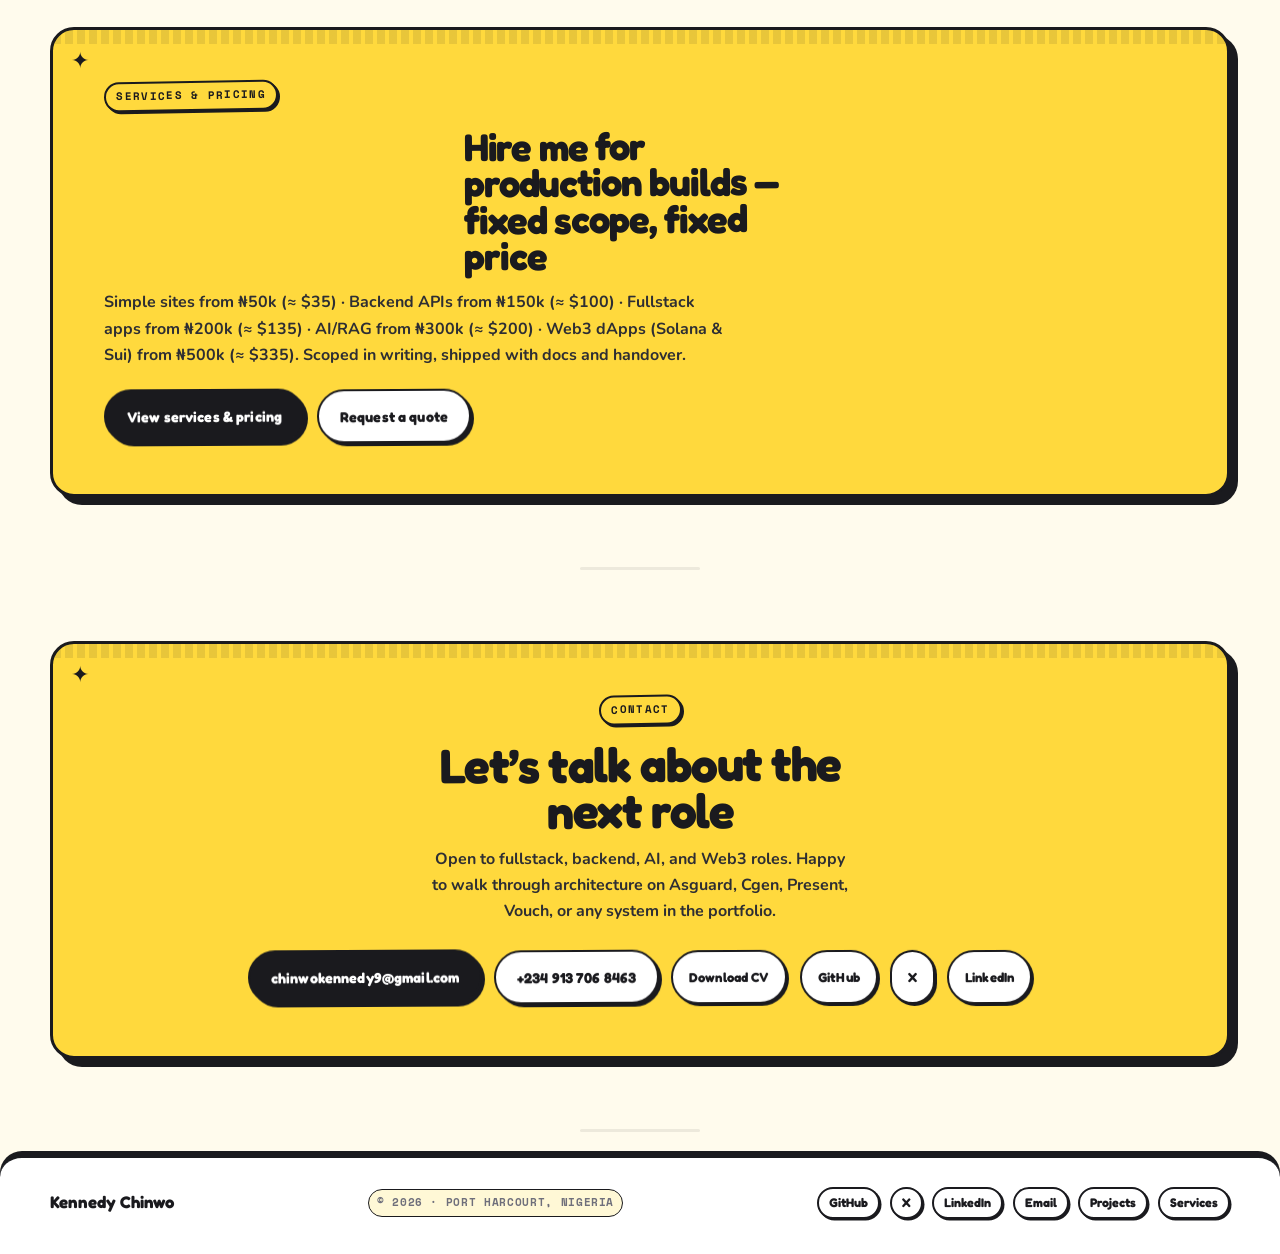
==== commit 74347374: "fix(security): unclip report card body, restore cream thumbs, add glossaries The .live-preview heigh" ====
--- a/index.html
+++ b/index.html
@@ -491,6 +491,17 @@
                 </a>
               </div>
             </div>
+            <div class="report-card__gloss">
+              <span class="report-card__gloss__label">Glossary</span>
+              <dl>
+                <dt>VB6</dt>
+                <dd>the 1998 Windows runtime it was built on.</dd>
+                <dt>Replicator</dt>
+                <dd>a worm that self-copies with no command server.</dd>
+                <dt>Creation-time preservation</dt>
+                <dd>keeping a file’s original timestamp while rewriting it.</dd>
+              </dl>
+            </div>
             <div class="report-card__body">
               <span class="chip">Incident report · VB6 replicator</span>
               <h3>Every Executable Was a Copy</h3>
@@ -499,8 +510,6 @@
                 <div class="report-card__stat"><strong>11s</strong><span>Infection window</span></div>
                 <div class="report-card__stat"><strong>6 yrs</strong><span>Quiet persistence</span></div>
               </div>
-              <p>A six-year-old Visual Basic 6 binary replaced 92 executables on one Windows machine in eleven seconds — preserving every file’s creation time so the infection window stayed invisible. The complete forensic record: timeline, patient zero, and why hash-only detection missed 3 of 10 samples.</p>
-              <p>No C2, no second stage — every infected binary was its own persistence.</p>
               <div class="report-card__links">
                 <a href="https://malware.kennedyazeru.space" target="_blank" rel="noopener">Read the report ↗</a>
                 <a href="https://github.com/Azeru548/malware-poc" target="_blank" rel="noopener">Source · IOCs · YARA ↗</a>
@@ -523,6 +532,17 @@
                 </a>
               </div>
             </div>
+            <div class="report-card__gloss">
+              <span class="report-card__gloss__label">Glossary</span>
+              <dl>
+                <dt>APK</dt>
+                <dd>the Android package; 64.2 MB torn down here.</dd>
+                <dt>Native libraries</dt>
+                <dd>compiled C/C++ modules — NGL ships none.</dd>
+                <dt>Firing slot</dt>
+                <dd>a scheduled timer that pushes one fake message.</dd>
+              </dl>
+            </div>
             <div class="report-card__body">
               <span class="chip">RE dossier · Android app</span>
               <h3>Manufactured Longing</h3>
@@ -531,7 +551,6 @@
                 <div class="report-card__stat"><strong>59.3 MB</strong><span>Decompiled JS</span></div>
                 <div class="report-card__stat"><strong>24</strong><span>Firing slots</span></div>
               </div>
-              <p>Inside NGL’s fake-message engine: how the anonymous-question app generates the very “someone likes you?” messages it then charges you to unmask. A full teardown of the 64.2 MB APK — 59.3 MB of decompiled JavaScript, zero native libraries, 24 scheduled firing slots.</p>
               <div class="report-card__links">
                 <a href="https://malware.kennedyazeru.space/ngl" target="_blank" rel="noopener">Read the dossier ↗</a>
               </div>
@@ -553,6 +572,17 @@
                 </a>
               </div>
             </div>
+            <div class="report-card__gloss">
+              <span class="report-card__gloss__label">Glossary</span>
+              <dl>
+                <dt>Ad SDK</dt>
+                <dd>an ad library that shares your device identifiers.</dd>
+                <dt>Telemetry</dt>
+                <dd>device fields shipped off the handset.</dd>
+                <dt>Behavioural score</dt>
+                <dd>a label like “Reply likely” on a profile.</dd>
+              </dl>
+            </div>
             <div class="report-card__body">
               <span class="chip">RE dossier · Dating &amp; ad-tech</span>
               <h3>The Hidden Passengers</h3>
@@ -561,7 +591,6 @@
                 <div class="report-card__stat"><strong>129</strong><span>Telemetry fields</span></div>
                 <div class="report-card__stat"><strong>37</strong><span>Permissions</span></div>
               </div>
-              <p>Static reverse-engineering of the Grindr Android client, build 26.22.0: thirteen advertising and tracking companies, a continuous 129-field device telemetry pipeline, and behavioural scoring that labels other people’s profiles with predictions such as “Reply likely.”</p>
               <div class="report-card__links">
                 <a href="https://malware.kennedyazeru.space/grindr" target="_blank" rel="noopener">Read the dossier ↗</a>
               </div>
--- a/assets/css/portfolio.css
+++ b/assets/css/portfolio.css
@@ -1300,7 +1300,7 @@
   flex-direction: column;
   overflow: hidden;
 }
-.report-card .live-preview { flex: none; border-bottom: 2.5px solid var(--ink); }
+.report-card .live-preview { flex: none; height: auto; border-bottom: 2.5px solid var(--ink); }
 .report-card .live-preview__stage {
   aspect-ratio: 16 / 7;
   max-height: 168px;
@@ -1315,6 +1315,38 @@
   object-position: center top;
   transition: transform 0.6s var(--ease-spring);
 }
+
+/* Glossary: descriptive definitions sitting directly under the screenshot */
+.report-card__gloss {
+  flex: none;
+  padding: 0.65rem 1.25rem 0.7rem;
+  background: var(--surface-2);
+  border-bottom: 2px solid var(--ink);
+}
+.report-card__gloss__label {
+  display: block;
+  font-size: 0.66rem;
+  font-weight: 800;
+  letter-spacing: 0.14em;
+  text-transform: uppercase;
+  color: #8A8578;
+  margin-bottom: 0.3rem;
+}
+.report-card__gloss dl { margin: 0; font-size: 0.8rem; line-height: 1.5; }
+.report-card__gloss dt {
+  display: inline;
+  font-family: var(--font-mono);
+  font-size: 0.74rem;
+  font-weight: 700;
+  color: var(--ink);
+}
+.report-card__gloss dd {
+  display: inline;
+  margin: 0;
+  color: #4A4A55;
+  font-weight: 600;
+}
+.report-card__gloss dd + dt::before { content: "· "; color: #8A8578; }
 .report-card:hover .live-preview__stage img { transform: scale(1.04); }
 .report-card__body {
   display: flex;
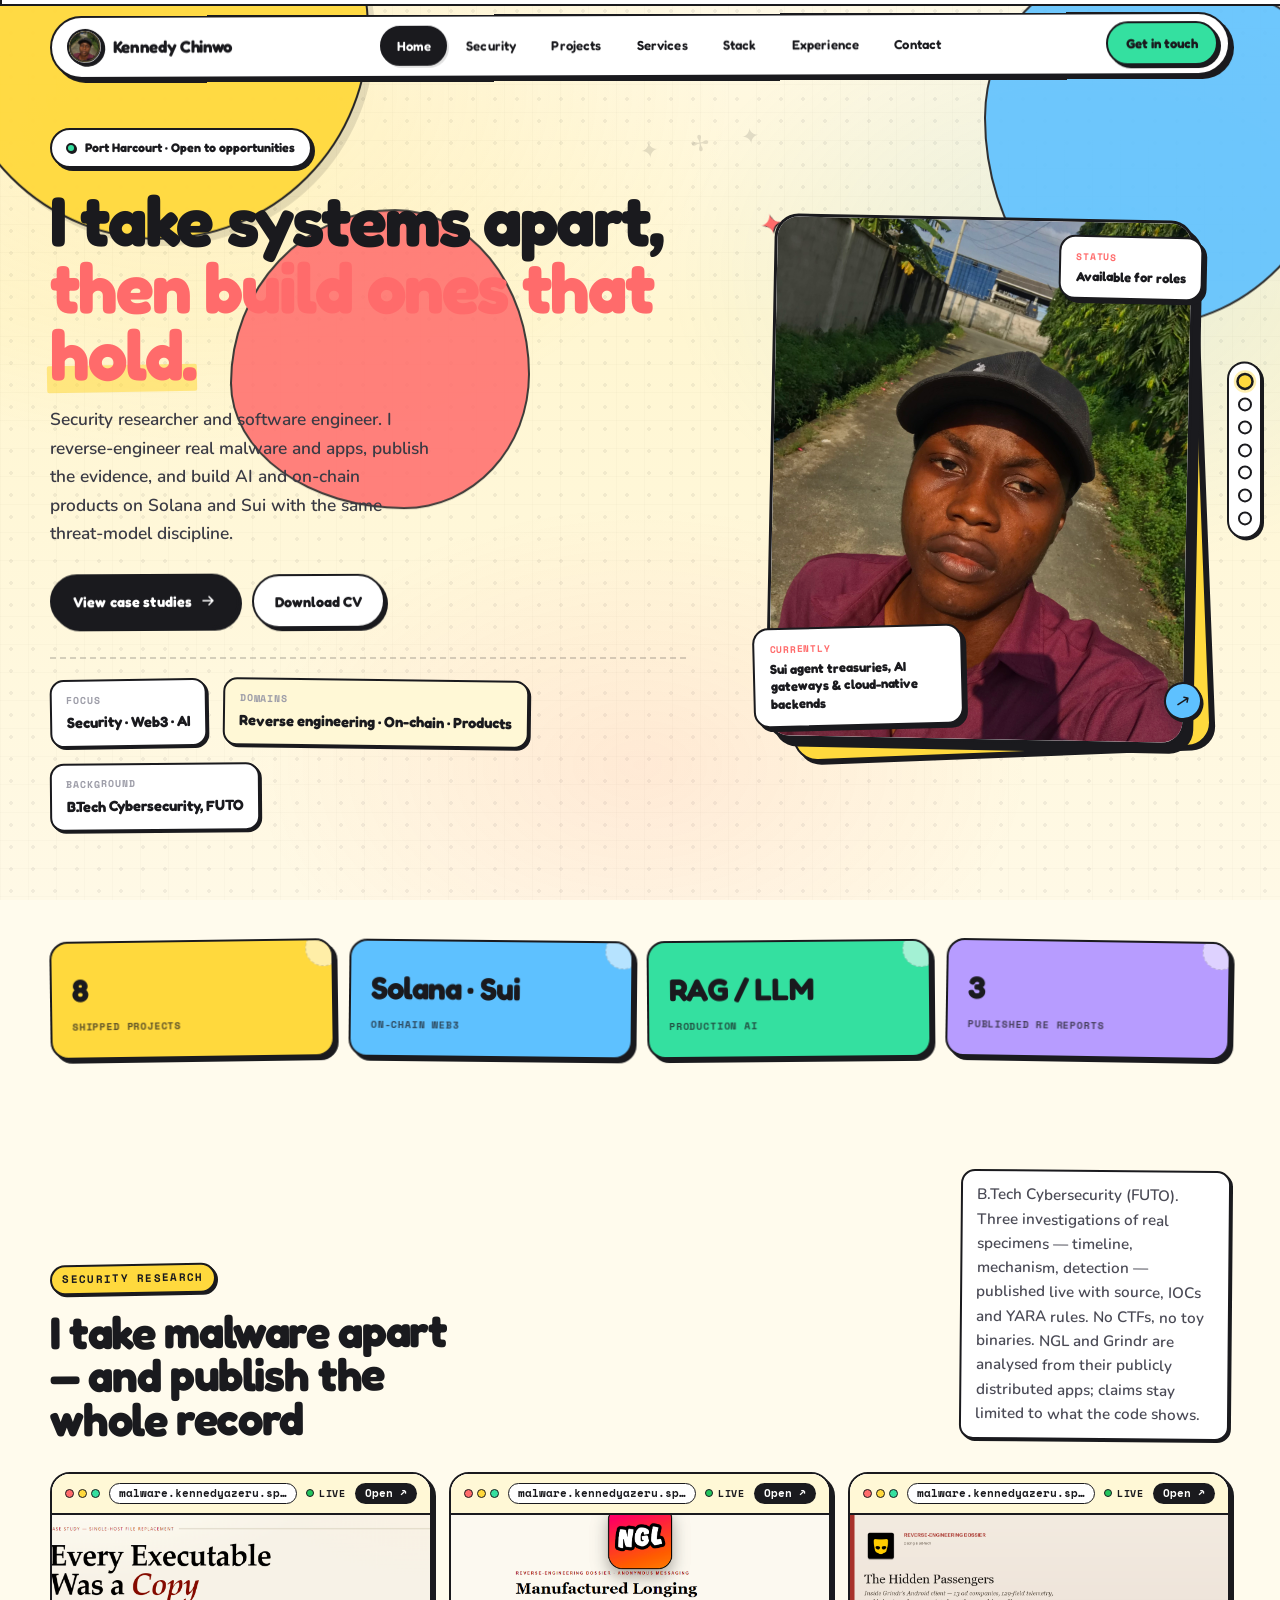
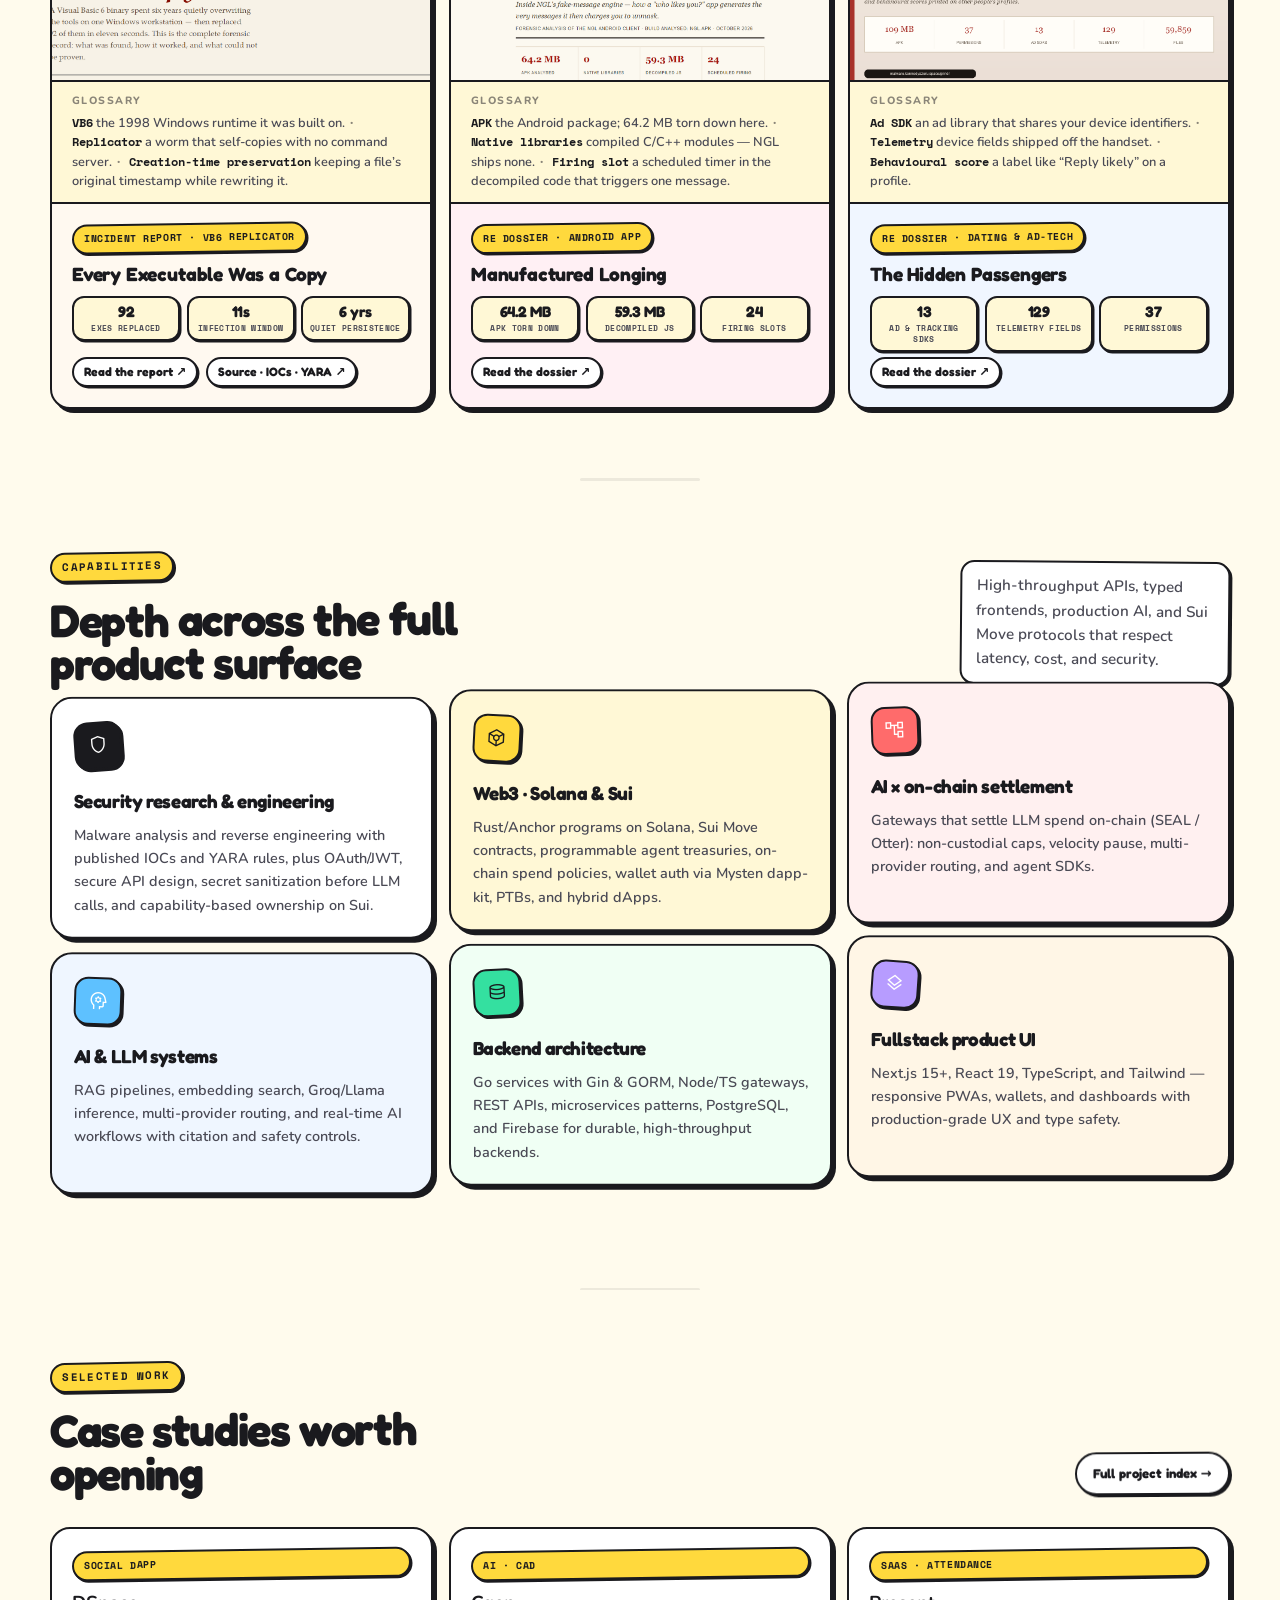
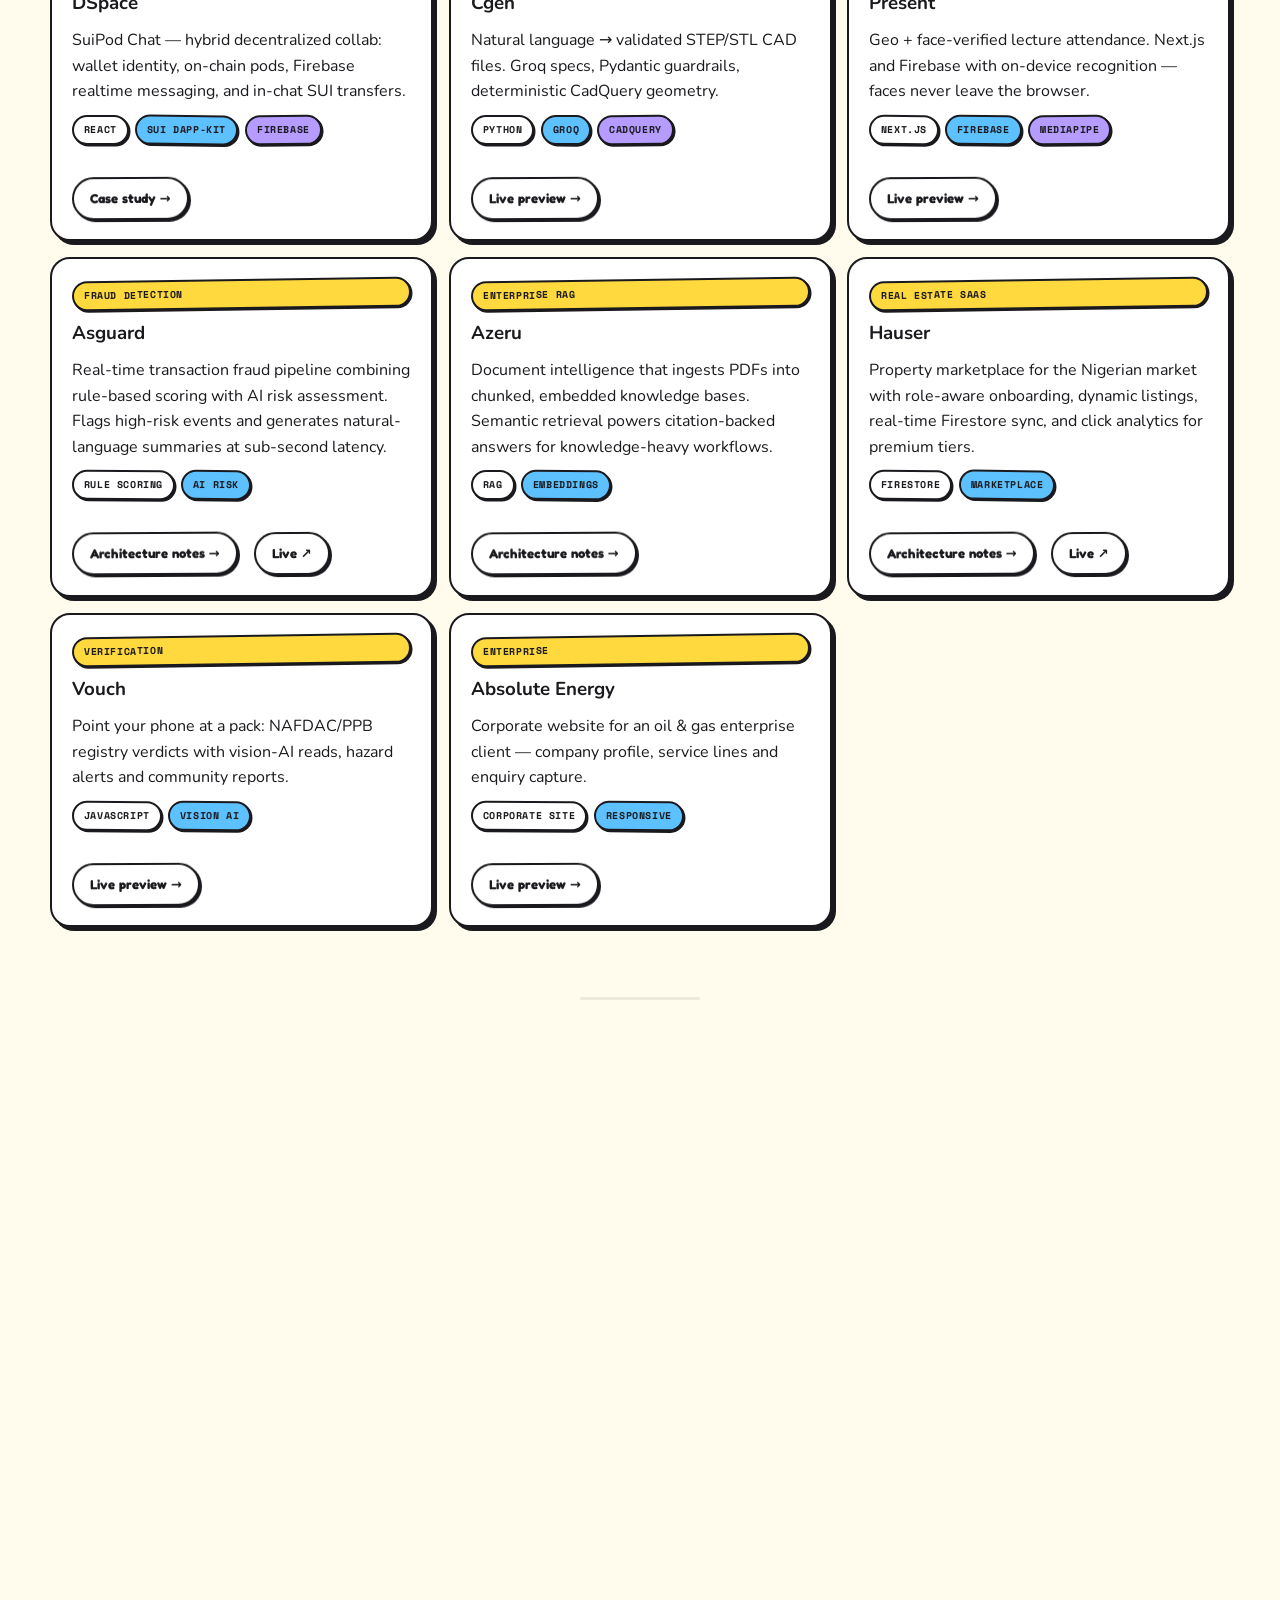
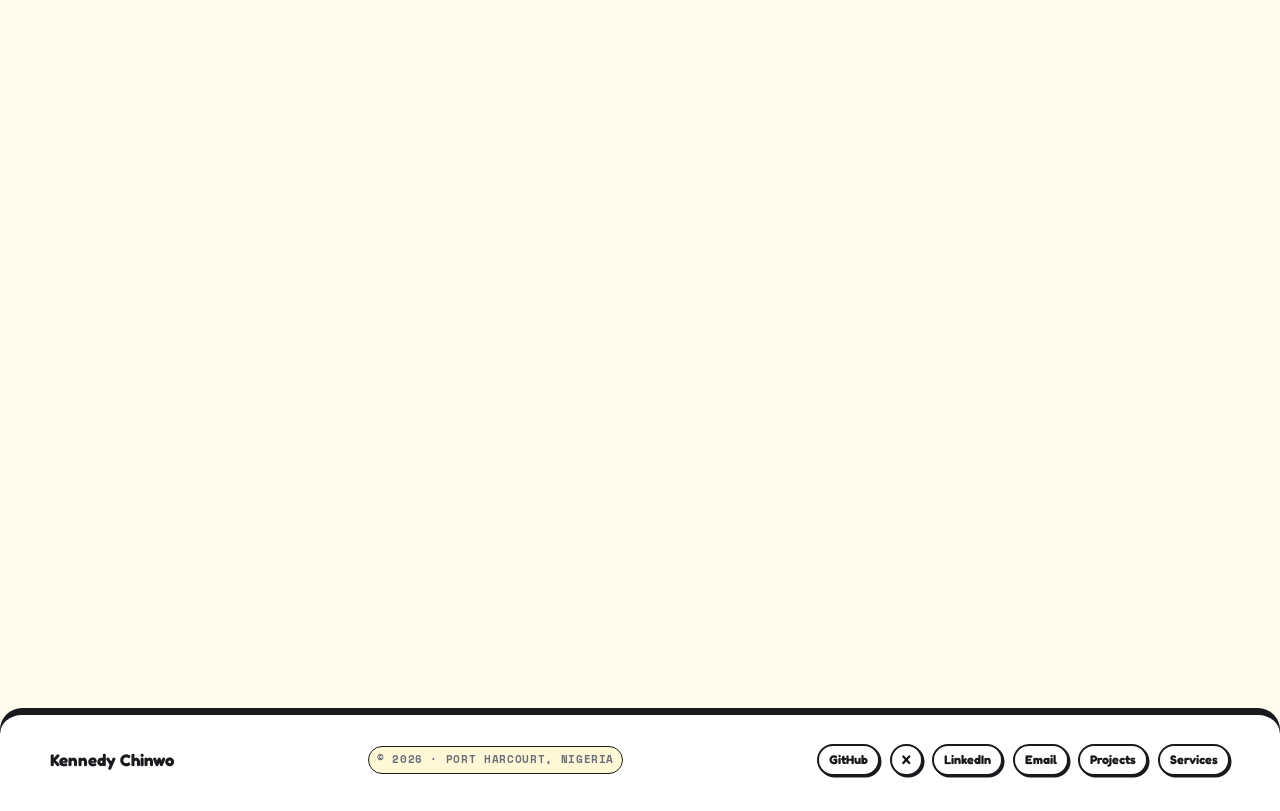
==== commit e842fbf0: "reduced load and assets" ====
--- a/index.html
+++ b/index.html
@@ -30,7 +30,7 @@
   <link rel="preconnect" href="https://fonts.googleapis.com" />
   <link rel="preconnect" href="https://fonts.gstatic.com" crossorigin />
   <link href="https://fonts.googleapis.com/css2?family=Fredoka:wght@500;600;700&family=Nunito:wght@400;600;700;800&family=Space+Mono:wght@400;700&display=swap" rel="stylesheet" />
-  <link href="https://fonts.googleapis.com/css2?family=Material+Symbols+Outlined:opsz,wght,FILL,GRAD@24,400,0,0" rel="stylesheet" />
+  <link href="https://fonts.googleapis.com/css2?family=Material+Symbols+Outlined:opsz,wght,FILL,GRAD@24,400,0,0&icon_names=account_tree,database,layers,psychology,shield,sync,token" rel="stylesheet" />
   <link rel="stylesheet" href="assets/css/portfolio.css" />
   <style>
     .material-symbols-outlined {
@@ -49,8 +49,7 @@
   "givenName": "Kennedy",
   "familyName": "Azeru",
   "jobTitle": [
-    "Software Engineer",
-    "Security Researcher"
+    "Security Researcher", "Software Engineer"
   ],
   "description": "Software engineer and security researcher. Language-agnostic — ships web apps, backends, AI/RAG systems, and Solana & Sui dApps, and publishes malware analysis and reverse-engineering reports.",
   "url": "https://www.kennedyazeru.space/",
@@ -76,6 +75,9 @@
     "Vector Search",
     "LLM",
     "Sui Move",
+    "Rust",
+    "Anchor",
+    "Solana",
     "Firebase",
     "Docker",
     "Cybersecurity",
@@ -141,6 +143,21 @@
       }
     })();
   </script>
+  <style>
+    #capabilities, #experience, #beyond, #services-teaser, #contact {
+      content-visibility: auto; contain-intrinsic-size: auto 800px;
+    }
+    .proj-flex { display: flex; flex-wrap: wrap; gap: 1rem; }
+    .proj-card { flex: 1 1 300px; max-width: calc((100% - 2rem) / 3); padding: 1.25rem;
+      display: flex; flex-direction: column; gap: .6rem;
+      transform: none !important; transition: none !important; animation: none !important; opacity: 1 !important; }
+    .proj-card p { margin: 0; }
+    .proj-card .proj-mini__tags { display: flex; flex-wrap: wrap; gap: .4rem; }
+    .proj-card__links { margin-top: auto; padding-top: .5rem; display: flex; flex-wrap: wrap; gap: 1rem; }
+    .proj-card a:focus-visible { outline: 2px solid currentColor; outline-offset: 3px; }
+    @media (max-width: 960px) { .proj-card { max-width: calc((100% - 1rem) / 2); } }
+    @media (max-width: 620px) { .proj-card { max-width: 100%; } }
+  </style>
 </head>
 <body>
   <div class="ambient" aria-hidden="true">
@@ -154,9 +171,10 @@
 
   <nav class="step-dots" aria-label="Section progress">
     <a href="#top" data-dot="intro" data-label="Intro" class="is-active"></a>
+    <a href="#security" data-dot="security" data-label="Security"></a>
     <a href="#capabilities" data-dot="craft" data-label="Craft"></a>
     <a href="#work" data-dot="work" data-label="Work"></a>
-    <a href="#security" data-dot="security" data-label="Security"></a>
+    
     <a href="#experience" data-dot="path" data-label="Path"></a>
     <a href="#beyond" data-dot="beyond" data-label="Beyond"></a>
     <a href="#contact" data-dot="contact" data-label="Connect"></a>
@@ -170,10 +188,11 @@
       </a>
       <nav class="nav__links" aria-label="Primary">
         <a href="index.html" class="is-active">Home</a>
+        <a href="#security">Security</a>
         <a href="projects.html">Projects</a>
         <a href="services.html">Services</a>
         <a href="stack.html">Stack</a>
-        <a href="#security">Security</a>
+        
         <a href="#experience">Experience</a>
         <a href="#contact">Contact</a>
       </nav>
@@ -194,13 +213,11 @@
             Port Harcourt · Open to opportunities
           </div>
           <h1 class="display reveal reveal-d1">
-            <span class="line">Systems that hold</span>
-            <span class="line"><span class="accent">under real load.</span></span>
+            <span class="line">I take systems apart,</span>
+            <span class="line"><span class="accent">then build ones that hold.</span></span>
           </h1>
           <p class="lead reveal reveal-d2" style="max-width: 38ch;">
-            Software engineer and security researcher building secure product
-            platforms, intelligent automation, and on-chain agent infrastructure —
-            with clean architecture and measurable outcomes.
+            Security researcher and software engineer. I reverse-engineer real malware and apps, publish the evidence, and build AI and on-chain products on Solana and Sui with the same threat-model discipline.
           </p>
           <div class="hero__actions reveal reveal-d3">
             <a href="projects.html" class="btn btn--primary pressable">
@@ -212,11 +229,11 @@
           <dl class="hero__meta reveal reveal-d4">
             <div>
               <dt>Focus</dt>
-              <dd>Fullstack · AI · Web3</dd>
+              <dd>Security · Web3 · AI</dd>
             </div>
             <div>
               <dt>Domains</dt>
-              <dd>Products · Intelligence · On-chain</dd>
+              <dd>Reverse engineering · On-chain · Products</dd>
             </div>
             <div>
               <dt>Background</dt>
@@ -247,11 +264,11 @@
       <div class="shell">
         <div class="metrics reveal">
           <div class="metrics__item">
-            <div class="metrics__value" data-count="8">0</div>
+            <div class="metrics__value" data-count="8">8</div>
             <div class="metrics__label">Shipped projects</div>
           </div>
           <div class="metrics__item">
-            <div class="metrics__value">Sui Move</div>
+            <div class="metrics__value">Solana · Sui</div>
             <div class="metrics__label">On-chain Web3</div>
           </div>
           <div class="metrics__item">
@@ -259,202 +276,8 @@
             <div class="metrics__label">Production AI</div>
           </div>
           <div class="metrics__item">
-            <div class="metrics__value">Security</div>
-            <div class="metrics__label">Cybersecurity degree</div>
-          </div>
-        </div>
-      </div>
-    </section>
-
-    <!-- CAPABILITIES -->
-    <section class="section" id="capabilities" data-step data-dot="craft">
-      <div class="shell">
-        <div class="section-head">
-          <div class="reveal">
-            <span class="eyebrow">Capabilities</span>
-            <h2 class="display">Depth across the full product surface</h2>
-          </div>
-          <p class="aside reveal reveal-d1">
-            High-throughput APIs, typed frontends, production AI, and Sui Move protocols
-            that respect latency, cost, and security.
-          </p>
-        </div>
-        <div class="cap-grid">
-          <article class="card card--lift card--tilt cap-card reveal">
-            <div class="cap-card__icon"><span class="material-symbols-outlined">database</span></div>
-            <h3>Backend architecture</h3>
-            <p>Go services with Gin &amp; GORM, Node/TS gateways, REST APIs, microservices patterns, PostgreSQL, and Firebase for durable, high-throughput backends.</p>
-          </article>
-          <article class="card card--lift card--tilt cap-card reveal reveal-d1">
-            <div class="cap-card__icon"><span class="material-symbols-outlined">layers</span></div>
-            <h3>Fullstack product UI</h3>
-            <p>Next.js 15+, React 19, TypeScript, and Tailwind — responsive PWAs, wallets, and dashboards with production-grade UX and type safety.</p>
-          </article>
-          <article class="card card--lift card--tilt cap-card reveal reveal-d2">
-            <div class="cap-card__icon"><span class="material-symbols-outlined">psychology</span></div>
-            <h3>AI &amp; LLM systems</h3>
-            <p>RAG pipelines, embedding search, Groq/Llama inference, multi-provider routing, and real-time AI workflows with citation and safety controls.</p>
-          </article>
-          <article class="card card--lift card--tilt cap-card reveal">
-            <div class="cap-card__icon"><span class="material-symbols-outlined">token</span></div>
-            <h3>Web3 &amp; Sui Move</h3>
-            <p>Sui-native smart contracts, programmable agent treasuries, on-chain spend policies, wallet auth via Mysten dapp-kit, PTBs, and hybrid dApps.</p>
-          </article>
-          <article class="card card--lift card--tilt cap-card reveal reveal-d1">
-            <div class="cap-card__icon"><span class="material-symbols-outlined">account_tree</span></div>
-            <h3>AI × on-chain settlement</h3>
-            <p>Gateways that settle LLM spend on-chain (SEAL / Otter): non-custodial caps, velocity pause, multi-provider routing, and agent SDKs.</p>
-          </article>
-          <article class="card card--lift card--tilt cap-card reveal reveal-d2">
-            <div class="cap-card__icon"><span class="material-symbols-outlined">shield</span></div>
-            <h3>Security mindset</h3>
-            <p>OAuth/JWT, secure API design, secret sanitization before LLM calls, capability-based ownership on Sui, and threat-aware engineering.</p>
-          </article>
-        </div>
-      </div>
-    </section>
-
-    <!-- WORK -->
-    <section class="section" id="work" data-step data-dot="work">
-      <div class="shell">
-        <div class="section-head">
-          <div class="reveal">
-            <span class="eyebrow">Selected work</span>
-            <h2 class="display">Case studies worth opening</h2>
-          </div>
-          <a href="projects.html" class="btn btn--link reveal reveal-d1">
-            Full project index
-            <svg viewBox="0 0 16 16" fill="none" aria-hidden="true"><path d="M3 8h10M9 4l4 4-4 4" stroke="currentColor" stroke-width="1.5" stroke-linecap="round" stroke-linejoin="round"/></svg>
-          </a>
-        </div>
-
-        <div class="div-label reveal"><span>Shipped &amp; live</span></div>
-        <div class="proj-row">
-          <a href="dspace.html" class="card card--lift proj-mini reveal">
-            <span class="chip">Social dApp</span>
-            <h3>DSpace</h3>
-            <p>SuiPod Chat — hybrid decentralized collab: wallet identity, on-chain pods, Firebase realtime messaging, and in-chat SUI transfers.</p>
-            <div class="proj-mini__tags">
-              <span class="chip chip--neutral">React</span>
-              <span class="chip chip--neutral">Sui dapp-kit</span>
-              <span class="chip chip--neutral">Firebase</span>
-            </div>
-            <span class="btn btn--link">Case study <svg viewBox="0 0 16 16" fill="none" aria-hidden="true"><path d="M3 8h10M9 4l4 4-4 4" stroke="currentColor" stroke-width="1.5" stroke-linecap="round" stroke-linejoin="round"/></svg></span>
-          </a>
-          <a href="projects.html#proj-cgen" class="card card--lift proj-mini reveal reveal-d1">
-            <span class="chip">AI · CAD</span>
-            <h3>Cgen</h3>
-            <p>Natural language → validated STEP/STL CAD files. Groq specs, Pydantic guardrails, deterministic CadQuery geometry.</p>
-            <div class="proj-mini__tags">
-              <span class="chip chip--neutral">Python</span>
-              <span class="chip chip--neutral">Groq</span>
-              <span class="chip chip--neutral">CadQuery</span>
-            </div>
-            <span class="btn btn--link">See live preview <svg viewBox="0 0 16 16" fill="none" aria-hidden="true"><path d="M3 8h10M9 4l4 4-4 4" stroke="currentColor" stroke-width="1.5" stroke-linecap="round" stroke-linejoin="round"/></svg></span>
-          </a>
-          <a href="projects.html#proj-present" class="card card--lift proj-mini reveal reveal-d2">
-            <span class="chip">SaaS · Attendance</span>
-            <h3>Present</h3>
-            <p>Geo + face-verified lecture attendance. Next.js and Firebase with on-device recognition — faces never leave the browser.</p>
-            <div class="proj-mini__tags">
-              <span class="chip chip--neutral">Next.js</span>
-              <span class="chip chip--neutral">Firebase</span>
-              <span class="chip chip--neutral">MediaPipe</span>
-            </div>
-            <span class="btn btn--link">See live preview <svg viewBox="0 0 16 16" fill="none" aria-hidden="true"><path d="M3 8h10M9 4l4 4-4 4" stroke="currentColor" stroke-width="1.5" stroke-linecap="round" stroke-linejoin="round"/></svg></span>
-          </a>
-        </div>
-
-        <div class="div-label reveal"><span>AI · Fullstack · Tools</span></div>
-
-        <article class="card card--lift proj-feature reveal">
-          <div class="proj-feature__media">
-            <div class="live-preview">
-              <div class="live-preview__bar">
-                <span class="live-preview__dots" aria-hidden="true"><i></i><i></i><i></i></span>
-                <span class="live-preview__url">asguard.netlify.app</span>
-                <span class="live-preview__live"><span class="live-preview__pulse" aria-hidden="true"></span>Live</span>
-                <a class="live-preview__open" href="https://asguard.netlify.app" target="_blank" rel="noopener">Open ↗</a>
-              </div>
-              <div class="live-preview__stage">
-                <div class="live-preview__scaler">
-                  <iframe src="https://asguard.netlify.app" title="Live preview of the Asguard website" loading="lazy" sandbox="allow-scripts allow-same-origin allow-forms allow-popups" referrerpolicy="no-referrer"></iframe>
-                </div>
-                <button class="live-preview__engage" type="button">Click to scroll &amp; explore</button>
-              </div>
-            </div>
-          </div>
-          <div class="proj-feature__body">
-            <span class="chip chip--teal">01 · Fraud detection</span>
-            <h3>Asguard</h3>
-            <p>Real-time transaction fraud pipeline combining rule-based scoring with AI risk assessment. Flags high-risk events and generates natural-language summaries at sub-second latency.</p>
-            <a href="asguard.html" class="btn btn--link">Read architecture notes <svg viewBox="0 0 16 16" fill="none" aria-hidden="true"><path d="M3 8h10M9 4l4 4-4 4" stroke="currentColor" stroke-width="1.5" stroke-linecap="round" stroke-linejoin="round"/></svg></a>
-          </div>
-        </article>
-
-        <a href="azeru.html" class="card card--lift proj-feature proj-feature--flip reveal">
-          <div class="proj-feature__media">
-            <video preload="metadata" playsinline src="screen_1774120316927.mp4" autoplay loop muted></video>
-          </div>
-          <div class="proj-feature__body">
-            <span class="chip chip--teal">02 · Enterprise RAG</span>
-            <h3>Azeru</h3>
-            <p>Document intelligence that ingests PDFs into chunked, embedded knowledge bases. Semantic retrieval powers citation-backed answers for knowledge-heavy workflows.</p>
-            <span class="btn btn--link">Read architecture notes <svg viewBox="0 0 16 16" fill="none" aria-hidden="true"><path d="M3 8h10M9 4l4 4-4 4" stroke="currentColor" stroke-width="1.5" stroke-linecap="round" stroke-linejoin="round"/></svg></span>
-          </div>
-        </a>
-
-        <article class="card card--lift proj-feature reveal">
-          <div class="proj-feature__media">
-            <div class="live-preview">
-              <div class="live-preview__bar">
-                <span class="live-preview__dots" aria-hidden="true"><i></i><i></i><i></i></span>
-                <span class="live-preview__url">hauserhomes.xyz</span>
-                <span class="live-preview__live"><span class="live-preview__pulse" aria-hidden="true"></span>Live</span>
-                <a class="live-preview__open" href="https://hauserhomes.xyz" target="_blank" rel="noopener">Open ↗</a>
-              </div>
-              <div class="live-preview__stage">
-                <div class="live-preview__scaler">
-                  <iframe src="https://hauserhomes.xyz" title="Live preview of the Hauser website" loading="lazy" sandbox="allow-scripts allow-same-origin allow-forms allow-popups" referrerpolicy="no-referrer"></iframe>
-                </div>
-                <button class="live-preview__engage" type="button">Click to scroll &amp; explore</button>
-              </div>
-            </div>
-          </div>
-          <div class="proj-feature__body">
-            <span class="chip chip--teal">03 · Real estate SaaS</span>
-            <h3>Hauser</h3>
-            <p>Property marketplace for the Nigerian market with role-aware onboarding, dynamic listings, real-time Firestore sync, and click analytics for premium tiers.</p>
-            <a href="hauser.html" class="btn btn--link">Read architecture notes <svg viewBox="0 0 16 16" fill="none" aria-hidden="true"><path d="M3 8h10M9 4l4 4-4 4" stroke="currentColor" stroke-width="1.5" stroke-linecap="round" stroke-linejoin="round"/></svg></a>
-          </div>
-        </article>
-
-        <div class="proj-row" style="margin-top: 1rem;">
-          <a href="projects.html#proj-vouch" class="card card--lift proj-mini reveal">
-            <span class="chip">Verification</span>
-            <h3>Vouch</h3>
-            <p>Point your phone at a pack: NAFDAC/PPB registry verdicts with vision-AI reads, hazard alerts and community reports.</p>
-            <div class="proj-mini__tags">
-              <span class="chip chip--neutral">JavaScript</span>
-              <span class="chip chip--neutral">Vision AI</span>
-            </div>
-            <span class="btn btn--link">See live preview <svg viewBox="0 0 16 16" fill="none" aria-hidden="true"><path d="M3 8h10M9 4l4 4-4 4" stroke="currentColor" stroke-width="1.5" stroke-linecap="round" stroke-linejoin="round"/></svg></span>
-          </a>
-          <a href="projects.html#proj-energy" class="card card--lift proj-mini reveal reveal-d1">
-            <span class="chip">Enterprise</span>
-            <h3>Absolute Energy</h3>
-            <p>Corporate website for an oil &amp; gas enterprise client — company profile, service lines and enquiry capture.</p>
-            <div class="proj-mini__tags">
-              <span class="chip chip--neutral">Corporate site</span>
-              <span class="chip chip--neutral">Responsive</span>
-            </div>
-            <span class="btn btn--link">See live preview <svg viewBox="0 0 16 16" fill="none" aria-hidden="true"><path d="M3 8h10M9 4l4 4-4 4" stroke="currentColor" stroke-width="1.5" stroke-linecap="round" stroke-linejoin="round"/></svg></span>
-          </a>
-          <div class="card proj-mini reveal reveal-d2" style="display:flex;align-items:center;justify-content:center;text-align:center;border-style:dashed;">
-            <div>
-              <p class="muted" style="font-size:0.9rem;margin-bottom:1rem;">Eight shipped systems — most cards carry a live, scrollable preview of the real site.</p>
-              <a href="projects.html" class="btn btn--ghost pressable">Browse all projects</a>
-            </div>
+            <div class="metrics__value" data-count="3">3</div>
+            <div class="metrics__label">Published RE reports</div>
           </div>
         </div>
       </div>
@@ -471,7 +294,7 @@
           <p class="aside reveal reveal-d1">
             B.Tech Cybersecurity (FUTO). Three investigations of real specimens —
             timeline, mechanism, detection — published live with source, IOCs and
-            YARA rules. No CTFs, no toy binaries.
+            YARA rules. No CTFs, no toy binaries. NGL and Grindr are analysed from their publicly distributed apps; claims stay limited to what the code shows.
           </p>
         </div>
 
@@ -540,7 +363,7 @@
                 <dt>Native libraries</dt>
                 <dd>compiled C/C++ modules — NGL ships none.</dd>
                 <dt>Firing slot</dt>
-                <dd>a scheduled timer that pushes one fake message.</dd>
+                <dd>a scheduled timer in the decompiled code that triggers one message.</dd>
               </dl>
             </div>
             <div class="report-card__body">
@@ -600,6 +423,77 @@
       </div>
     </section>
 
+    <!-- CAPABILITIES -->
+    <section class="section" id="capabilities" data-step data-dot="craft">
+      <div class="shell">
+        <div class="section-head">
+          <div class="reveal">
+            <span class="eyebrow">Capabilities</span>
+            <h2 class="display">Depth across the full product surface</h2>
+          </div>
+          <p class="aside reveal reveal-d1">
+            High-throughput APIs, typed frontends, production AI, and Sui Move protocols
+            that respect latency, cost, and security.
+          </p>
+        </div>
+        <div class="cap-grid">
+          <article class="card card--lift card--tilt cap-card reveal reveal-d2">
+            <div class="cap-card__icon"><span class="material-symbols-outlined">shield</span></div>
+            <h3>Security research &amp; engineering</h3>
+            <p>Malware analysis and reverse engineering with published IOCs and YARA rules, plus OAuth/JWT, secure API design, secret sanitization before LLM calls, and capability-based ownership on Sui.</p>
+          </article>
+          <article class="card card--lift card--tilt cap-card reveal">
+            <div class="cap-card__icon"><span class="material-symbols-outlined">token</span></div>
+            <h3>Web3 · Solana &amp; Sui</h3>
+            <p>Rust/Anchor programs on Solana, Sui Move contracts, programmable agent treasuries, on-chain spend policies, wallet auth via Mysten dapp-kit, PTBs, and hybrid dApps.</p>
+          </article>
+          <article class="card card--lift card--tilt cap-card reveal reveal-d1">
+            <div class="cap-card__icon"><span class="material-symbols-outlined">account_tree</span></div>
+            <h3>AI × on-chain settlement</h3>
+            <p>Gateways that settle LLM spend on-chain (SEAL / Otter): non-custodial caps, velocity pause, multi-provider routing, and agent SDKs.</p>
+          </article>
+          <article class="card card--lift card--tilt cap-card reveal reveal-d2">
+            <div class="cap-card__icon"><span class="material-symbols-outlined">psychology</span></div>
+            <h3>AI &amp; LLM systems</h3>
+            <p>RAG pipelines, embedding search, Groq/Llama inference, multi-provider routing, and real-time AI workflows with citation and safety controls.</p>
+          </article>
+          <article class="card card--lift card--tilt cap-card reveal">
+            <div class="cap-card__icon"><span class="material-symbols-outlined">database</span></div>
+            <h3>Backend architecture</h3>
+            <p>Go services with Gin &amp; GORM, Node/TS gateways, REST APIs, microservices patterns, PostgreSQL, and Firebase for durable, high-throughput backends.</p>
+          </article>
+          <article class="card card--lift card--tilt cap-card reveal reveal-d1">
+            <div class="cap-card__icon"><span class="material-symbols-outlined">layers</span></div>
+            <h3>Fullstack product UI</h3>
+            <p>Next.js 15+, React 19, TypeScript, and Tailwind — responsive PWAs, wallets, and dashboards with production-grade UX and type safety.</p>
+          </article>
+        </div>
+      </div>
+    </section>
+
+    <!-- WORK -->
+    <section class="section" id="work" data-step data-dot="work">
+      <div class="shell">
+        <div class="section-head">
+          <div>
+            <span class="eyebrow">Selected work</span>
+            <h2 class="display">Case studies worth opening</h2>
+          </div>
+          <a href="projects.html" class="btn btn--link">Full project index →</a>
+        </div>
+        <div class="proj-flex">
+          <article class="card proj-card"><span class="chip">Social dApp</span><h3>DSpace</h3><p>SuiPod Chat — hybrid decentralized collab: wallet identity, on-chain pods, Firebase realtime messaging, and in-chat SUI transfers.</p><div class="proj-mini__tags"><span class="chip chip--neutral">React</span><span class="chip chip--neutral">Sui dapp-kit</span><span class="chip chip--neutral">Firebase</span></div><div class="proj-card__links"><a class="btn btn--link" href="dspace.html">Case study →</a></div></article>
+          <article class="card proj-card"><span class="chip">AI · CAD</span><h3>Cgen</h3><p>Natural language → validated STEP/STL CAD files. Groq specs, Pydantic guardrails, deterministic CadQuery geometry.</p><div class="proj-mini__tags"><span class="chip chip--neutral">Python</span><span class="chip chip--neutral">Groq</span><span class="chip chip--neutral">CadQuery</span></div><div class="proj-card__links"><a class="btn btn--link" href="projects.html#proj-cgen">Live preview →</a></div></article>
+          <article class="card proj-card"><span class="chip">SaaS · Attendance</span><h3>Present</h3><p>Geo + face-verified lecture attendance. Next.js and Firebase with on-device recognition — faces never leave the browser.</p><div class="proj-mini__tags"><span class="chip chip--neutral">Next.js</span><span class="chip chip--neutral">Firebase</span><span class="chip chip--neutral">MediaPipe</span></div><div class="proj-card__links"><a class="btn btn--link" href="projects.html#proj-present">Live preview →</a></div></article>
+          <article class="card proj-card"><span class="chip">Fraud detection</span><h3>Asguard</h3><p>Real-time transaction fraud pipeline combining rule-based scoring with AI risk assessment. Flags high-risk events and generates natural-language summaries at sub-second latency.</p><div class="proj-mini__tags"><span class="chip chip--neutral">Rule scoring</span><span class="chip chip--neutral">AI risk</span></div><div class="proj-card__links"><a class="btn btn--link" href="asguard.html">Architecture notes →</a><a class="btn btn--link" href="https://asguard.netlify.app" target="_blank" rel="noopener">Live ↗</a></div></article>
+          <article class="card proj-card"><span class="chip">Enterprise RAG</span><h3>Azeru</h3><p>Document intelligence that ingests PDFs into chunked, embedded knowledge bases. Semantic retrieval powers citation-backed answers for knowledge-heavy workflows.</p><div class="proj-mini__tags"><span class="chip chip--neutral">RAG</span><span class="chip chip--neutral">Embeddings</span></div><div class="proj-card__links"><a class="btn btn--link" href="azeru.html">Architecture notes →</a></div></article>
+          <article class="card proj-card"><span class="chip">Real estate SaaS</span><h3>Hauser</h3><p>Property marketplace for the Nigerian market with role-aware onboarding, dynamic listings, real-time Firestore sync, and click analytics for premium tiers.</p><div class="proj-mini__tags"><span class="chip chip--neutral">Firestore</span><span class="chip chip--neutral">Marketplace</span></div><div class="proj-card__links"><a class="btn btn--link" href="hauser.html">Architecture notes →</a><a class="btn btn--link" href="https://hauserhomes.xyz" target="_blank" rel="noopener">Live ↗</a></div></article>
+          <article class="card proj-card"><span class="chip">Verification</span><h3>Vouch</h3><p>Point your phone at a pack: NAFDAC/PPB registry verdicts with vision-AI reads, hazard alerts and community reports.</p><div class="proj-mini__tags"><span class="chip chip--neutral">JavaScript</span><span class="chip chip--neutral">Vision AI</span></div><div class="proj-card__links"><a class="btn btn--link" href="projects.html#proj-vouch">Live preview →</a></div></article>
+          <article class="card proj-card"><span class="chip">Enterprise</span><h3>Absolute Energy</h3><p>Corporate website for an oil &amp; gas enterprise client — company profile, service lines and enquiry capture.</p><div class="proj-mini__tags"><span class="chip chip--neutral">Corporate site</span><span class="chip chip--neutral">Responsive</span></div><div class="proj-card__links"><a class="btn btn--link" href="projects.html#proj-energy">Live preview →</a></div></article>
+        </div>
+      </div>
+    </section>
+
     <!-- EXPERIENCE -->
     <section class="section" id="experience" data-step data-dot="path">
       <div class="shell">
@@ -609,6 +503,24 @@
             <h2 class="display" style="font-size:clamp(1.75rem,3vw,2.4rem);margin-bottom:2rem;">Professional timeline</h2>
             <div class="timeline">
               <div class="timeline__item">
+                <time>Independent</time>
+                <h3>Security Researcher</h3>
+                <p class="org">Self-directed · malware.kennedyazeru.space</p>
+                <ul>
+                  <li>Published three investigations of real specimens — a VB6 replicator, NGL and Grindr’s ad-tech stack — covering timeline, mechanism and detection.</li>
+                  <li>Released source, IOCs and YARA rules for the replicator report on GitHub.</li>
+                </ul>
+              </div>
+              <div class="timeline__item">
+                <time>Independent</time>
+                <h3>Web3 Builder</h3>
+                <p class="org">Solana &amp; Sui · Superteam Nigeria community</p>
+                <ul>
+                  <li>Builds on Solana with Rust/Anchor and on Sui with Move; shipped DSpace, a hybrid dApp with on-chain pods and in-chat SUI transfers.</li>
+                  <li>Active in the Superteam Nigeria ecosystem through hackathon and bounty work.</li>
+                </ul>
+              </div>
+              <div class="timeline__item">
                 <time>Jan 2024 — Oct 2024</time>
                 <h3>Fullstack Developer Intern</h3>
                 <p class="org">Dmiebi IT Ventures</p>
@@ -661,12 +573,13 @@
                 </ul>
               </div>
               <div class="card stack-tile">
-                <h4>Web3 · Sui</h4>
-                <ul>
+                <h4>Web3 · Solana &amp; Sui</h4>
+                <ul>
+                  <li>Rust · Anchor (Solana)</li>
                   <li>Move smart contracts</li>
                   <li>Mysten dapp-kit · PTBs</li>
-                  <li>Agent treasuries · x402</li>
-                  <li>Wallet auth · settlement</li>
+                  <li>Agent treasuries · x402 · wallet auth</li>
+                  
                 </ul>
               </div>
               <div class="card stack-tile" style="grid-column: 1 / -1;">
@@ -675,6 +588,8 @@
                   <li>Docker · CI/CD</li>
                   <li>OAuth / JWT</li>
                   <li>API hardening</li>
+                  <li>Malware analysis · YARA</li>
+                  <li>Reverse engineering</li>
                   <li>Solidity · Storj</li>
                 </ul>
               </div>
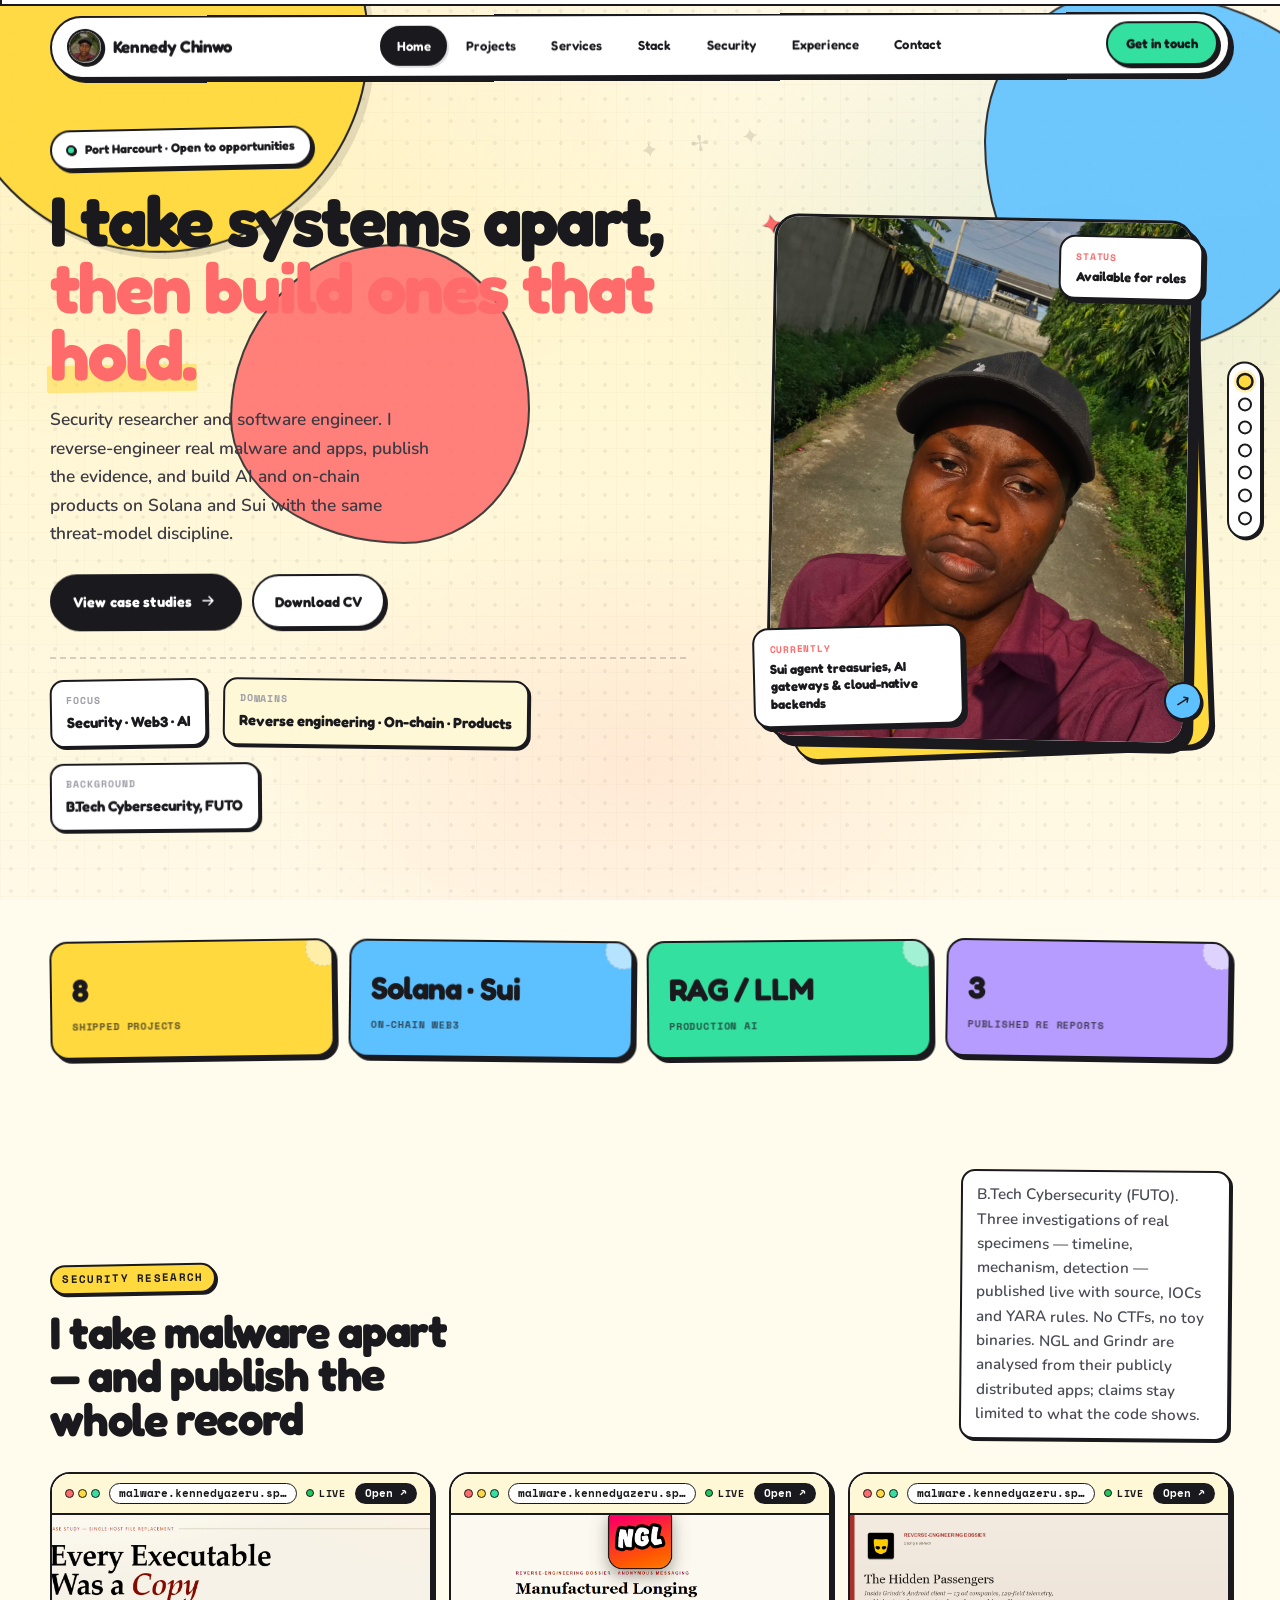
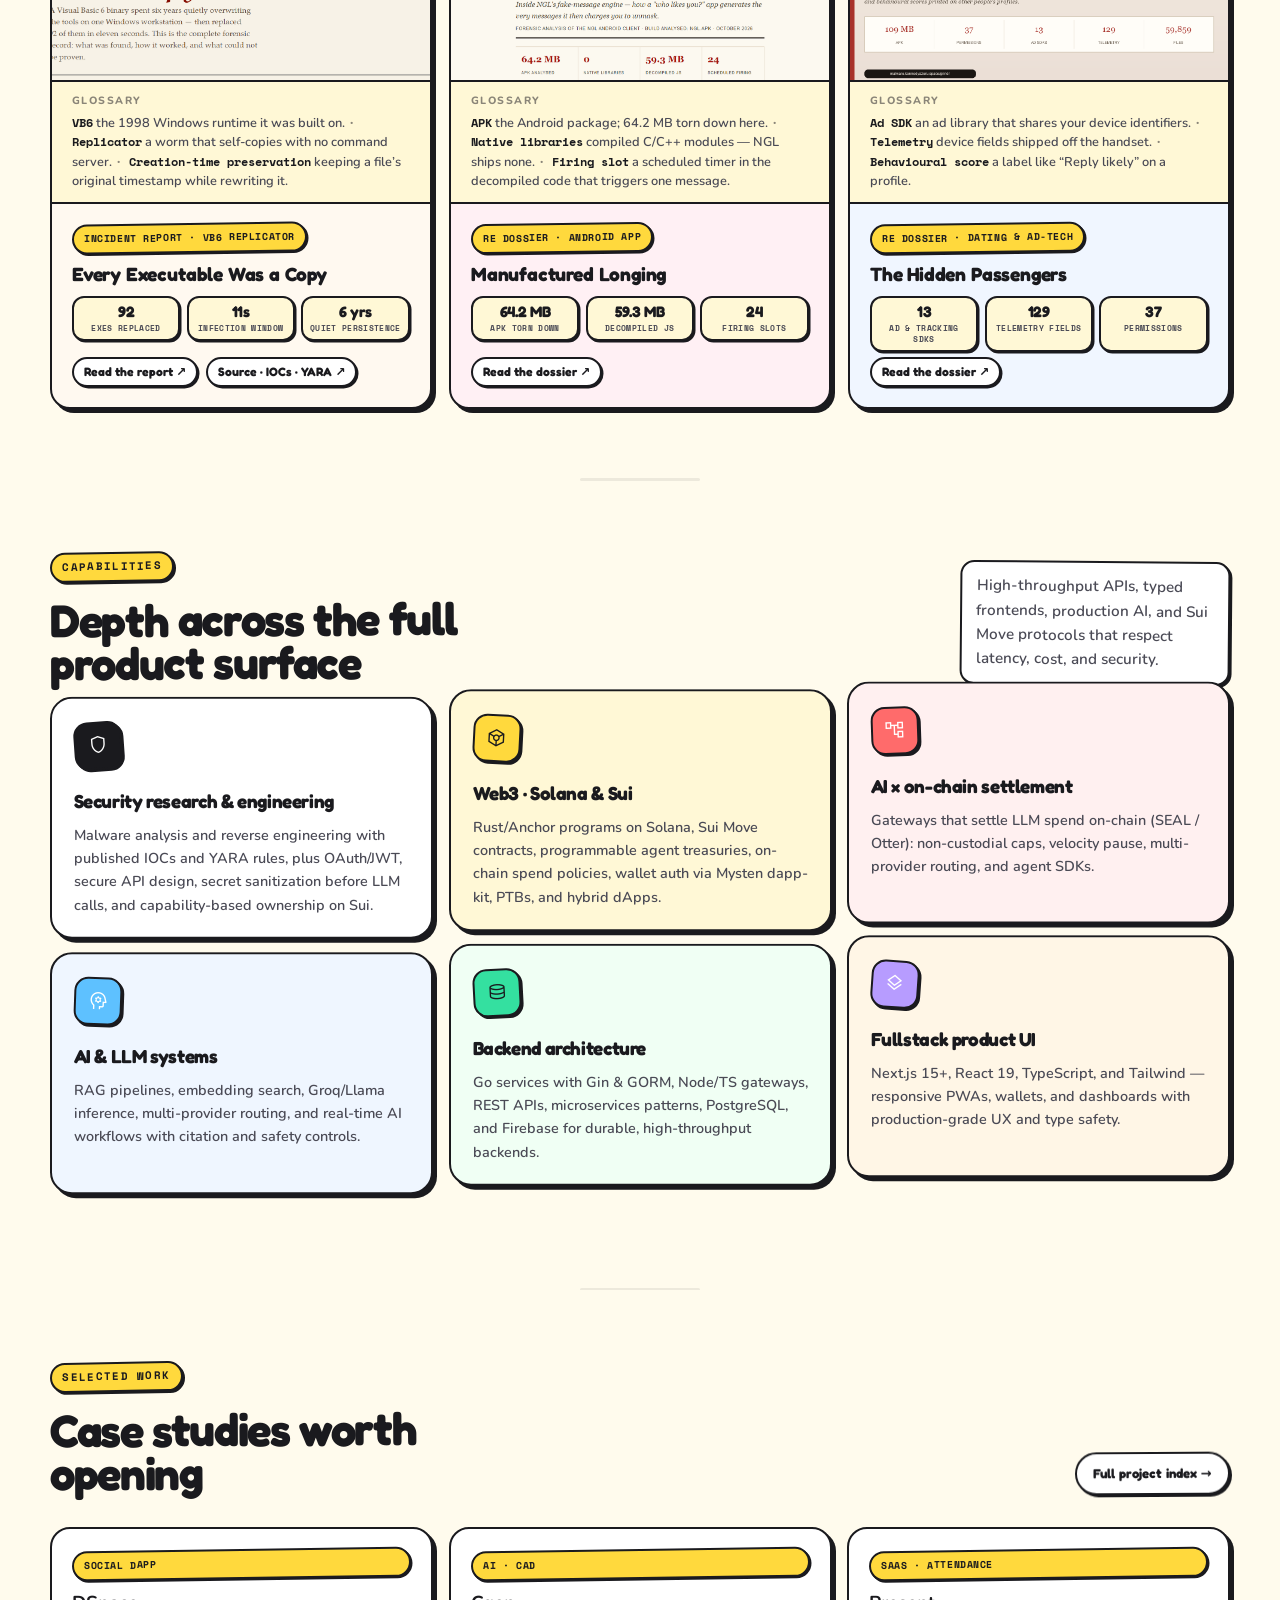
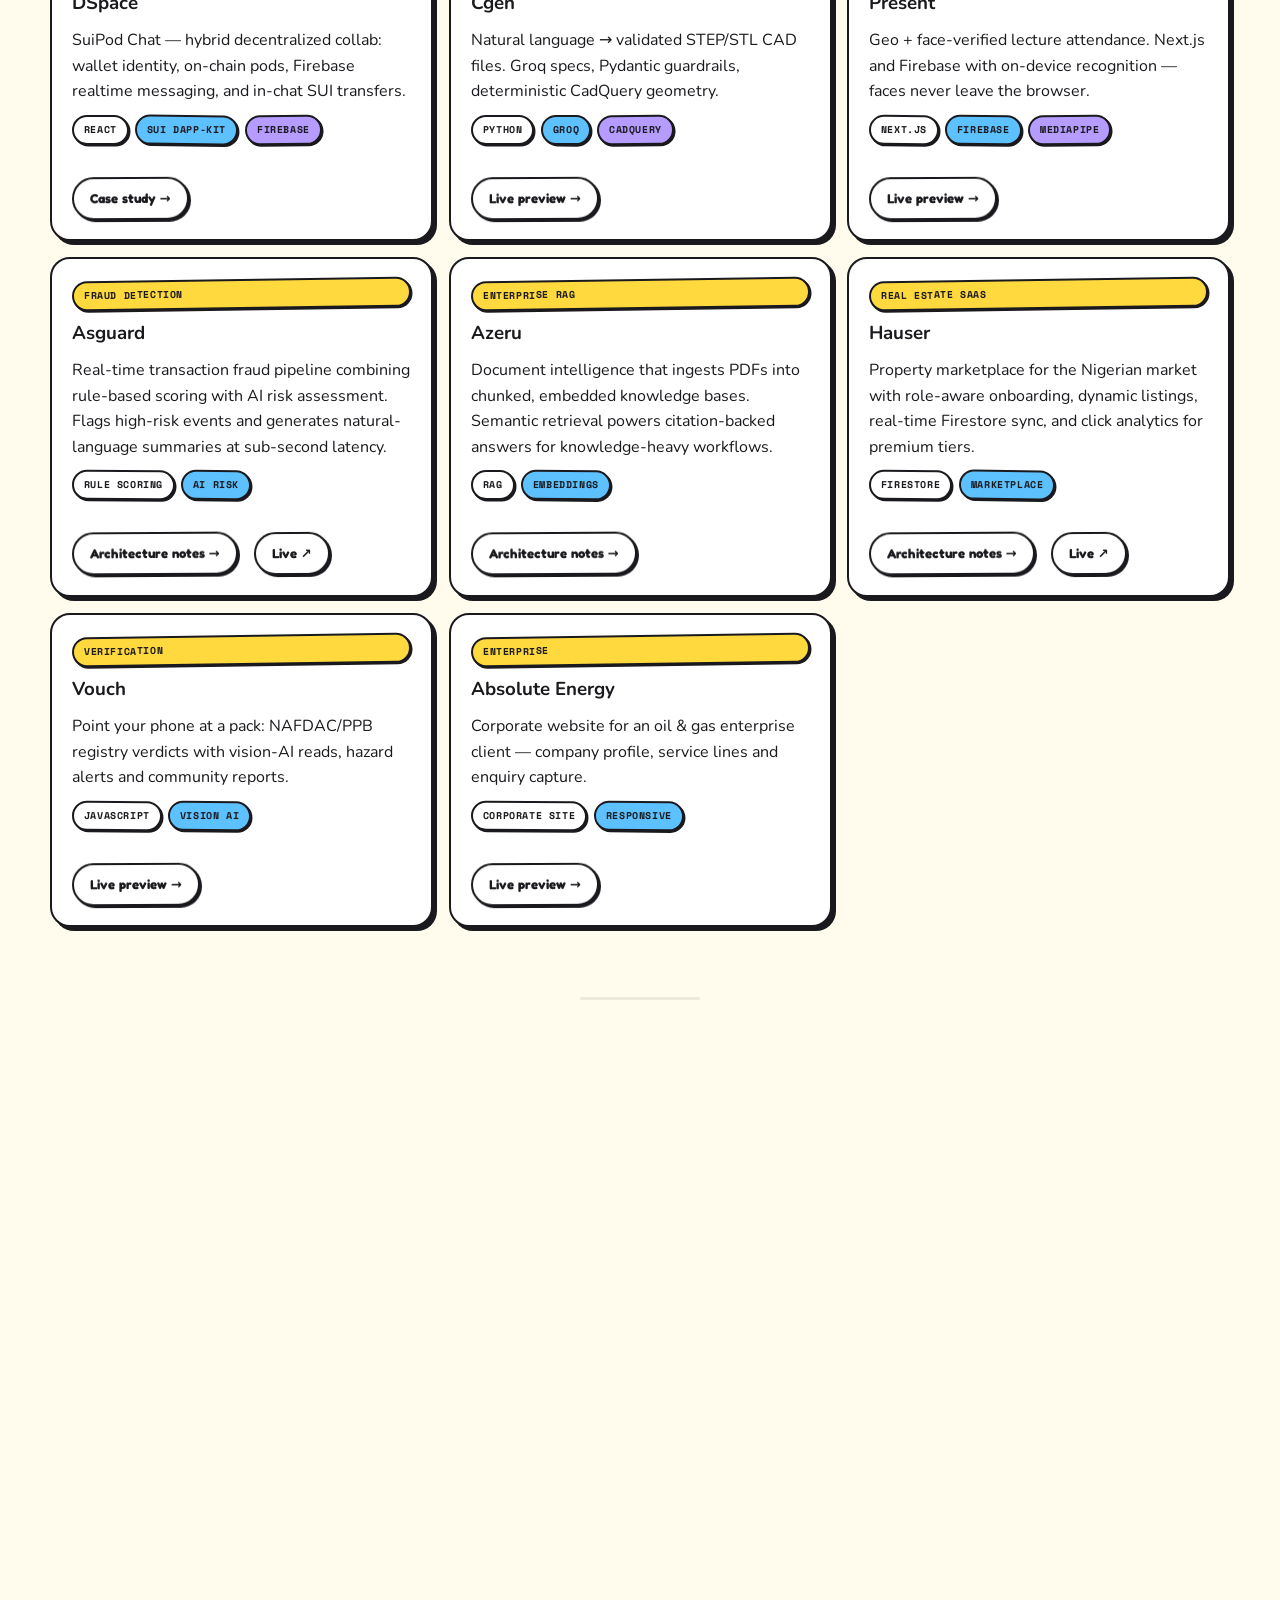
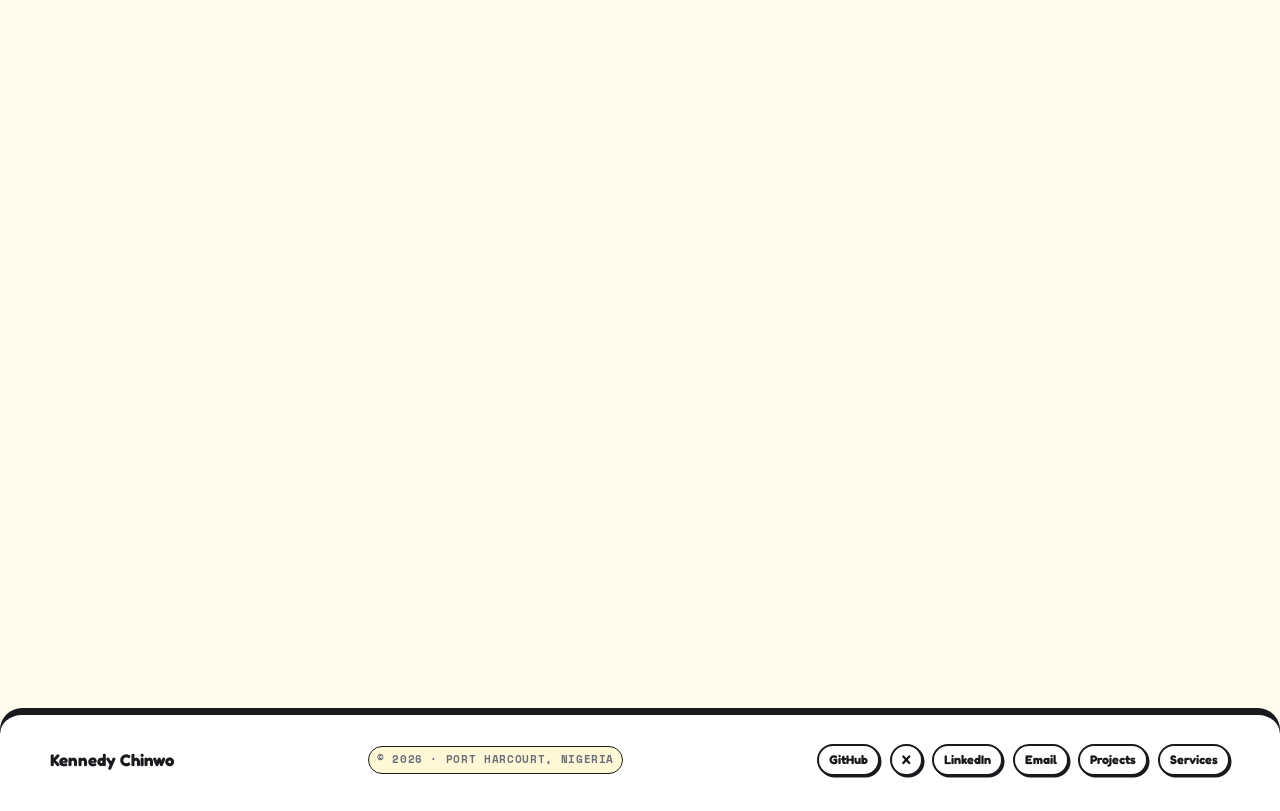
==== commit 31f8c704: "fix: unify nav order and align titles with bio - Nav: canonicalise all 11 pages to Home > Projects >" ====
--- a/index.html
+++ b/index.html
@@ -188,11 +188,10 @@
       </a>
       <nav class="nav__links" aria-label="Primary">
         <a href="index.html" class="is-active">Home</a>
-        <a href="#security">Security</a>
         <a href="projects.html">Projects</a>
         <a href="services.html">Services</a>
         <a href="stack.html">Stack</a>
-        
+        <a href="#security">Security</a>
         <a href="#experience">Experience</a>
         <a href="#contact">Contact</a>
       </nav>
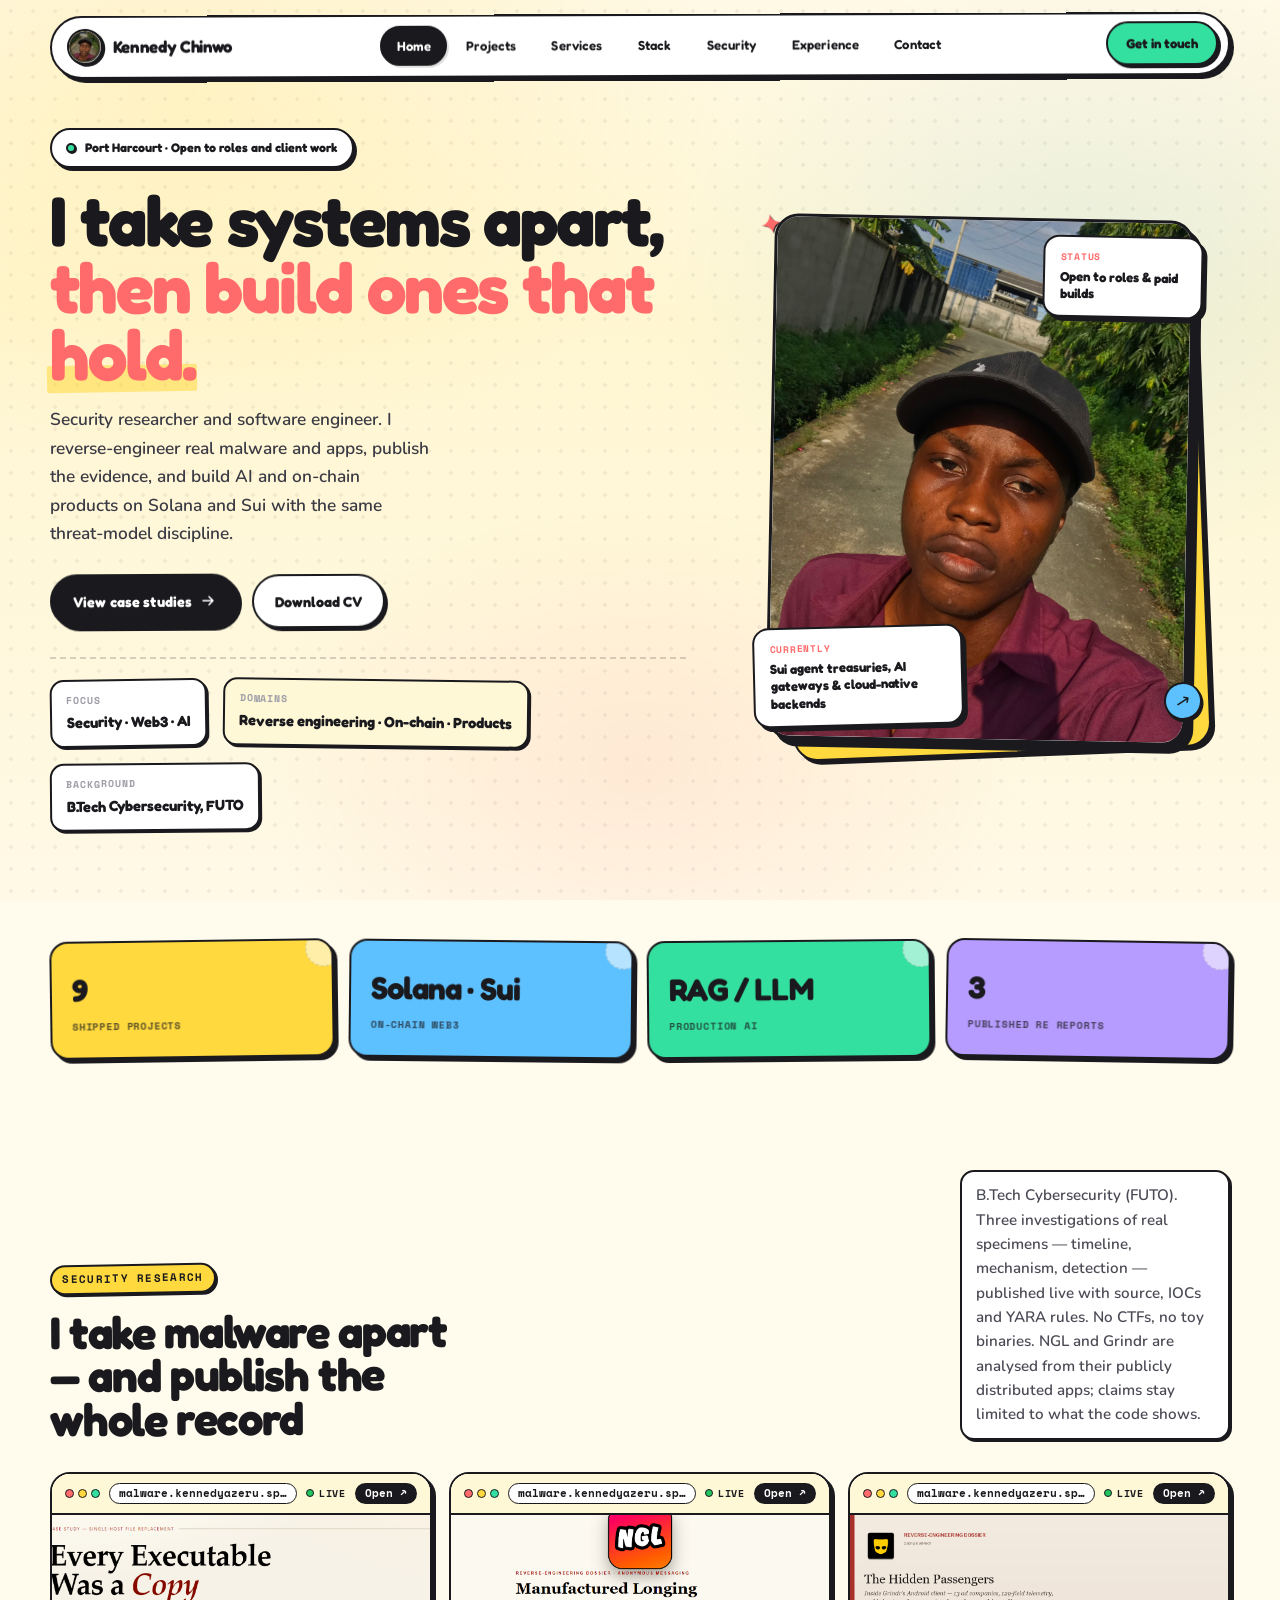
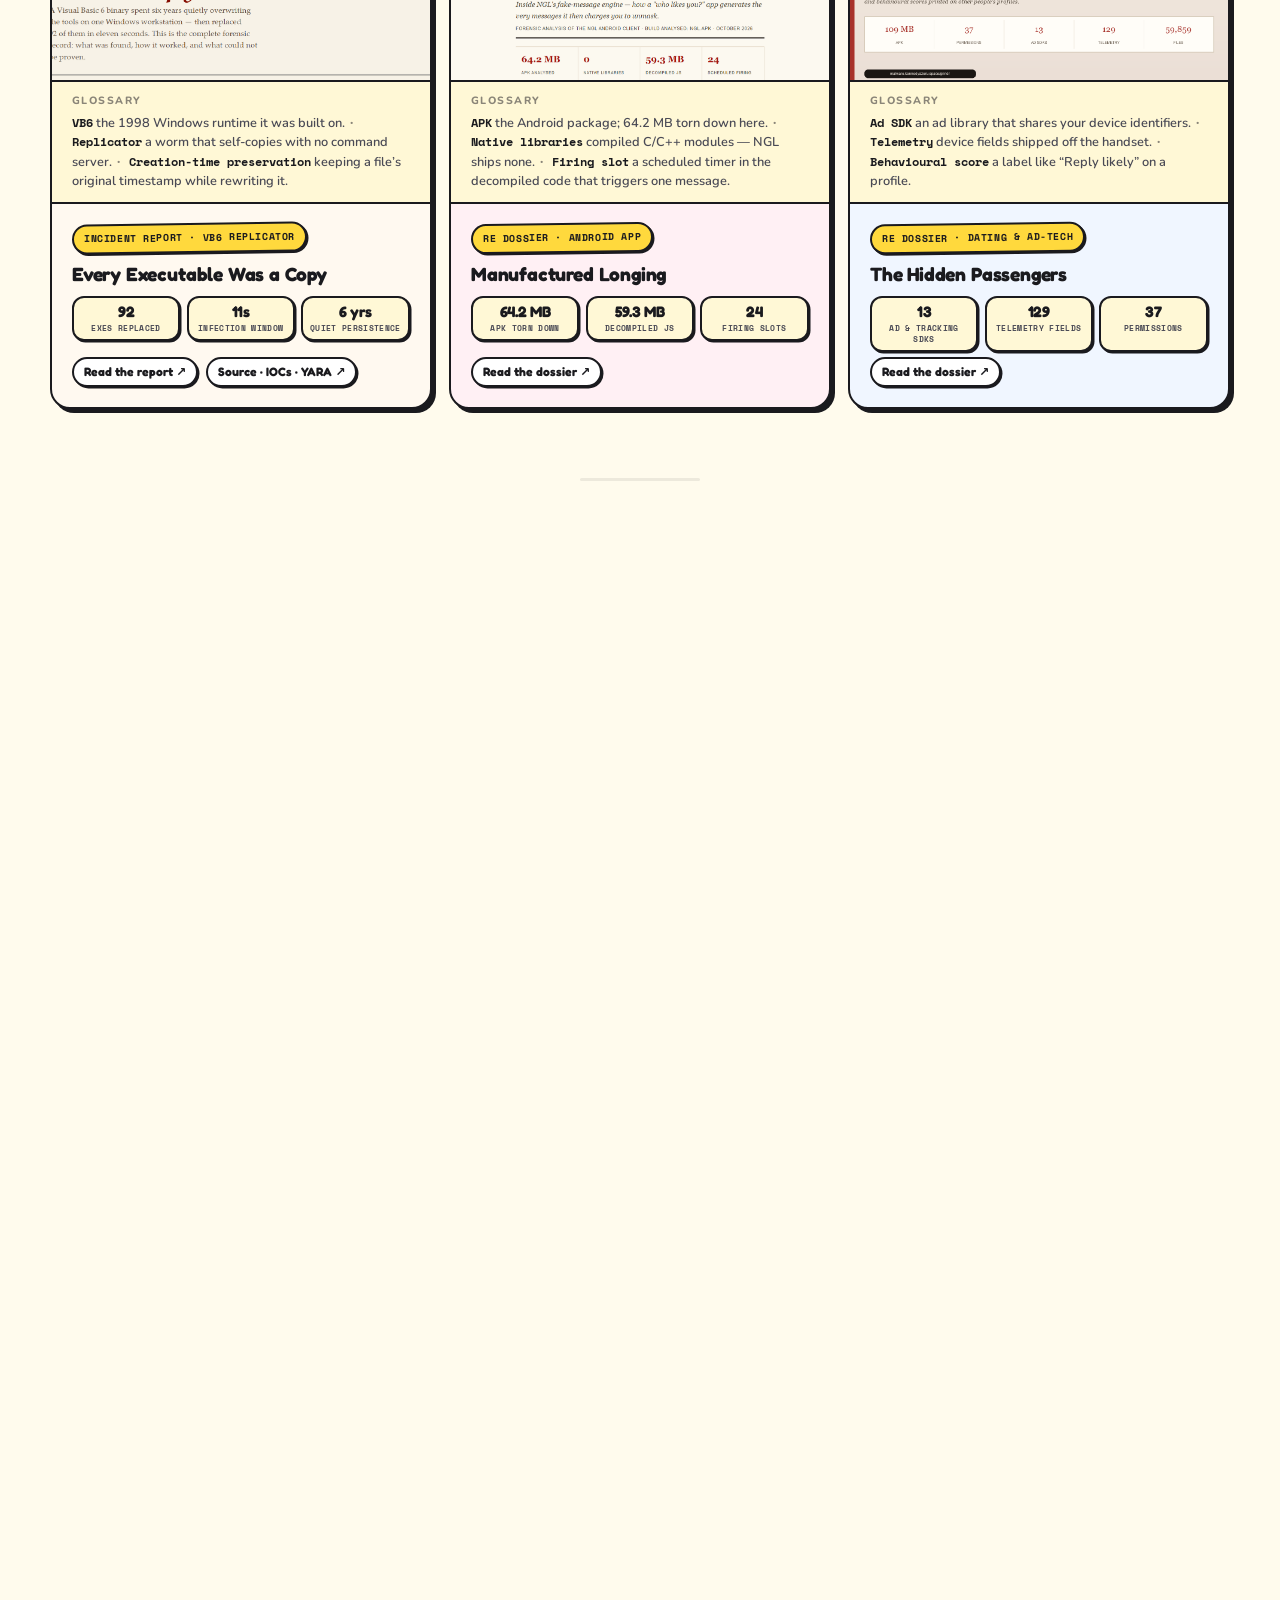
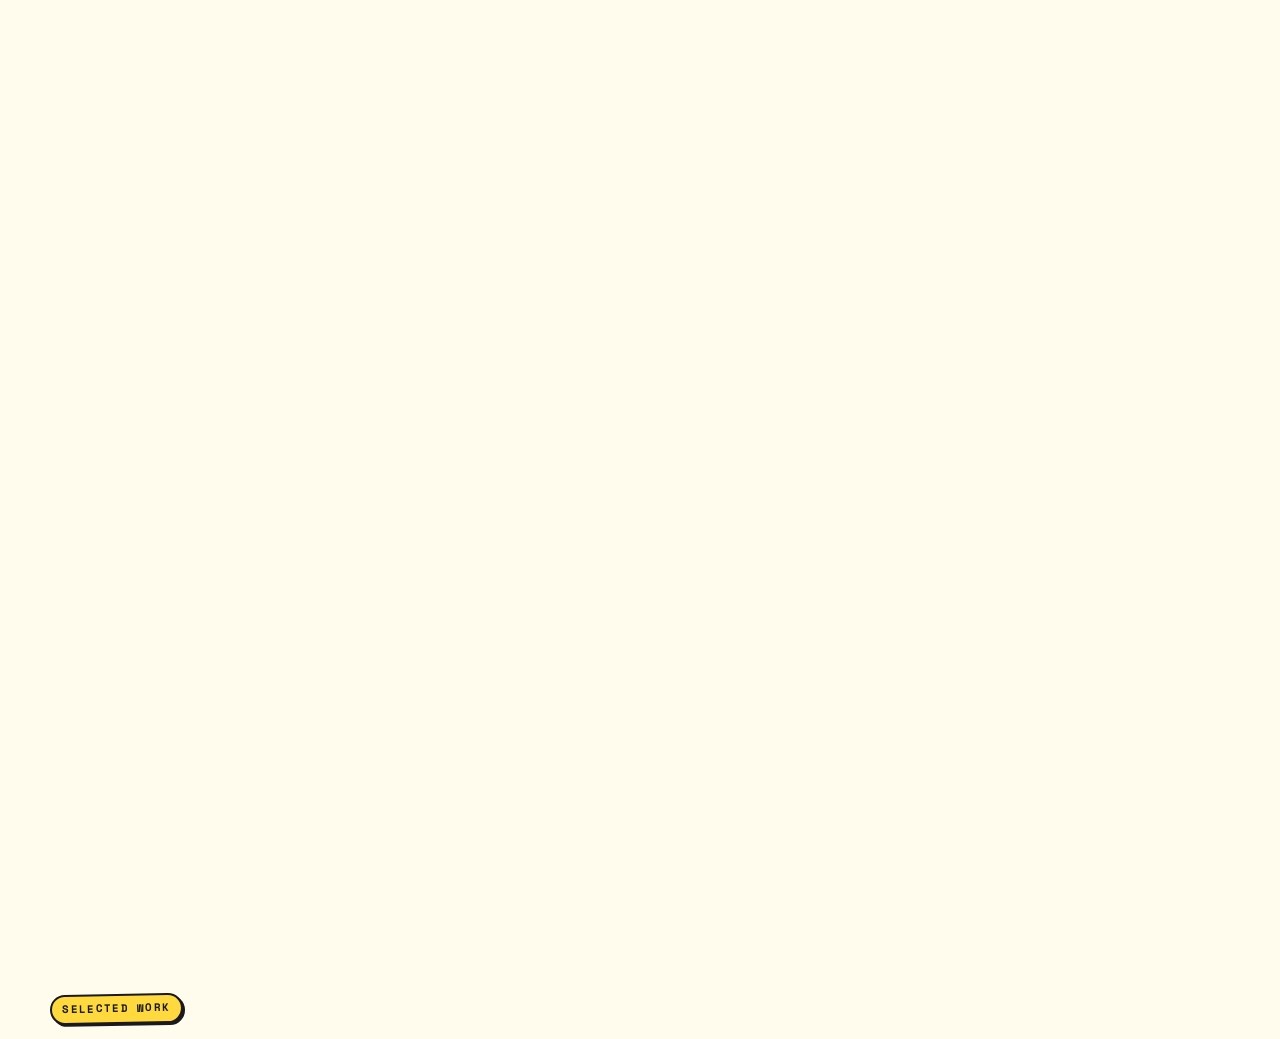
==== commit 6be7b1cd: "fix(site): calm the page down and make client work explicit Strip the motion layer (orbs, star curso" ====
--- a/index.html
+++ b/index.html
@@ -160,26 +160,6 @@
   </style>
 </head>
 <body>
-  <div class="ambient" aria-hidden="true">
-    <div class="ambient__grid"></div>
-    <div class="ambient__orb ambient__orb--1" data-parallax data-speed="0.12"></div>
-    <div class="ambient__orb ambient__orb--2" data-parallax data-speed="0.22"></div>
-    <div class="ambient__orb ambient__orb--3" data-parallax data-speed="0.32"></div>
-  </div>
-  <div class="cursor-glow" aria-hidden="true"></div>
-  <div class="scroll-rail" aria-hidden="true"><div class="scroll-rail__fill"></div></div>
-
-  <nav class="step-dots" aria-label="Section progress">
-    <a href="#top" data-dot="intro" data-label="Intro" class="is-active"></a>
-    <a href="#security" data-dot="security" data-label="Security"></a>
-    <a href="#capabilities" data-dot="craft" data-label="Craft"></a>
-    <a href="#work" data-dot="work" data-label="Work"></a>
-    
-    <a href="#experience" data-dot="path" data-label="Path"></a>
-    <a href="#beyond" data-dot="beyond" data-label="Beyond"></a>
-    <a href="#contact" data-dot="contact" data-label="Connect"></a>
-  </nav>
-
   <header class="nav">
     <div class="nav__inner">
       <a href="index.html" class="nav__logo">
@@ -209,7 +189,7 @@
         <div>
           <div class="hero__badge reveal">
             <span class="live-dot" aria-hidden="true"></span>
-            Port Harcourt · Open to opportunities
+            Port Harcourt · Open to roles and client work
           </div>
           <h1 class="display reveal reveal-d1">
             <span class="line">I take systems apart,</span>
@@ -248,7 +228,7 @@
           </div>
           <div class="portrait-stack__float portrait-stack__float--tr">
             <small>Status</small>
-            <p>Available for roles</p>
+            <p>Open to roles &amp; paid builds</p>
           </div>
           <div class="portrait-stack__float portrait-stack__float--bl">
             <small>Currently</small>
@@ -263,7 +243,7 @@
       <div class="shell">
         <div class="metrics reveal">
           <div class="metrics__item">
-            <div class="metrics__value" data-count="8">8</div>
+            <div class="metrics__value" data-count="9">9</div>
             <div class="metrics__label">Shipped projects</div>
           </div>
           <div class="metrics__item">
@@ -481,6 +461,7 @@
           <a href="projects.html" class="btn btn--link">Full project index →</a>
         </div>
         <div class="proj-flex">
+          <article class="card proj-card"><span class="chip">AI · Voice infrastructure</span><h3>Koe</h3><p>A hosted MCP server, studio and API that turn a script into a finished voiceover — 29 neural voices plus offline Piper, Kokoro and Kitten. Free keys, hard quotas, a bounded queue, no API bill. Shipped and live.</p><div class="proj-mini__tags"><span class="chip chip--neutral">Node.js</span><span class="chip chip--neutral">MCP</span><span class="chip chip--neutral">Docker · AWS</span></div><div class="proj-card__links"><a class="btn btn--link" href="koe.html">Case study →</a><a class="btn btn--link" href="https://koe.kennedyazeru.space" target="_blank" rel="noopener">Live ↗</a></div></article>
           <article class="card proj-card"><span class="chip">Social dApp</span><h3>DSpace</h3><p>SuiPod Chat — hybrid decentralized collab: wallet identity, on-chain pods, Firebase realtime messaging, and in-chat SUI transfers.</p><div class="proj-mini__tags"><span class="chip chip--neutral">React</span><span class="chip chip--neutral">Sui dapp-kit</span><span class="chip chip--neutral">Firebase</span></div><div class="proj-card__links"><a class="btn btn--link" href="dspace.html">Case study →</a></div></article>
           <article class="card proj-card"><span class="chip">AI · CAD</span><h3>Cgen</h3><p>Natural language → validated STEP/STL CAD files. Groq specs, Pydantic guardrails, deterministic CadQuery geometry.</p><div class="proj-mini__tags"><span class="chip chip--neutral">Python</span><span class="chip chip--neutral">Groq</span><span class="chip chip--neutral">CadQuery</span></div><div class="proj-card__links"><a class="btn btn--link" href="projects.html#proj-cgen">Live preview →</a></div></article>
           <article class="card proj-card"><span class="chip">SaaS · Attendance</span><h3>Present</h3><p>Geo + face-verified lecture attendance. Next.js and Firebase with on-device recognition — faces never leave the browser.</p><div class="proj-mini__tags"><span class="chip chip--neutral">Next.js</span><span class="chip chip--neutral">Firebase</span><span class="chip chip--neutral">MediaPipe</span></div><div class="proj-card__links"><a class="btn btn--link" href="projects.html#proj-present">Live preview →</a></div></article>
@@ -520,11 +501,11 @@
                 </ul>
               </div>
               <div class="timeline__item">
-                <time>Jan 2024 — Oct 2024</time>
-                <h3>Fullstack Developer Intern</h3>
+                <time>2023 — 2025</time>
+                <h3>Fullstack Developer</h3>
                 <p class="org">Dmiebi IT Ventures</p>
                 <ul>
-                  <li>Architected Go backend services and REST APIs for high-throughput data operations.</li>
+                  <li>Built and maintained Go backend services and REST APIs for production clients over a year-plus tenure.</li>
                   <li>Shipped TypeScript web apps with cloud-native architecture and real-time data sync.</li>
                   <li>Implemented OAuth/JWT authentication and AI features via external LLM APIs.</li>
                 </ul>
@@ -629,13 +610,13 @@
     <section class="section" id="services-teaser" data-step>
       <div class="shell">
         <div class="contact-panel reveal" style="text-align:left;">
-          <span class="eyebrow">Services &amp; pricing</span>
-          <h2 class="display" style="font-size:clamp(1.75rem,3vw,2.4rem);margin-bottom:1rem;">Hire me for production builds — fixed scope, fixed price</h2>
+          <span class="eyebrow">Client work</span>
+          <h2 class="display" style="font-size:clamp(1.75rem,3vw,2.4rem);margin-bottom:1rem;">I take on paid builds — scoped in writing, shipped with handover</h2>
           <p class="lead" style="text-align:left;margin:0 0 1.25rem;max-width:62ch;">
             Simple sites from <strong>₦50k (≈ $35)</strong> · Backend APIs from <strong>₦150k (≈ $100)</strong> ·
             Fullstack apps from <strong>₦200k (≈ $135)</strong> · AI/RAG from <strong>₦300k (≈ $200)</strong> ·
             Web3 dApps (Solana &amp; Sui) from <strong>₦500k (≈ $335)</strong>.
-            Scoped in writing, shipped with docs and handover.
+            Send a five-line brief — goal, users, deadline, budget band, links — and I reply within 48 hours with a fixed quote and dates. 50% reserves the slot; you get weekly demos on an always-deployable staging link, then docs and handover.
           </p>
           <div class="contact-actions" style="justify-content:flex-start;">
             <a href="services.html" class="btn btn--primary pressable">View services &amp; pricing</a>
@@ -650,13 +631,14 @@
       <div class="shell">
         <div class="contact-panel reveal">
           <span class="eyebrow" style="justify-content:center;">Contact</span>
-          <h2 class="display">Let’s talk about the next role</h2>
+          <h2 class="display">Let’s talk about the next role — or the next build</h2>
           <p class="lead">
-            Open to fullstack, backend, AI, and Web3 roles. Happy to walk through
-            architecture on Asguard, Cgen, Present, Vouch, or any system in the portfolio.
+            Open to fullstack, backend, AI, and Web3 roles — and to paid client work in
+            a fixed, written scope. Happy to walk through architecture on Koe, Asguard, Cgen or Present.
           </p>
           <div class="contact-actions">
             <a href="mailto:chinwokennedy9@gmail.com" class="btn btn--primary pressable">chinwokennedy9@gmail.com</a>
+            <a href="services.html" class="btn btn--ghost pressable">Scope a paid build</a>
             <a href="tel:+2349137068463" class="btn btn--ghost pressable">+234 913 706 8463</a>
             <a href="Kennedy_Chinwo_Resume.pdf" class="btn btn--link">Download CV</a>
             <a href="https://github.com/Azeru548" target="_blank" rel="noopener" class="btn btn--link">GitHub</a>
--- a/assets/css/portfolio.css
+++ b/assets/css/portfolio.css
@@ -1432,3 +1432,46 @@
   .report-card__stats { grid-template-columns: 1fr 1fr; }
   .report-card .live-preview__stage { max-height: 140px; }
 }
+
+/* ── Minimal mode ─────────────────────────────────────────────────────────
+   The sheet-of-paper look stays; the motion layer does not. Nothing below
+   depends on JavaScript, so the page is finished before any script runs:
+   no orbs, no star cursor, no parallax, no staged reveals, no looping
+   animations. Hover states stay instant instead of animated. */
+.ambient,
+.cursor-glow,
+.scroll-rail,
+.step-dots { display: none !important; }
+
+*, *::before, *::after { animation: none !important; }
+
+.reveal,
+.reveal.is-in {
+  opacity: 1 !important;
+  transform: none !important;
+  transition: none !important;
+}
+
+.card--tilt { transform-style: flat; }
+[data-parallax] { will-change: auto; }
+
+/* Live preview before it is loaded: a quiet placeholder, not a blank box. */
+.live-preview__stage[data-src]:not(.is-loaded) {
+  background: radial-gradient(circle, rgba(26, 26, 30, 0.07) 1.6px, transparent 1.7px), var(--surface-2);
+  background-size: 22px 22px;
+}
+.live-preview__stage[data-src]:not(.is-loaded) .live-preview__engage {
+  bottom: 50%;
+  transform: translate(-50%, 50%);
+}
+.live-preview__stage[data-src]:not(.is-loaded) .live-preview__engage:hover {
+  transform: translate(-50%, 50%);
+}
+.live-preview__stage.is-live .live-preview__scaler iframe { pointer-events: auto; }
+/* An unloaded preview owns the whole media column, so no white gap is left
+   under the placeholder while the card's copy is taller than 16:10. */
+.live-preview__stage[data-src]:not(.is-loaded) {
+  flex: 1 1 auto;
+  aspect-ratio: auto;
+  min-height: 280px;
+}
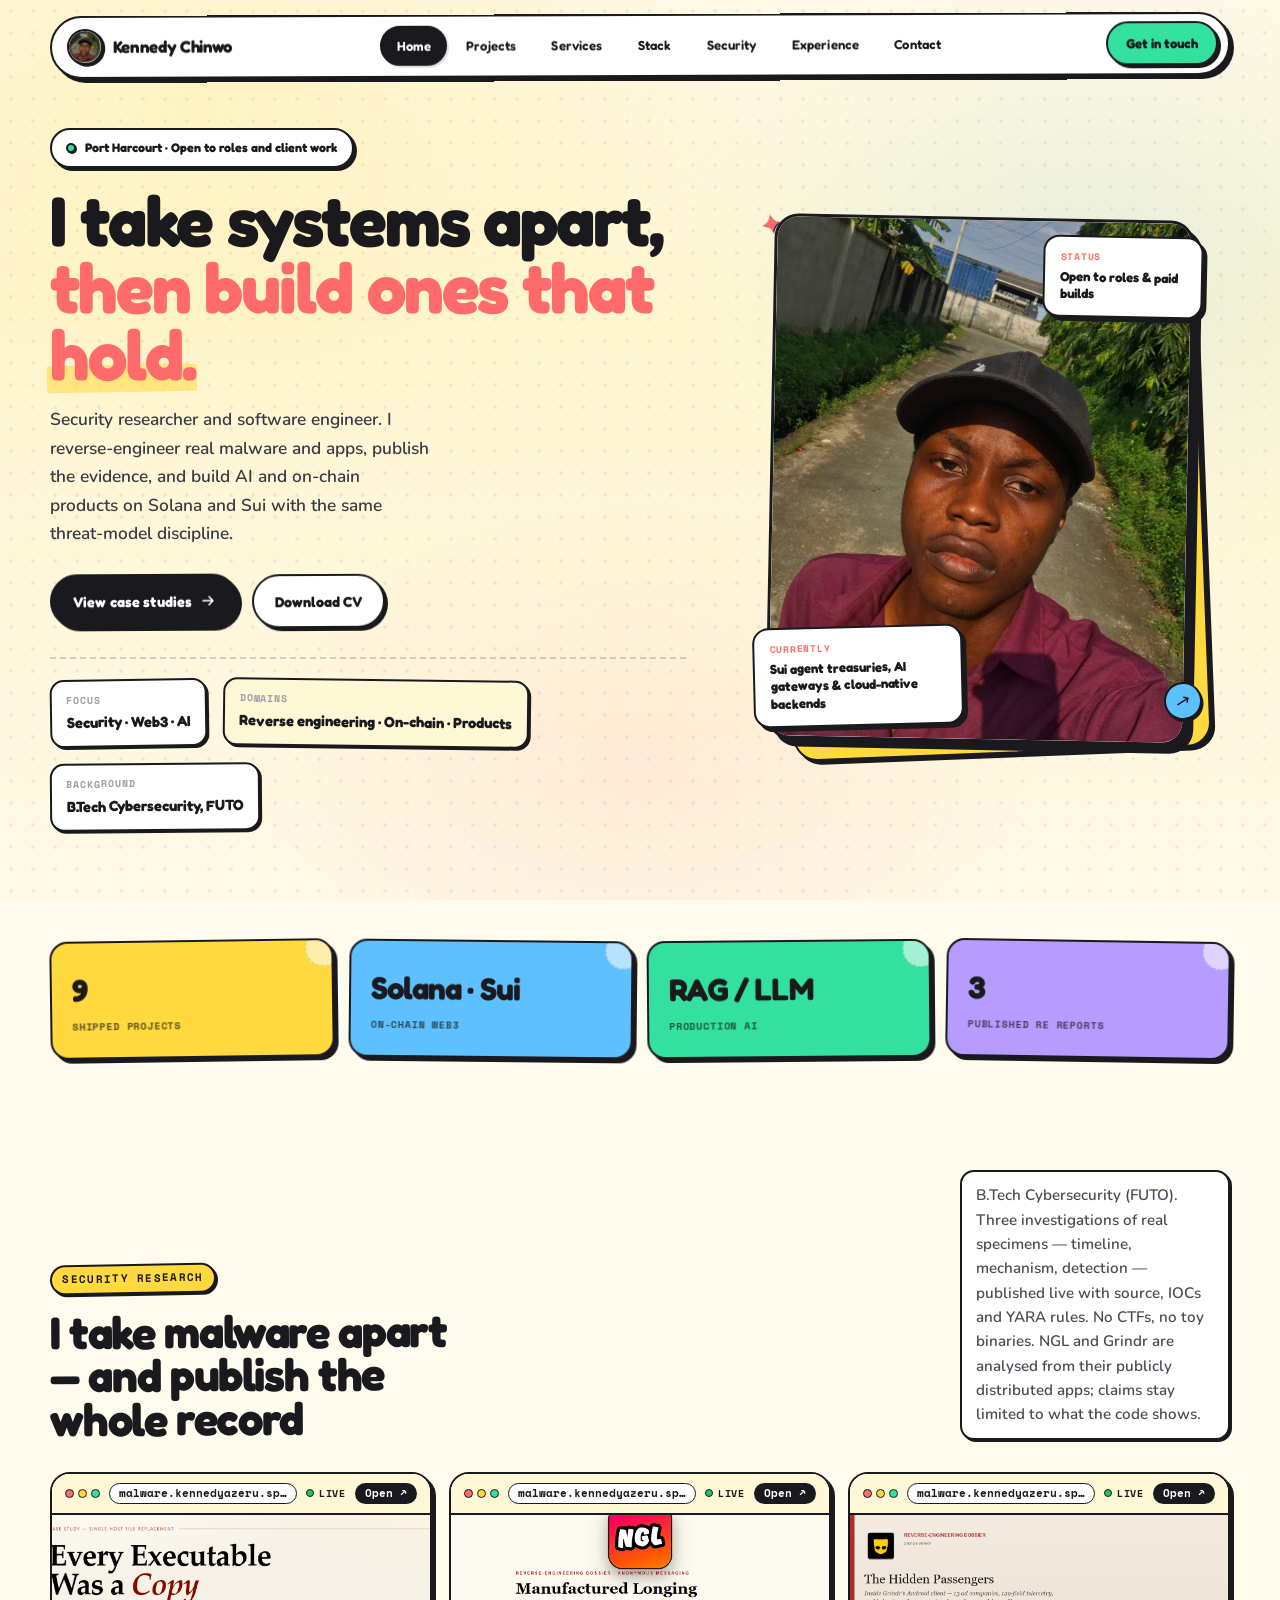
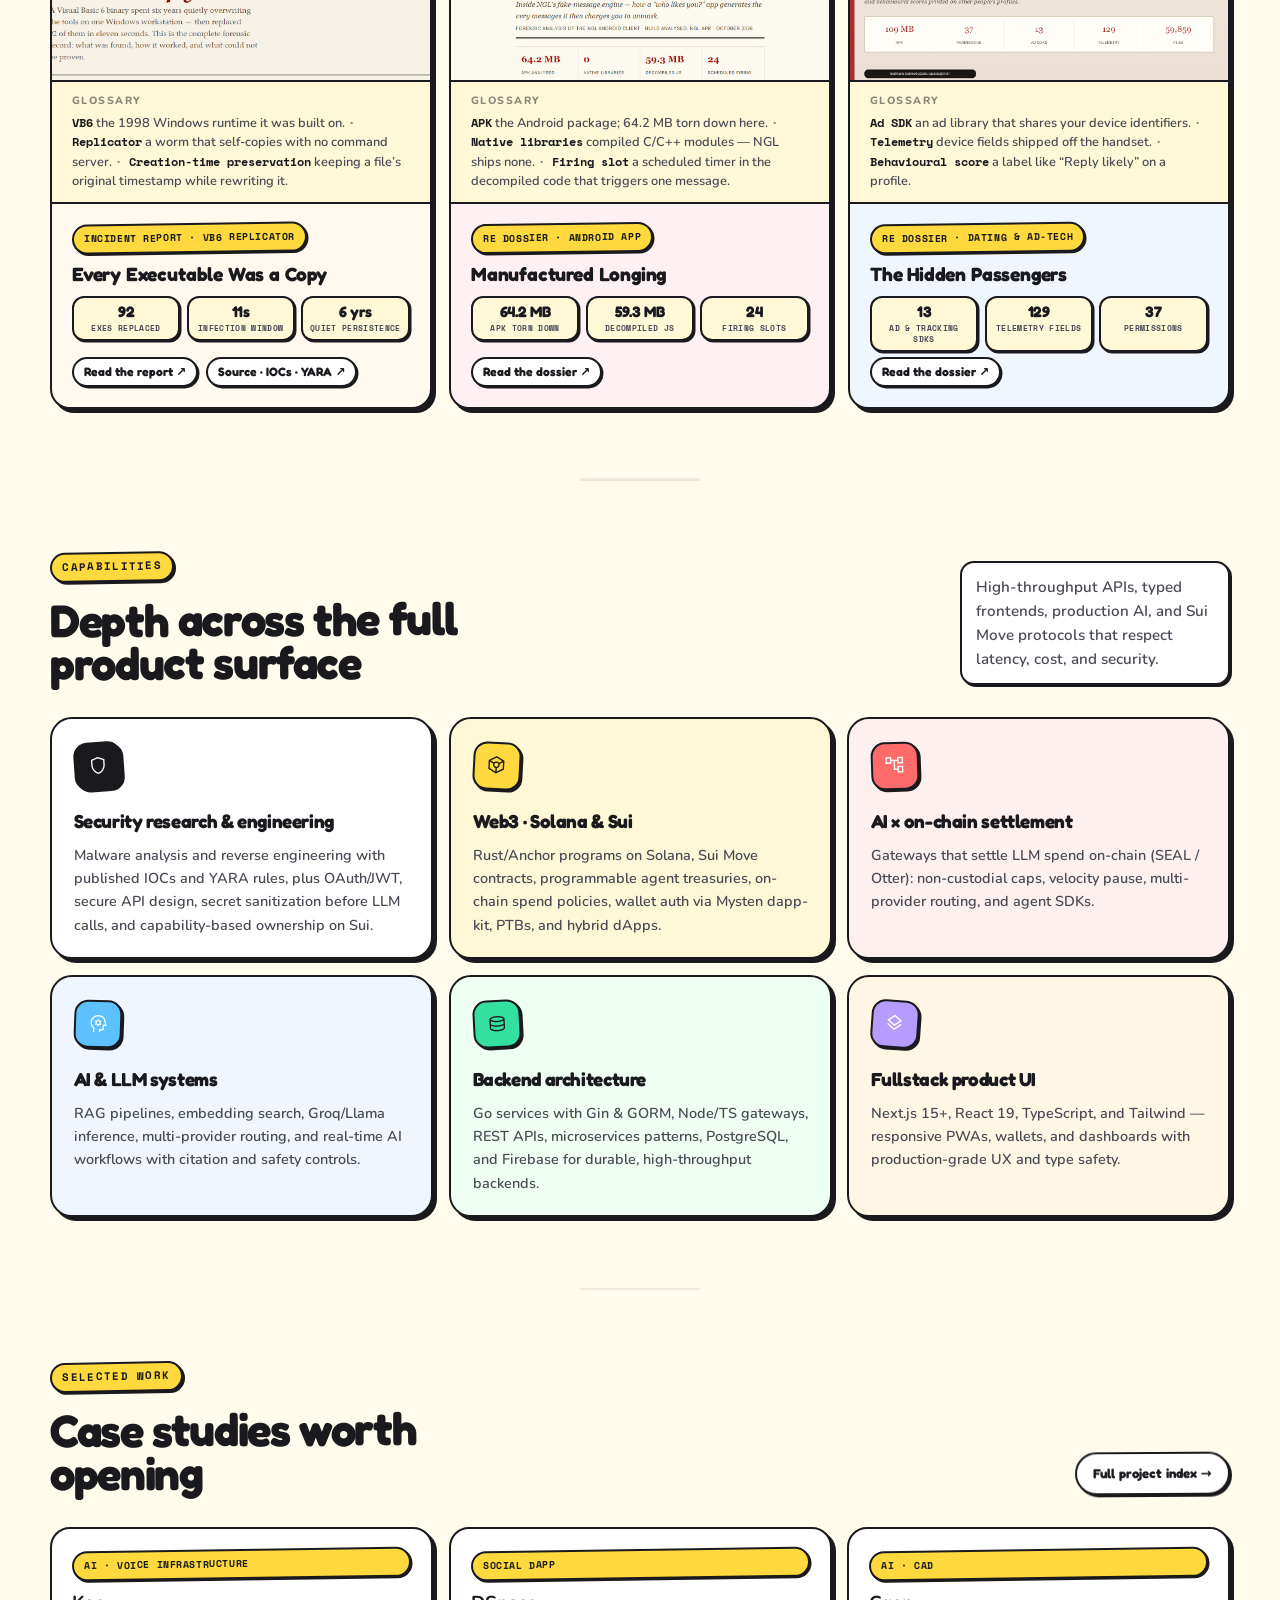
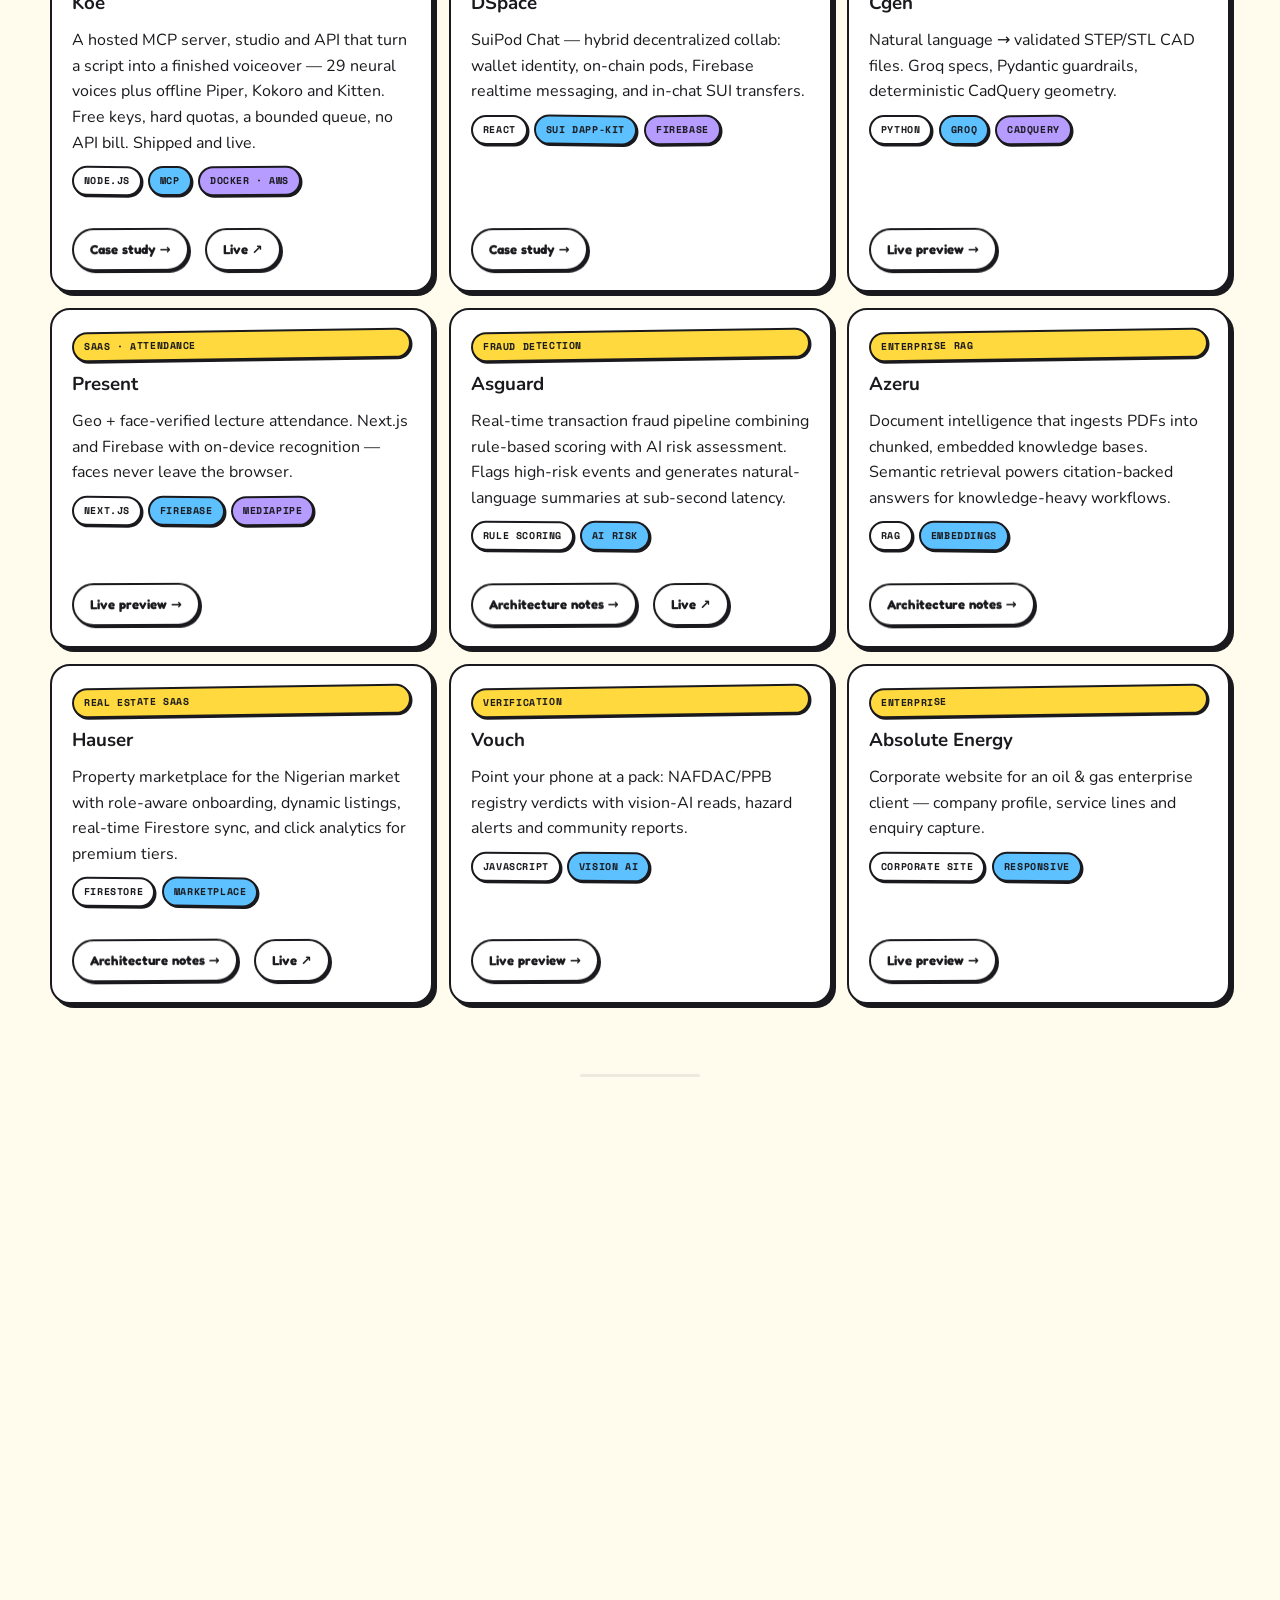
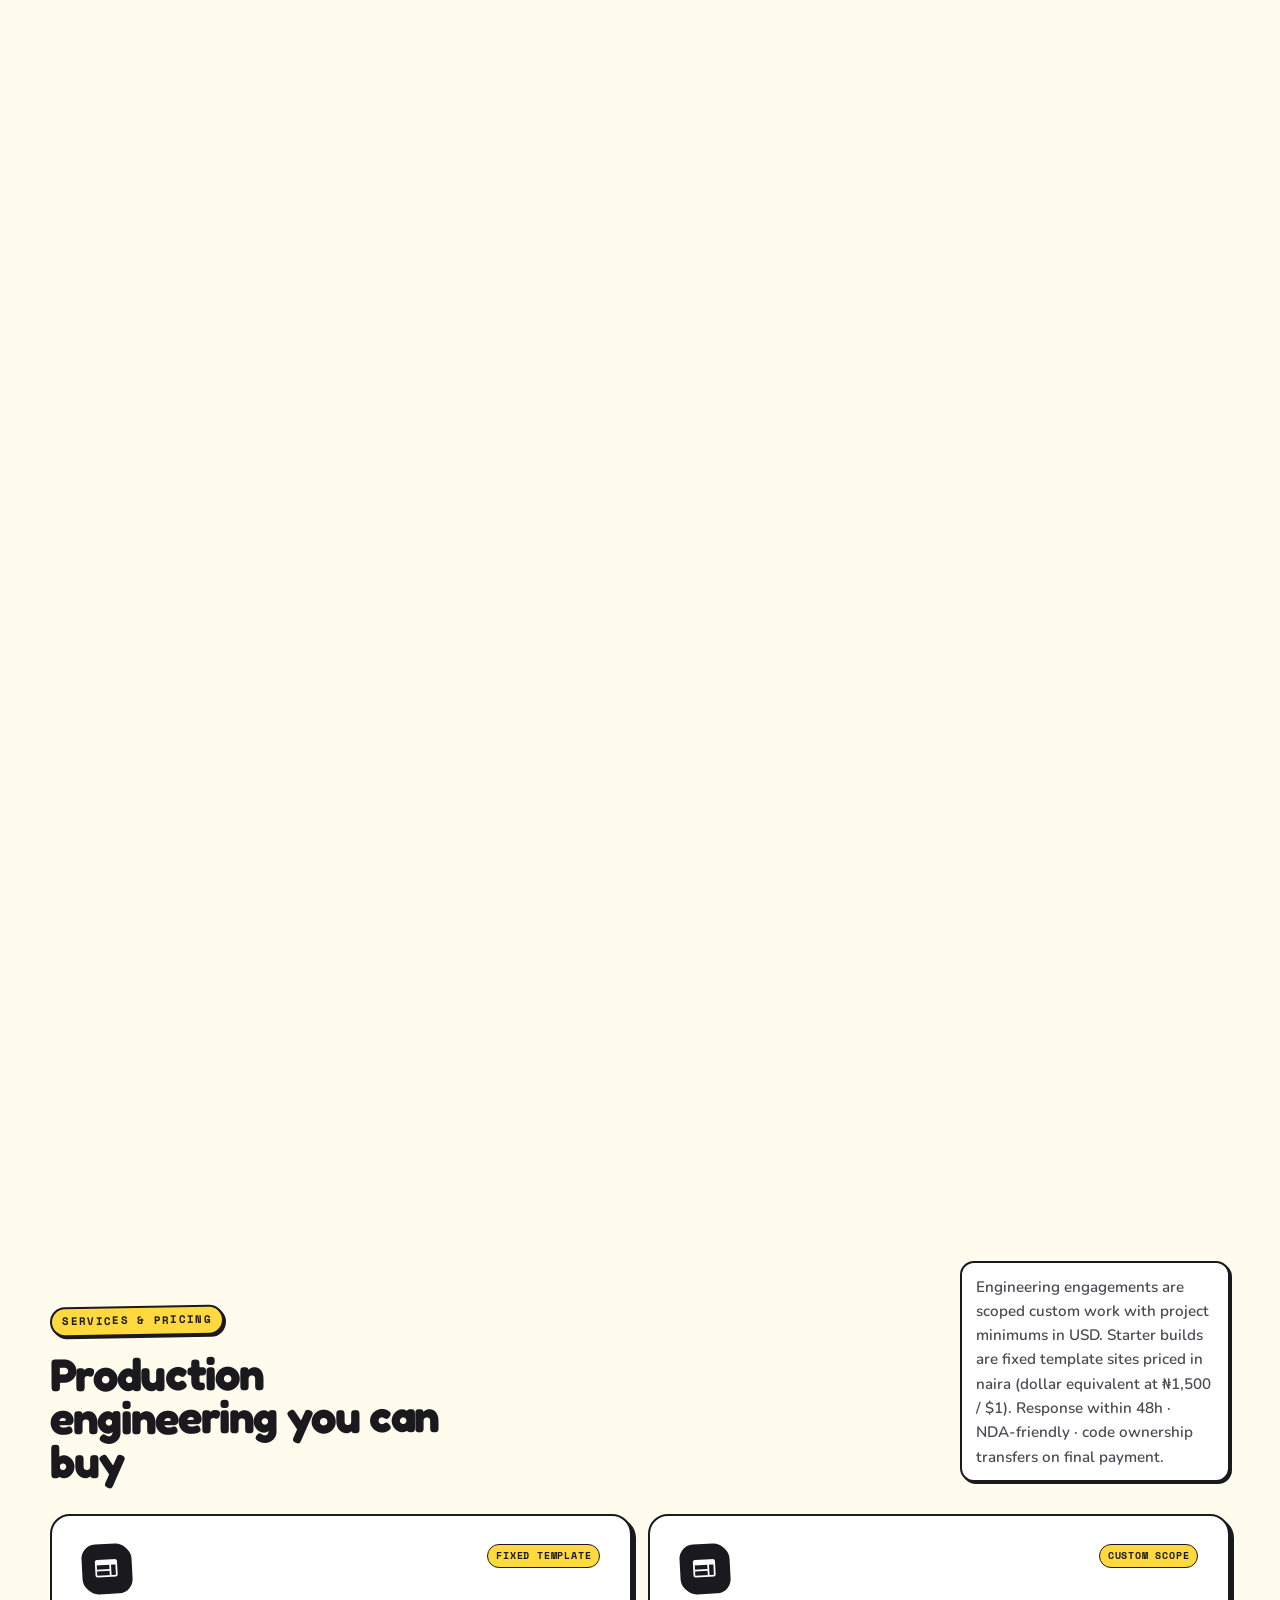
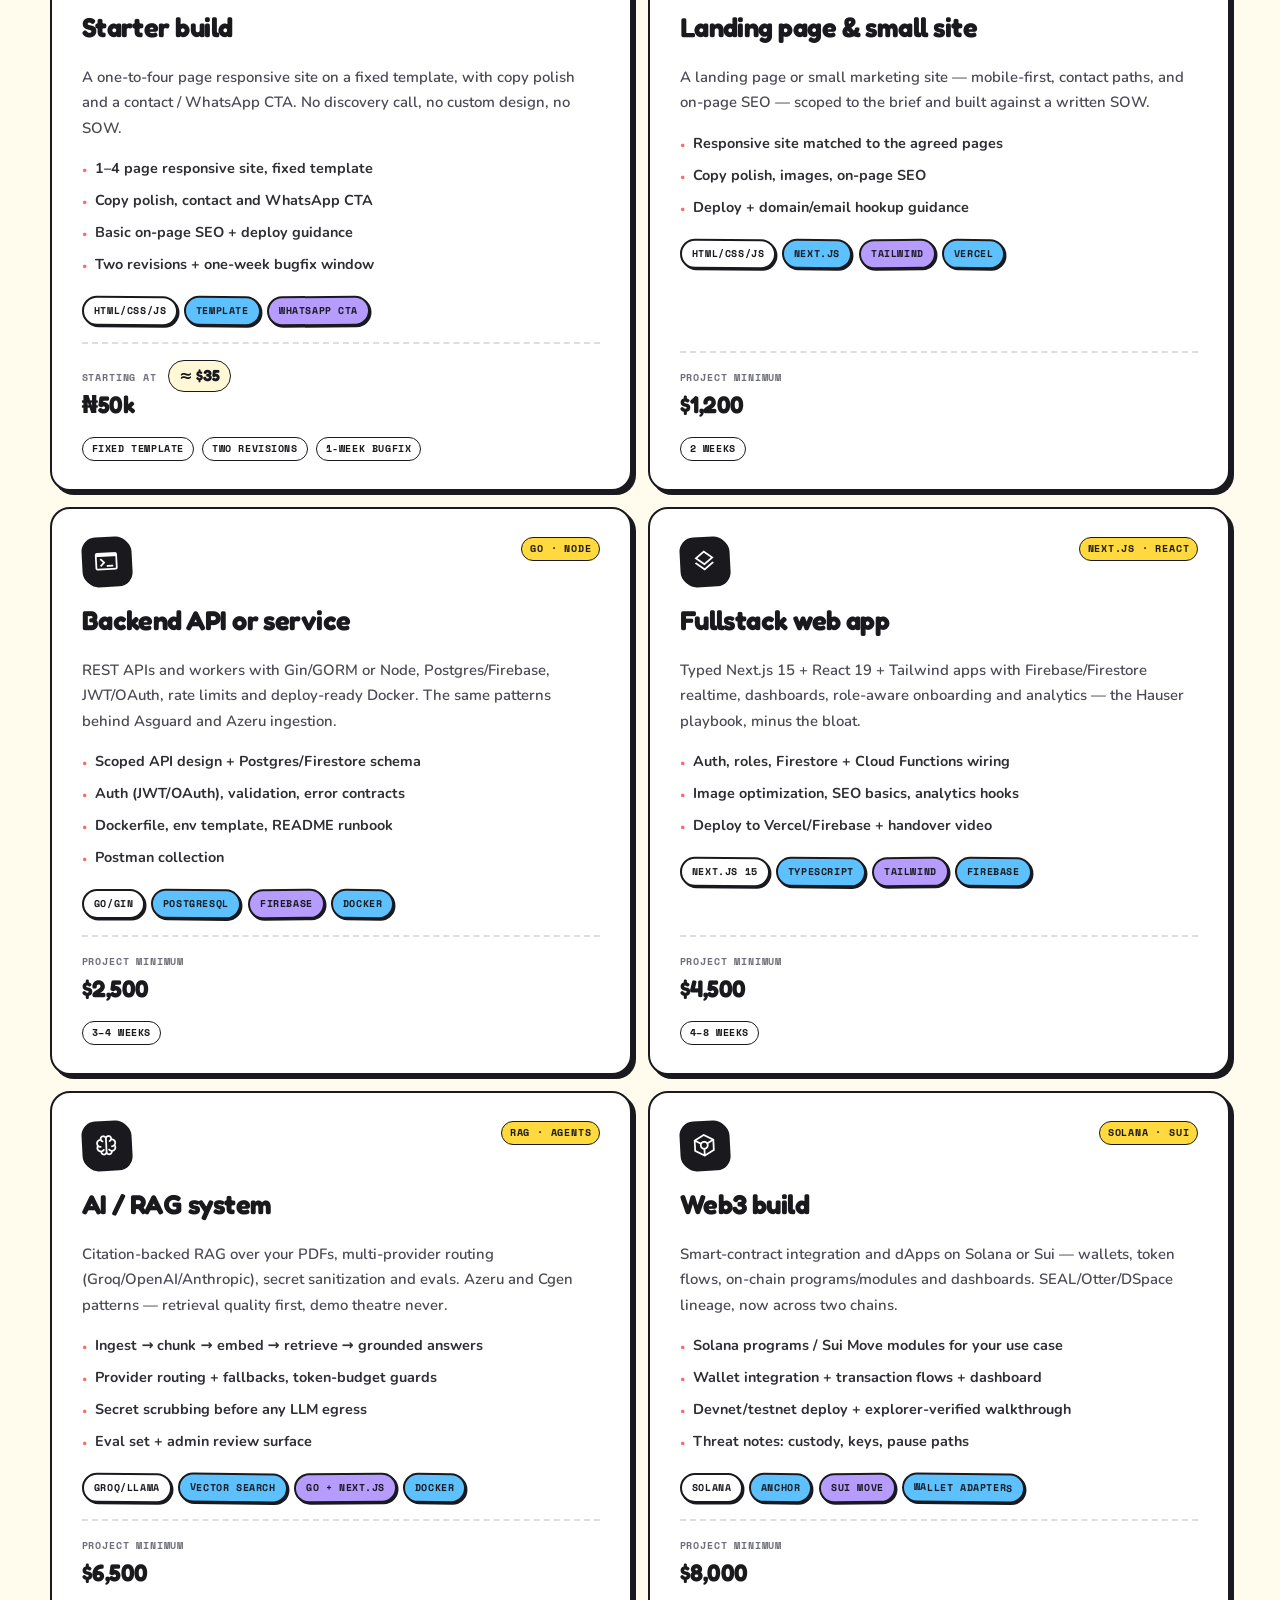
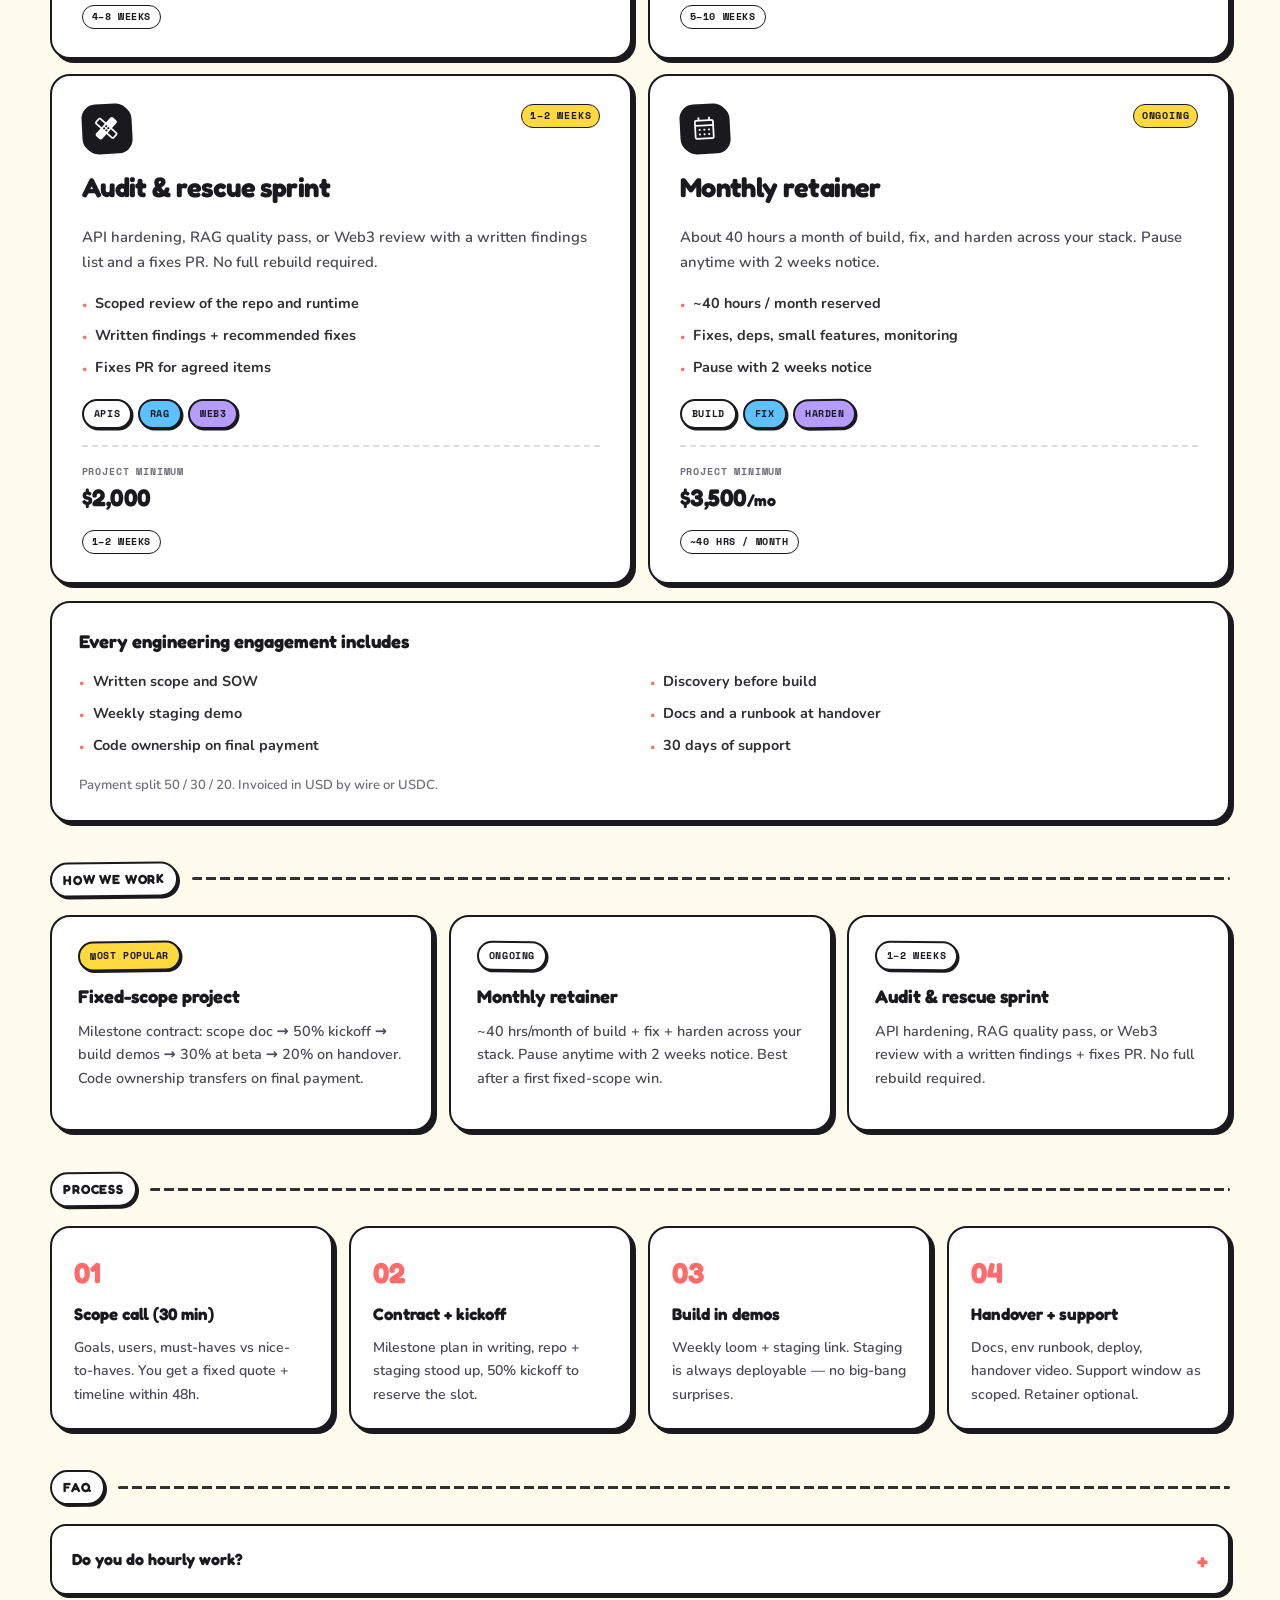
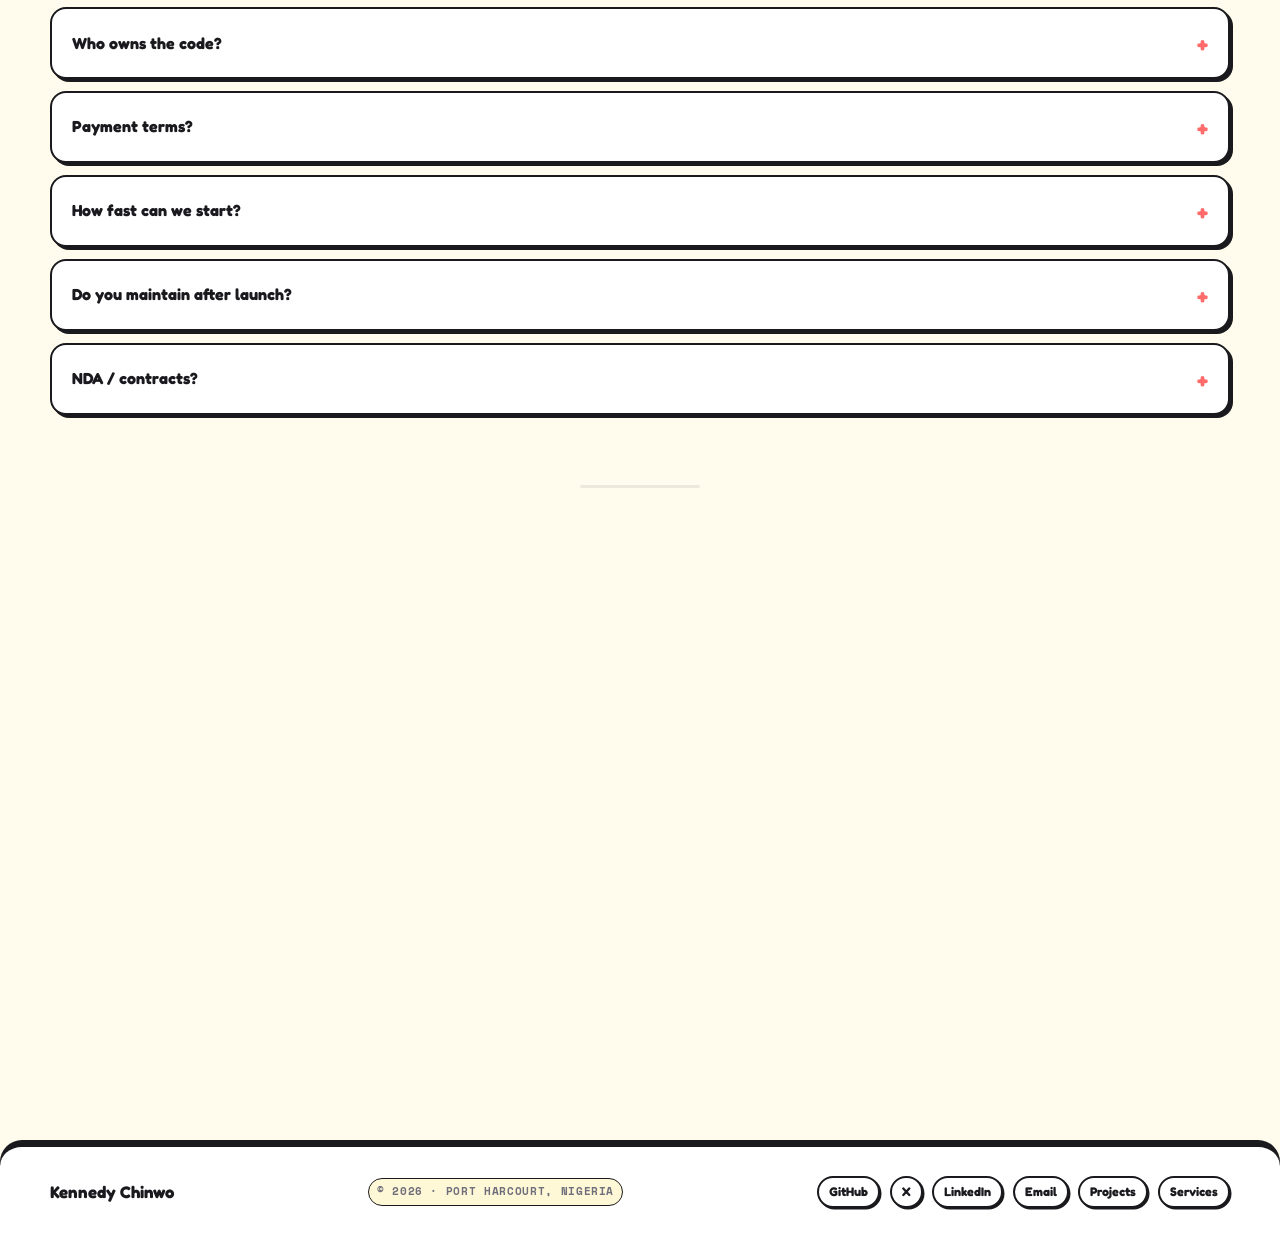
==== commit 250b3f96: "feat(site): move services and pricing onto the homepage Replace the stale teaser with the full offer" ====
--- a/index.html
+++ b/index.html
@@ -30,7 +30,7 @@
   <link rel="preconnect" href="https://fonts.googleapis.com" />
   <link rel="preconnect" href="https://fonts.gstatic.com" crossorigin />
   <link href="https://fonts.googleapis.com/css2?family=Fredoka:wght@500;600;700&family=Nunito:wght@400;600;700;800&family=Space+Mono:wght@400;700&display=swap" rel="stylesheet" />
-  <link href="https://fonts.googleapis.com/css2?family=Material+Symbols+Outlined:opsz,wght,FILL,GRAD@24,400,0,0&icon_names=account_tree,database,layers,psychology,shield,sync,token" rel="stylesheet" />
+  <link href="https://fonts.googleapis.com/css2?family=Material+Symbols+Outlined:opsz,wght,FILL,GRAD@24,400,0,0&icon_names=account_tree,calendar_month,database,healing,layers,neurology,psychology,shield,sync,terminal,token,web" rel="stylesheet" />
   <link rel="stylesheet" href="assets/css/portfolio.css" />
   <style>
     .material-symbols-outlined {
@@ -124,6 +124,43 @@
   "inLanguage": "en-NG"
 }
   </script>
+  <script type="application/ld+json">
+{
+  "@context": "https://schema.org",
+  "@type": "ProfessionalService",
+  "name": "Kennedy Azeru — Software Engineering Services",
+  "provider": { "@id": "https://www.kennedyazeru.space/#person" },
+  "url": "https://www.kennedyazeru.space/#services",
+  "areaServed": "Worldwide",
+  "priceRange": "$35–$8,000+",
+  "hasOfferCatalog": {
+    "@type": "OfferCatalog",
+    "name": "Services",
+    "itemListElement": [
+      {
+        "@type": "OfferCatalog",
+        "name": "Starter builds",
+        "itemListElement": [
+          { "@type": "Offer", "name": "1–4 page responsive site (fixed template)", "priceSpecification": { "@type": "PriceSpecification", "priceCurrency": "NGN", "minPrice": "50000" } }
+        ]
+      },
+      {
+        "@type": "OfferCatalog",
+        "name": "Engineering engagements",
+        "itemListElement": [
+          { "@type": "Offer", "name": "Landing page & small site", "priceSpecification": { "@type": "PriceSpecification", "priceCurrency": "USD", "minPrice": "1200" } },
+          { "@type": "Offer", "name": "Backend API or service", "priceSpecification": { "@type": "PriceSpecification", "priceCurrency": "USD", "minPrice": "2500" } },
+          { "@type": "Offer", "name": "Fullstack web app", "priceSpecification": { "@type": "PriceSpecification", "priceCurrency": "USD", "minPrice": "4500" } },
+          { "@type": "Offer", "name": "AI / RAG system", "priceSpecification": { "@type": "PriceSpecification", "priceCurrency": "USD", "minPrice": "6500" } },
+          { "@type": "Offer", "name": "Web3 build (Solana or Sui)", "priceSpecification": { "@type": "PriceSpecification", "priceCurrency": "USD", "minPrice": "8000" } },
+          { "@type": "Offer", "name": "Audit & rescue sprint", "priceSpecification": { "@type": "PriceSpecification", "priceCurrency": "USD", "minPrice": "2000" } },
+          { "@type": "Offer", "name": "Monthly retainer", "priceSpecification": { "@type": "PriceSpecification", "priceCurrency": "USD", "minPrice": "3500", "unitText": "MONTH" } }
+        ]
+      }
+    ]
+  }
+}
+  </script>
   <link rel="sitemap" type="application/xml" title="Sitemap" href="https://www.kennedyazeru.space/sitemap.xml" />
 
   <!-- Guard: preview / non-canonical hosts -> noindex (keeps www.kennedyazeru.space as only indexable) -->
@@ -144,7 +181,7 @@
     })();
   </script>
   <style>
-    #capabilities, #experience, #beyond, #services-teaser, #contact {
+    #capabilities, #experience, #beyond, #contact {
       content-visibility: auto; contain-intrinsic-size: auto 800px;
     }
     .proj-flex { display: flex; flex-wrap: wrap; gap: 1rem; }
@@ -169,7 +206,7 @@
       <nav class="nav__links" aria-label="Primary">
         <a href="index.html" class="is-active">Home</a>
         <a href="projects.html">Projects</a>
-        <a href="services.html">Services</a>
+        <a href="#services">Services</a>
         <a href="stack.html">Stack</a>
         <a href="#security">Security</a>
         <a href="#experience">Experience</a>
@@ -606,22 +643,279 @@
       </div>
     </section>
 
-    <!-- SERVICES TEASER -->
-    <section class="section" id="services-teaser" data-step>
+    <!-- SERVICES & PRICING -->
+    <section class="section" id="services" data-step data-dot="services" aria-labelledby="services-heading">
       <div class="shell">
-        <div class="contact-panel reveal" style="text-align:left;">
-          <span class="eyebrow">Client work</span>
-          <h2 class="display" style="font-size:clamp(1.75rem,3vw,2.4rem);margin-bottom:1rem;">I take on paid builds — scoped in writing, shipped with handover</h2>
-          <p class="lead" style="text-align:left;margin:0 0 1.25rem;max-width:62ch;">
-            Simple sites from <strong>₦50k (≈ $35)</strong> · Backend APIs from <strong>₦150k (≈ $100)</strong> ·
-            Fullstack apps from <strong>₦200k (≈ $135)</strong> · AI/RAG from <strong>₦300k (≈ $200)</strong> ·
-            Web3 dApps (Solana &amp; Sui) from <strong>₦500k (≈ $335)</strong>.
-            Send a five-line brief — goal, users, deadline, budget band, links — and I reply within 48 hours with a fixed quote and dates. 50% reserves the slot; you get weekly demos on an always-deployable staging link, then docs and handover.
+        <div class="section-head">
+          <div class="reveal">
+            <span class="eyebrow">Services &amp; pricing</span>
+            <h2 class="display" id="services-heading">Production engineering you can buy</h2>
+          </div>
+          <p class="aside reveal reveal-d1">
+            Engineering engagements are scoped custom work with project minimums in USD. Starter builds are fixed template sites priced in naira (dollar equivalent at ₦1,500 / $1). Response within 48h · NDA-friendly · code ownership transfers on final payment.
           </p>
-          <div class="contact-actions" style="justify-content:flex-start;">
-            <a href="services.html" class="btn btn--primary pressable">View services &amp; pricing</a>
-            <a href="mailto:chinwokennedy9@gmail.com?subject=Project%20scope%20—%20Homepage" class="btn btn--ghost pressable">Request a quote</a>
-          </div>
+        </div>
+
+        <div class="svc-grid">
+          <article class="card card--lift svc reveal" id="svc-starter">
+            <div class="svc__top">
+              <div>
+                <div class="svc__icon"><span class="material-symbols-outlined">web</span></div>
+                <h3>Starter build</h3>
+              </div>
+              <span class="svc__tag">Fixed template</span>
+            </div>
+            <p class="desc">A one-to-four page responsive site on a fixed template, with copy polish and a contact / WhatsApp CTA. No discovery call, no custom design, no SOW.</p>
+            <ul class="incl">
+              <li>1–4 page responsive site, fixed template</li>
+              <li>Copy polish, contact and WhatsApp CTA</li>
+              <li>Basic on-page SEO + deploy guidance</li>
+              <li>Two revisions + one-week bugfix window</li>
+            </ul>
+            <div class="gap-chips mb-2">
+              <span class="chip chip--neutral">HTML/CSS/JS</span>
+              <span class="chip chip--neutral">Template</span>
+              <span class="chip chip--neutral">WhatsApp CTA</span>
+            </div>
+            <div class="price-row">
+              <div class="price"><small>Starting at</small>₦50k</div>
+              <span class="price-ngn">≈ $35</span>
+            </div>
+            <div class="meta-row"><span>Fixed template</span><span>Two revisions</span><span>1-week bugfix</span></div>
+          </article>
+
+          <article class="card card--lift svc reveal reveal-d1" id="svc-landing">
+            <div class="svc__top">
+              <div>
+                <div class="svc__icon"><span class="material-symbols-outlined">web</span></div>
+                <h3>Landing page &amp; small site</h3>
+              </div>
+              <span class="svc__tag">Custom scope</span>
+            </div>
+            <p class="desc">A landing page or small marketing site — mobile-first, contact paths, and on-page SEO — scoped to the brief and built against a written SOW.</p>
+            <ul class="incl">
+              <li>Responsive site matched to the agreed pages</li>
+              <li>Copy polish, images, on-page SEO</li>
+              <li>Deploy + domain/email hookup guidance</li>
+            </ul>
+            <div class="gap-chips mb-2">
+              <span class="chip chip--neutral">HTML/CSS/JS</span>
+              <span class="chip chip--neutral">Next.js</span>
+              <span class="chip chip--neutral">Tailwind</span>
+              <span class="chip chip--neutral">Vercel</span>
+            </div>
+            <div class="price-row">
+              <div class="price"><small>Project minimum</small>$1,200</div>
+            </div>
+            <div class="meta-row"><span>2 weeks</span></div>
+          </article>
+
+          <article class="card card--lift svc reveal reveal-d1" id="svc-backend">
+            <div class="svc__top">
+              <div>
+                <div class="svc__icon"><span class="material-symbols-outlined">terminal</span></div>
+                <h3>Backend API or service</h3>
+              </div>
+              <span class="svc__tag">Go · Node</span>
+            </div>
+            <p class="desc">REST APIs and workers with Gin/GORM or Node, Postgres/Firebase, JWT/OAuth, rate limits and deploy-ready Docker. The same patterns behind Asguard and Azeru ingestion.</p>
+            <ul class="incl">
+              <li>Scoped API design + Postgres/Firestore schema</li>
+              <li>Auth (JWT/OAuth), validation, error contracts</li>
+              <li>Dockerfile, env template, README runbook</li>
+              <li>Postman collection</li>
+            </ul>
+            <div class="gap-chips mb-2">
+              <span class="chip chip--neutral">Go/Gin</span>
+              <span class="chip chip--neutral">PostgreSQL</span>
+              <span class="chip chip--neutral">Firebase</span>
+              <span class="chip chip--neutral">Docker</span>
+            </div>
+            <div class="price-row">
+              <div class="price"><small>Project minimum</small>$2,500</div>
+            </div>
+            <div class="meta-row"><span>3–4 weeks</span></div>
+          </article>
+
+          <article class="card card--lift svc reveal" id="svc-fullstack">
+            <div class="svc__top">
+              <div>
+                <div class="svc__icon"><span class="material-symbols-outlined">layers</span></div>
+                <h3>Fullstack web app</h3>
+              </div>
+              <span class="svc__tag">Next.js · React</span>
+            </div>
+            <p class="desc">Typed Next.js 15 + React 19 + Tailwind apps with Firebase/Firestore realtime, dashboards, role-aware onboarding and analytics — the Hauser playbook, minus the bloat.</p>
+            <ul class="incl">
+              <li>Auth, roles, Firestore + Cloud Functions wiring</li>
+              <li>Image optimization, SEO basics, analytics hooks</li>
+              <li>Deploy to Vercel/Firebase + handover video</li>
+            </ul>
+            <div class="gap-chips mb-2">
+              <span class="chip chip--neutral">Next.js 15</span>
+              <span class="chip chip--neutral">TypeScript</span>
+              <span class="chip chip--neutral">Tailwind</span>
+              <span class="chip chip--neutral">Firebase</span>
+            </div>
+            <div class="price-row">
+              <div class="price"><small>Project minimum</small>$4,500</div>
+            </div>
+            <div class="meta-row"><span>4–8 weeks</span></div>
+          </article>
+
+          <article class="card card--lift svc reveal reveal-d1" id="svc-ai">
+            <div class="svc__top">
+              <div>
+                <div class="svc__icon"><span class="material-symbols-outlined">neurology</span></div>
+                <h3>AI / RAG system</h3>
+              </div>
+              <span class="svc__tag">RAG · Agents</span>
+            </div>
+            <p class="desc">Citation-backed RAG over your PDFs, multi-provider routing (Groq/OpenAI/Anthropic), secret sanitization and evals. Azeru and Cgen patterns — retrieval quality first, demo theatre never.</p>
+            <ul class="incl">
+              <li>Ingest → chunk → embed → retrieve → grounded answers</li>
+              <li>Provider routing + fallbacks, token-budget guards</li>
+              <li>Secret scrubbing before any LLM egress</li>
+              <li>Eval set + admin review surface</li>
+            </ul>
+            <div class="gap-chips mb-2">
+              <span class="chip chip--neutral">Groq/Llama</span>
+              <span class="chip chip--neutral">Vector search</span>
+              <span class="chip chip--neutral">Go + Next.js</span>
+              <span class="chip chip--neutral">Docker</span>
+            </div>
+            <div class="price-row">
+              <div class="price"><small>Project minimum</small>$6,500</div>
+            </div>
+            <div class="meta-row"><span>4–8 weeks</span></div>
+          </article>
+
+          <article class="card card--lift svc reveal" id="svc-web3">
+            <div class="svc__top">
+              <div>
+                <div class="svc__icon"><span class="material-symbols-outlined">token</span></div>
+                <h3>Web3 build</h3>
+              </div>
+              <span class="svc__tag">Solana · Sui</span>
+            </div>
+            <p class="desc">Smart-contract integration and dApps on Solana or Sui — wallets, token flows, on-chain programs/modules and dashboards. SEAL/Otter/DSpace lineage, now across two chains.</p>
+            <ul class="incl">
+              <li>Solana programs / Sui Move modules for your use case</li>
+              <li>Wallet integration + transaction flows + dashboard</li>
+              <li>Devnet/testnet deploy + explorer-verified walkthrough</li>
+              <li>Threat notes: custody, keys, pause paths</li>
+            </ul>
+            <div class="gap-chips mb-2">
+              <span class="chip chip--neutral">Solana</span>
+              <span class="chip chip--neutral">Anchor</span>
+              <span class="chip chip--neutral">Sui Move</span>
+              <span class="chip chip--neutral">Wallet adapters</span>
+            </div>
+            <div class="price-row">
+              <div class="price"><small>Project minimum</small>$8,000</div>
+            </div>
+            <div class="meta-row"><span>5–10 weeks</span></div>
+          </article>
+
+          <article class="card card--lift svc reveal reveal-d1" id="svc-audit">
+            <div class="svc__top">
+              <div>
+                <div class="svc__icon"><span class="material-symbols-outlined">healing</span></div>
+                <h3>Audit &amp; rescue sprint</h3>
+              </div>
+              <span class="svc__tag">1–2 weeks</span>
+            </div>
+            <p class="desc">API hardening, RAG quality pass, or Web3 review with a written findings list and a fixes PR. No full rebuild required.</p>
+            <ul class="incl">
+              <li>Scoped review of the repo and runtime</li>
+              <li>Written findings + recommended fixes</li>
+              <li>Fixes PR for agreed items</li>
+            </ul>
+            <div class="gap-chips mb-2">
+              <span class="chip chip--neutral">APIs</span>
+              <span class="chip chip--neutral">RAG</span>
+              <span class="chip chip--neutral">Web3</span>
+            </div>
+            <div class="price-row">
+              <div class="price"><small>Project minimum</small>$2,000</div>
+            </div>
+            <div class="meta-row"><span>1–2 weeks</span></div>
+          </article>
+
+          <article class="card card--lift svc reveal" id="svc-retainer">
+            <div class="svc__top">
+              <div>
+                <div class="svc__icon"><span class="material-symbols-outlined">calendar_month</span></div>
+                <h3>Monthly retainer</h3>
+              </div>
+              <span class="svc__tag">Ongoing</span>
+            </div>
+            <p class="desc">About 40 hours a month of build, fix, and harden across your stack. Pause anytime with 2 weeks notice.</p>
+            <ul class="incl">
+              <li>~40 hours / month reserved</li>
+              <li>Fixes, deps, small features, monitoring</li>
+              <li>Pause with 2 weeks notice</li>
+            </ul>
+            <div class="gap-chips mb-2">
+              <span class="chip chip--neutral">Build</span>
+              <span class="chip chip--neutral">Fix</span>
+              <span class="chip chip--neutral">Harden</span>
+            </div>
+            <div class="price-row">
+              <div class="price"><small>Project minimum</small>$3,500<span style="font-size:1rem;">/mo</span></div>
+            </div>
+            <div class="meta-row"><span>~40 hrs / month</span></div>
+          </article>
+        </div>
+
+        <article class="card svc-includes reveal">
+          <h3>Every engineering engagement includes</h3>
+          <ul class="incl-grid">
+            <li>Written scope and SOW</li>
+            <li>Discovery before build</li>
+            <li>Weekly staging demo</li>
+            <li>Docs and a runbook at handover</li>
+            <li>Code ownership on final payment</li>
+            <li>30 days of support</li>
+          </ul>
+          <p class="note">Payment split 50 / 30 / 20. Invoiced in USD by wire or USDC.</p>
+        </article>
+
+        <div class="div-label reveal" style="margin-top:2.5rem;"><span>How we work</span></div>
+        <div class="model-grid">
+          <article class="card card--lift model reveal">
+            <span class="chip">Most popular</span>
+            <h3 style="margin-top:0.7rem;">Fixed-scope project</h3>
+            <p>Milestone contract: scope doc → 50% kickoff → build demos → 30% at beta → 20% on handover. Code ownership transfers on final payment.</p>
+          </article>
+          <article class="card card--lift model reveal reveal-d1">
+            <span class="chip chip--neutral">Ongoing</span>
+            <h3 style="margin-top:0.7rem;">Monthly retainer</h3>
+            <p>~40 hrs/month of build + fix + harden across your stack. Pause anytime with 2 weeks notice. Best after a first fixed-scope win.</p>
+          </article>
+          <article class="card card--lift model reveal reveal-d2">
+            <span class="chip chip--neutral">1–2 weeks</span>
+            <h3 style="margin-top:0.7rem;">Audit &amp; rescue sprint</h3>
+            <p>API hardening, RAG quality pass, or Web3 review with a written findings + fixes PR. No full rebuild required.</p>
+          </article>
+        </div>
+
+        <div class="div-label reveal" style="margin-top:2.5rem;"><span>Process</span></div>
+        <div class="svc-steps">
+          <div class="card svc-step reveal"><div class="svc-step__n">01</div><h3>Scope call (30 min)</h3><p>Goals, users, must-haves vs nice-to-haves. You get a fixed quote + timeline within 48h.</p></div>
+          <div class="card svc-step reveal reveal-d1"><div class="svc-step__n">02</div><h3>Contract + kickoff</h3><p>Milestone plan in writing, repo + staging stood up, 50% kickoff to reserve the slot.</p></div>
+          <div class="card svc-step reveal reveal-d1"><div class="svc-step__n">03</div><h3>Build in demos</h3><p>Weekly loom + staging link. Staging is always deployable — no big-bang surprises.</p></div>
+          <div class="card svc-step reveal reveal-d2"><div class="svc-step__n">04</div><h3>Handover + support</h3><p>Docs, env runbook, deploy, handover video. Support window as scoped. Retainer optional.</p></div>
+        </div>
+
+        <div class="div-label reveal" style="margin-top:2.5rem;"><span>FAQ</span></div>
+        <div class="faq reveal">
+          <details><summary>Do you do hourly work?</summary><p>No — fixed scopes and retainers only. Hourly penalizes efficiency. You get a written scope, fixed price and dates before we start.</p></details>
+          <details><summary>Who owns the code?</summary><p>You do, on final payment. MIT-licensed starter included where relevant; secrets and keys never leave your vault.</p></details>
+          <details><summary>Payment terms?</summary><p>50% kickoff, 30% beta, 20% handover. Engineering engagements are invoiced in USD by wire or USDC. Starter builds are invoiced in naira. Bank transfer is available for naira invoices.</p></details>
+          <details><summary>How fast can we start?</summary><p>Usually 1–2 weeks out. Rescue sprints can start faster if the repo and credentials are ready.</p></details>
+          <details><summary>Do you maintain after launch?</summary><p>Yes — the support window in the scope is included. After that, a monthly retainer covers fixes, deps, small features and monitoring.</p></details>
+          <details><summary>NDA / contracts?</summary><p>Happy to sign your NDA. Scope, price, dates and IP go in writing before kickoff.</p></details>
         </div>
       </div>
     </section>
@@ -638,7 +932,7 @@
           </p>
           <div class="contact-actions">
             <a href="mailto:chinwokennedy9@gmail.com" class="btn btn--primary pressable">chinwokennedy9@gmail.com</a>
-            <a href="services.html" class="btn btn--ghost pressable">Scope a paid build</a>
+            <a href="#services" class="btn btn--ghost pressable">Scope a paid build</a>
             <a href="tel:+2349137068463" class="btn btn--ghost pressable">+234 913 706 8463</a>
             <a href="Kennedy_Chinwo_Resume.pdf" class="btn btn--link">Download CV</a>
             <a href="https://github.com/Azeru548" target="_blank" rel="noopener" class="btn btn--link">GitHub</a>
@@ -660,7 +954,7 @@
         <a href="https://www.linkedin.com/in/kennedy-chinwo-068a9a284/" target="_blank" rel="noopener">LinkedIn</a>
         <a href="mailto:chinwokennedy9@gmail.com">Email</a>
         <a href="projects.html">Projects</a>
-        <a href="services.html">Services</a>
+        <a href="#services">Services</a>
       </div>
     </div>
   </footer>
--- a/assets/css/portfolio.css
+++ b/assets/css/portfolio.css
@@ -889,6 +889,60 @@
   opacity: 0.9;
 }
 
+/* ── Services & pricing ── */
+.svc-grid { display: grid; grid-template-columns: 1fr 1fr; gap: 1rem; align-items: stretch; }
+.svc { padding: 1.75rem 1.85rem; display: flex; flex-direction: column; height: 100%; min-width: 0; }
+.svc__top { display: flex; align-items: flex-start; justify-content: space-between; gap: 1rem; margin-bottom: 1rem; }
+.svc__icon { width: 48px; height: 48px; border-radius: 14px; display: grid; place-items: center; background: var(--ink); color: #fff; border: 2.5px solid var(--ink); box-shadow: 2px 2px 0 var(--ink); transform: rotate(-3deg); margin-bottom: 0.85rem; }
+.svc__icon .material-symbols-outlined { font-size: 1.75rem; }
+.svc h2, .svc h3 {
+  font-family: var(--font-display);
+  font-size: clamp(1.3rem, 2.4vw, 1.7rem);
+  font-weight: 700;
+  letter-spacing: -0.02em;
+}
+.svc__tag { font-family: var(--font-mono); font-size: 0.62rem; font-weight: 700; letter-spacing: 0.08em; text-transform: uppercase; background: var(--yellow); border: 1.5px solid var(--ink); padding: 3px 8px; border-radius: 999px; white-space: nowrap; }
+.svc p.desc { color: #4A4A55; font-size: 0.93rem; line-height: 1.7; font-weight: 600; margin-bottom: 1rem; }
+.svc ul.incl { list-style: none; display: flex; flex-direction: column; gap: 0.45rem; margin-bottom: 1.1rem; }
+.svc ul.incl li { display: flex; gap: 0.55rem; font-size: 0.9rem; font-weight: 700; color: var(--ink-soft); line-height: 1.55; }
+.svc ul.incl li::before { content: "·"; color: var(--coral); font-weight: 800; font-size: 1.3rem; line-height: 1.2; }
+.price-row { display: flex; align-items: baseline; gap: 0.7rem; flex-wrap: wrap; margin-top: auto; padding-top: 1rem; border-top: 2px dashed rgba(26,26,30,0.14); }
+.price { font-family: var(--font-display); font-size: 1.5rem; font-weight: 700; letter-spacing: -0.02em; }
+.price small { font-family: var(--font-mono); font-size: 0.65rem; font-weight: 700; text-transform: uppercase; letter-spacing: 0.08em; color: var(--muted); display: block; }
+.price-ngn { font-family: var(--font-display); font-size: 1rem; font-weight: 700; background: var(--surface-2); border: 1.5px solid var(--ink); border-radius: 999px; padding: 2px 10px; }
+.meta-row { display: flex; gap: 0.5rem; flex-wrap: wrap; margin-top: 0.8rem; }
+.meta-row span { font-family: var(--font-mono); font-size: 0.62rem; font-weight: 700; text-transform: uppercase; letter-spacing: 0.06em; background: #fff; border: 1.5px solid var(--ink); border-radius: 999px; padding: 3px 9px; }
+.model-grid { display: grid; grid-template-columns: repeat(3, 1fr); gap: 1rem; }
+.model { padding: 1.5rem 1.6rem; }
+.model h3 { font-family: var(--font-display); font-size: 1.15rem; font-weight: 700; margin-bottom: 0.5rem; }
+.model p { font-size: 0.9rem; font-weight: 600; color: #4A4A55; line-height: 1.65; margin-bottom: 0.9rem; }
+.svc-steps { display: grid; grid-template-columns: repeat(4, 1fr); gap: 1rem; }
+.svc-step { padding: 1.4rem 1.4rem; }
+.svc-step__n { font-family: var(--font-display); font-size: 1.8rem; font-weight: 700; color: var(--coral); }
+.svc-step h3 { font-family: var(--font-display); font-size: 1.05rem; margin: 0.3rem 0 0.5rem; }
+.svc-step p { font-size: 0.88rem; font-weight: 600; color: #4A4A55; line-height: 1.65; }
+.faq { display: flex; flex-direction: column; gap: 0.75rem; }
+.faq details { background: #fff; border: 2.5px solid var(--ink); border-radius: 16px; box-shadow: 3px 3px 0 var(--ink); padding: 1rem 1.25rem; }
+.faq summary { font-family: var(--font-display); font-weight: 700; font-size: 1rem; cursor: pointer; list-style: none; display: flex; justify-content: space-between; align-items: center; gap: 1rem; }
+.faq summary::-webkit-details-marker { display: none; }
+.faq summary::after { content: "+"; font-family: var(--font-display); font-size: 1.4rem; color: var(--coral); }
+.faq details[open] summary::after { content: "–"; }
+.faq details p { margin-top: 0.7rem; font-size: 0.92rem; font-weight: 600; color: #4A4A55; line-height: 1.7; }
+.note { font-size: 0.82rem; font-weight: 600; color: var(--muted); line-height: 1.7; }
+.line-intro { max-width: 62ch; font-size: 0.95rem; font-weight: 600; color: #4A4A55; line-height: 1.7; margin: 0 0 1.1rem; }
+.svc-includes { padding: 1.5rem 1.7rem; margin-top: 1rem; }
+.svc-includes h3 { font-family: var(--font-display); font-size: 1.15rem; font-weight: 700; margin-bottom: 0.85rem; }
+.incl-grid { list-style: none; display: grid; grid-template-columns: 1fr 1fr; gap: 0.45rem 1.2rem; margin-bottom: 0.9rem; }
+.incl-grid li { display: flex; gap: 0.55rem; font-size: 0.9rem; font-weight: 700; color: var(--ink-soft); line-height: 1.55; }
+.incl-grid li::before { content: "·"; color: var(--coral); font-weight: 800; font-size: 1.3rem; line-height: 1.2; }
+@media (max-width: 900px) {
+  .svc-grid { grid-template-columns: 1fr; }
+  .model-grid { grid-template-columns: 1fr; }
+  .svc-steps { grid-template-columns: 1fr 1fr; }
+  .incl-grid { grid-template-columns: 1fr; }
+}
+@media (max-width: 560px) { .svc-steps { grid-template-columns: 1fr; } }
+
 /* ── Project rows ── */
 .proj-row {
   display: grid;
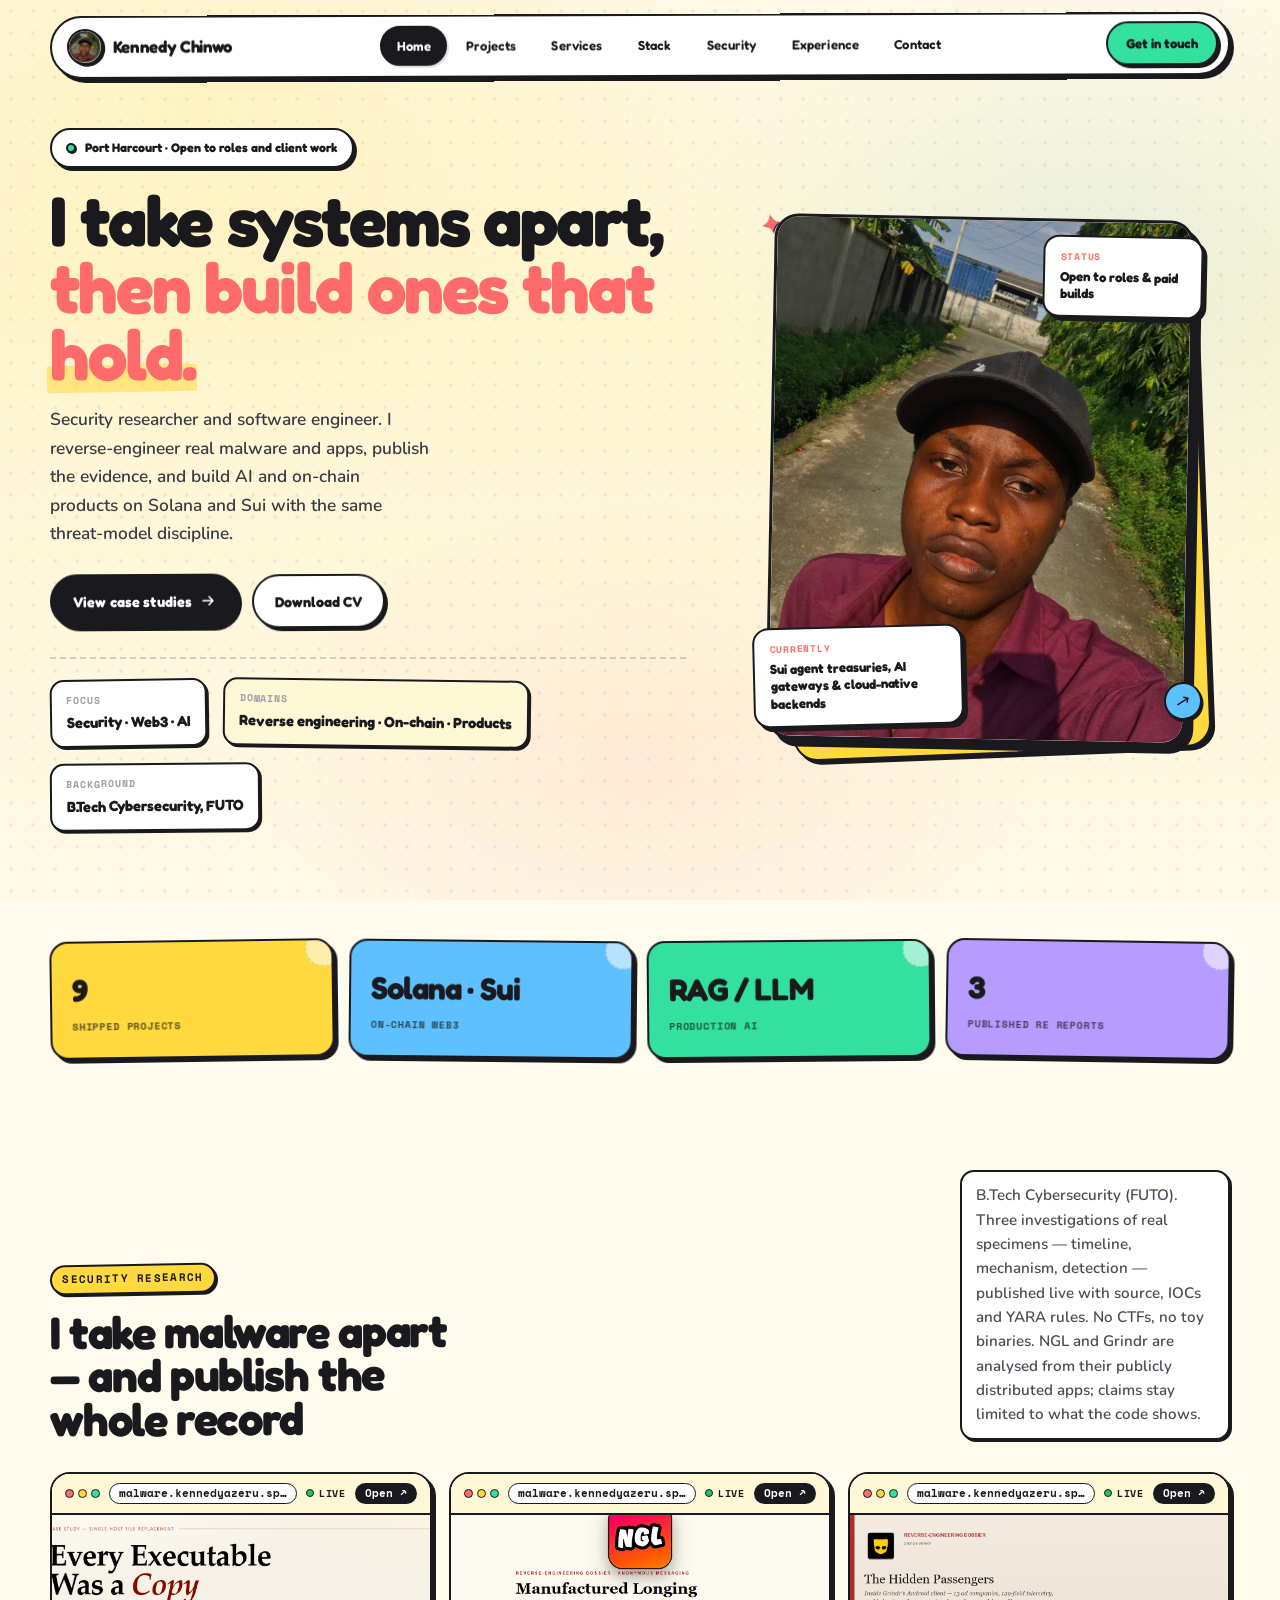
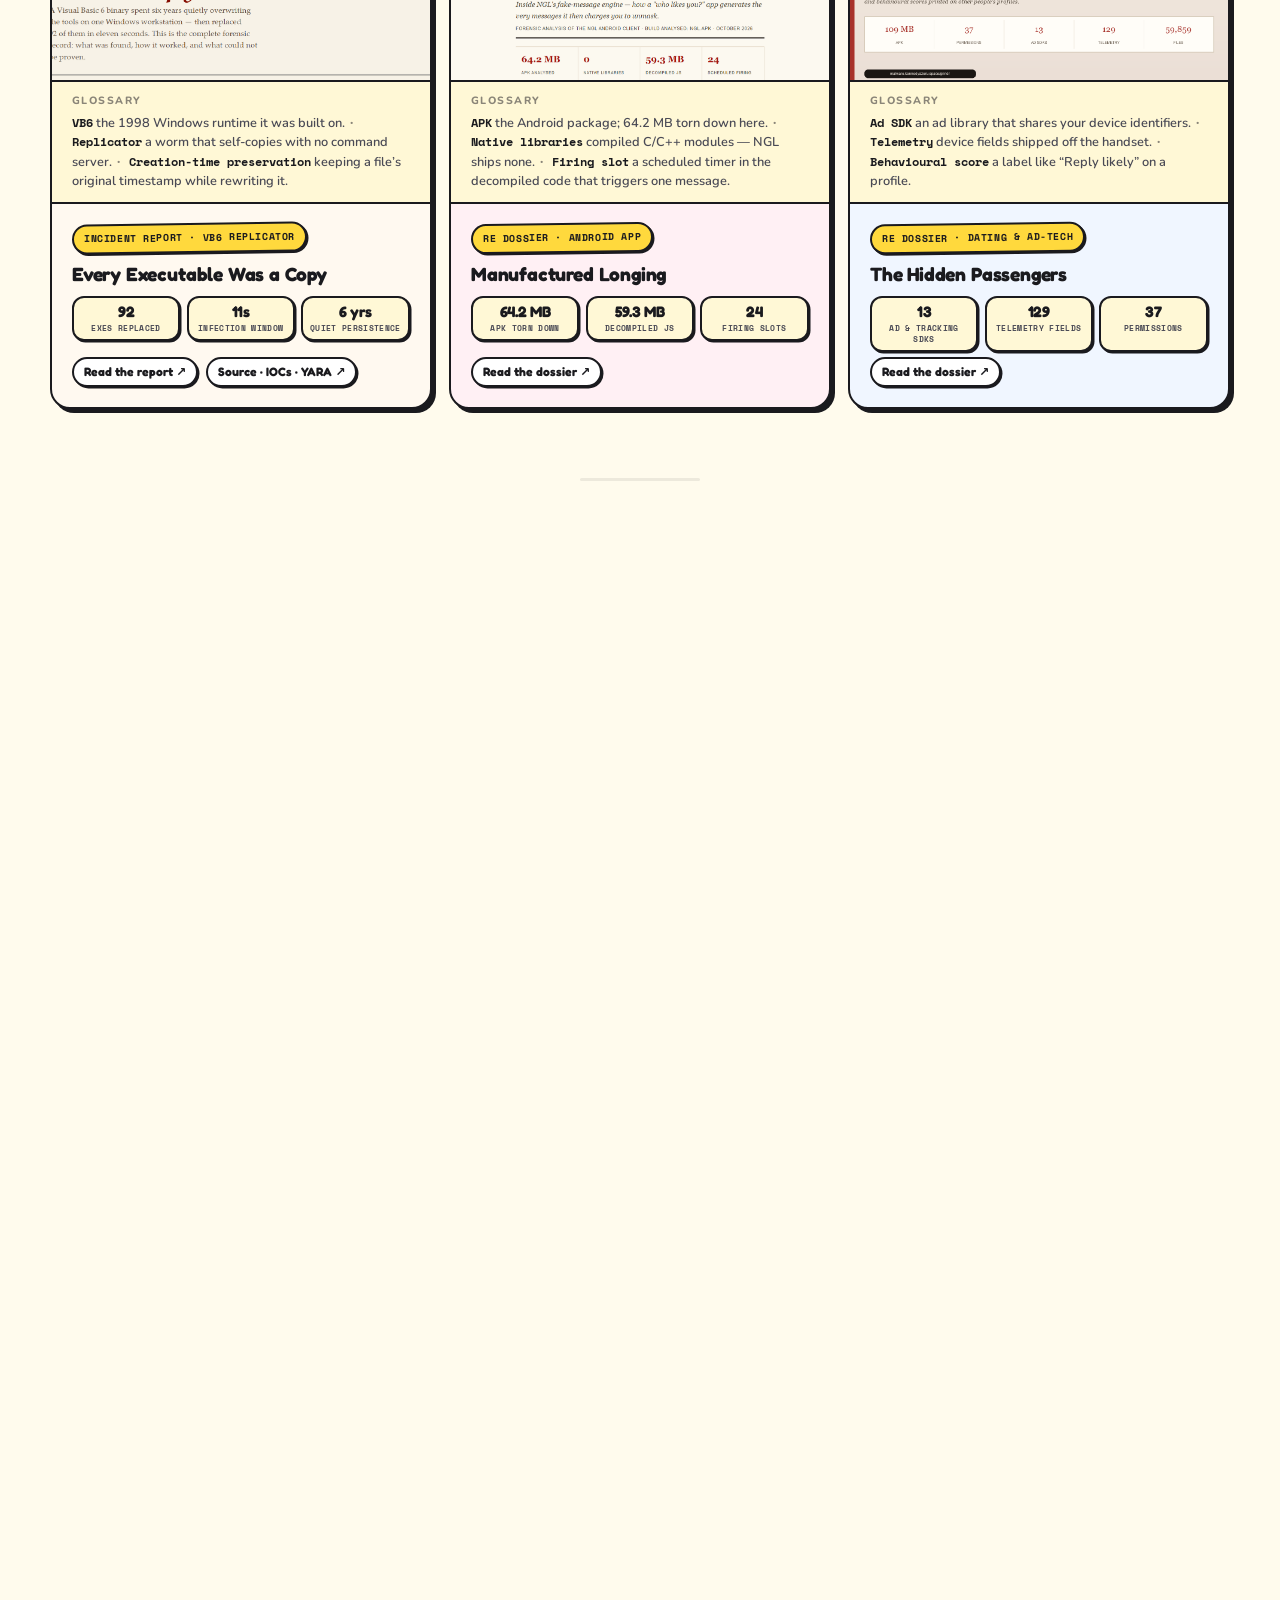
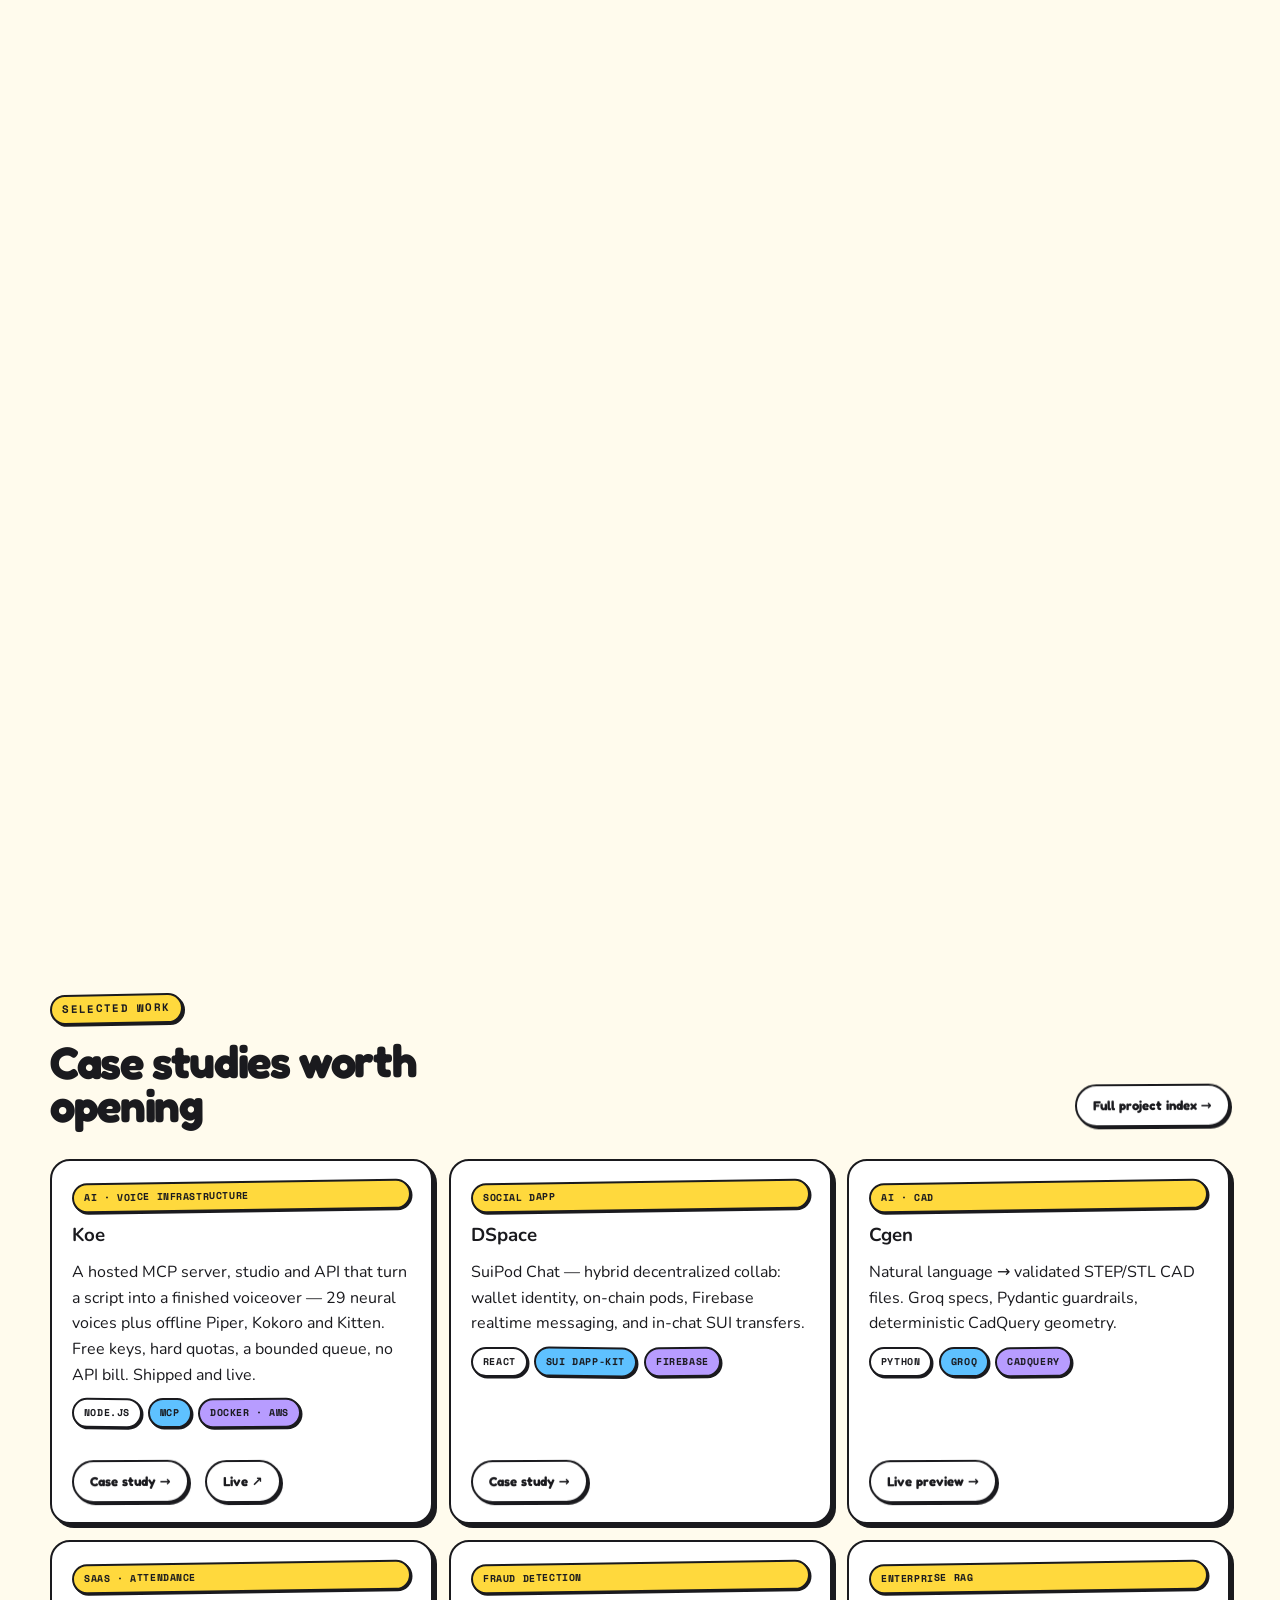
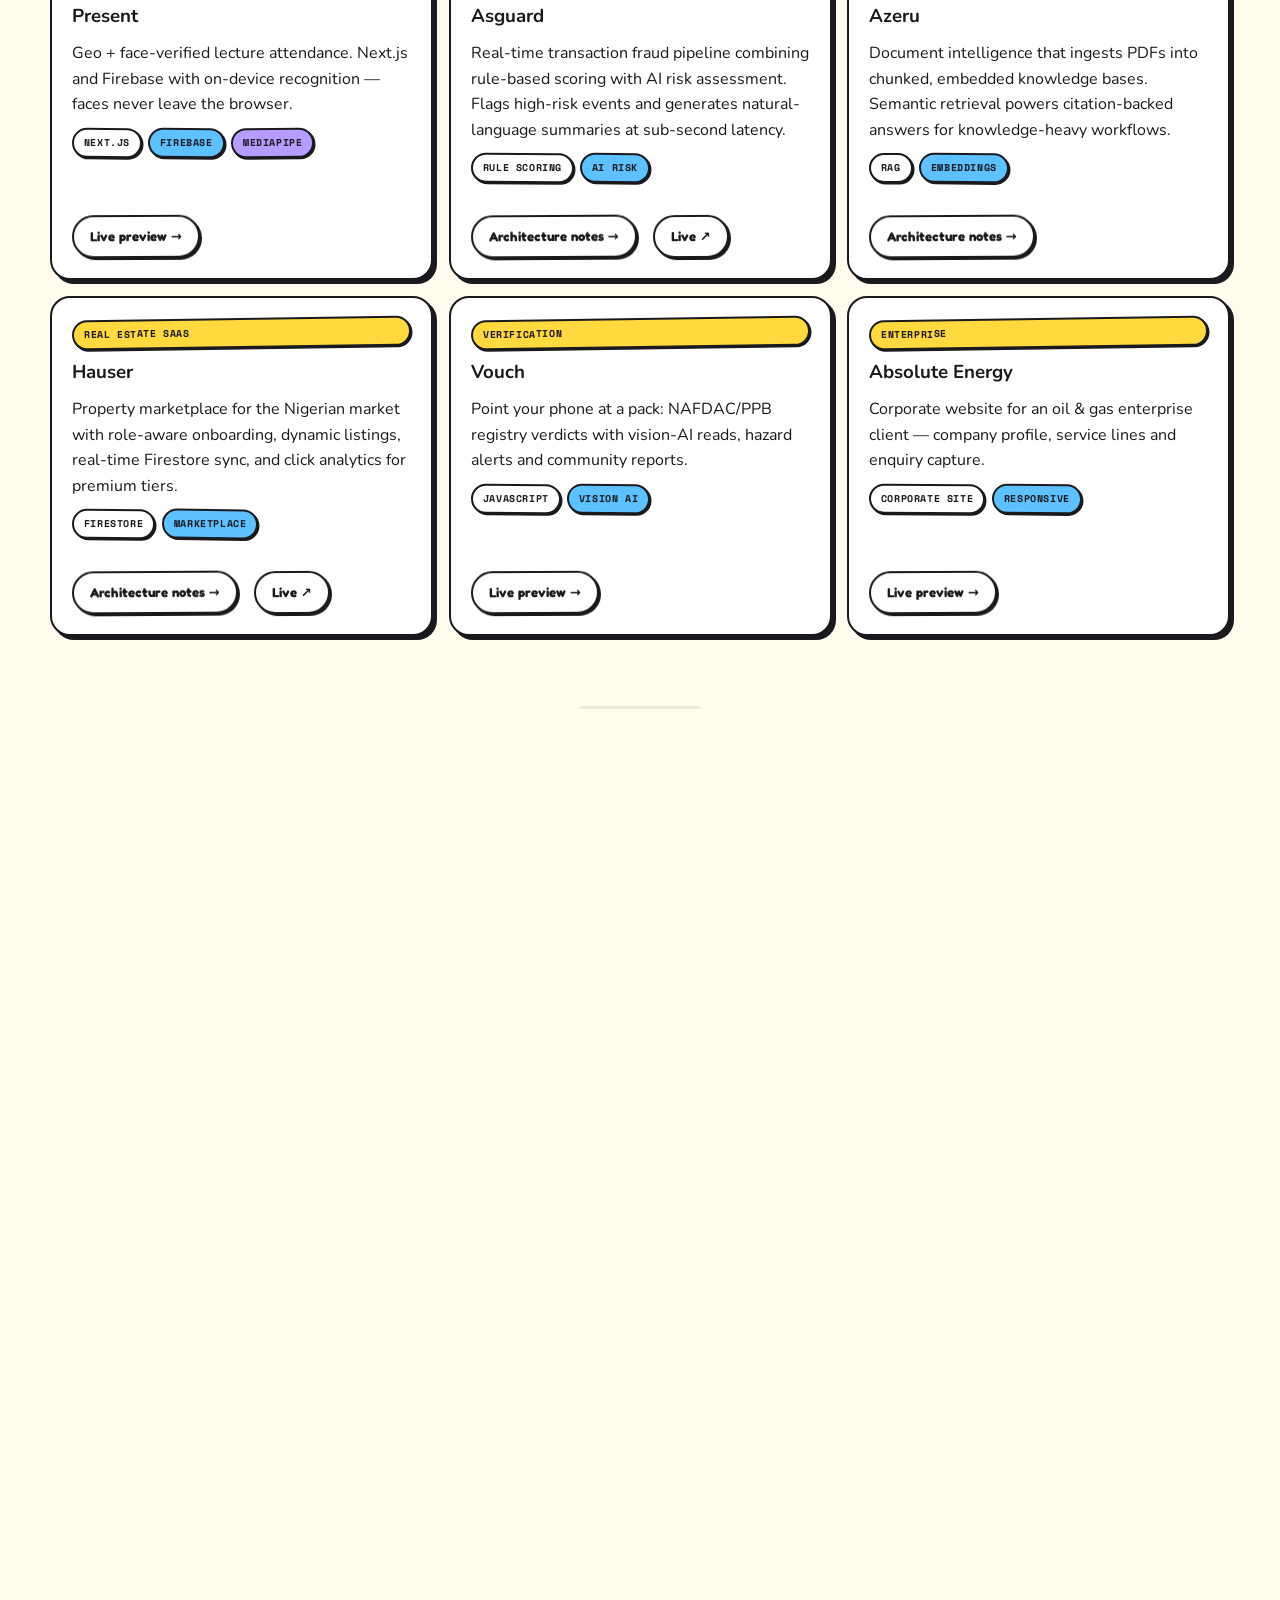
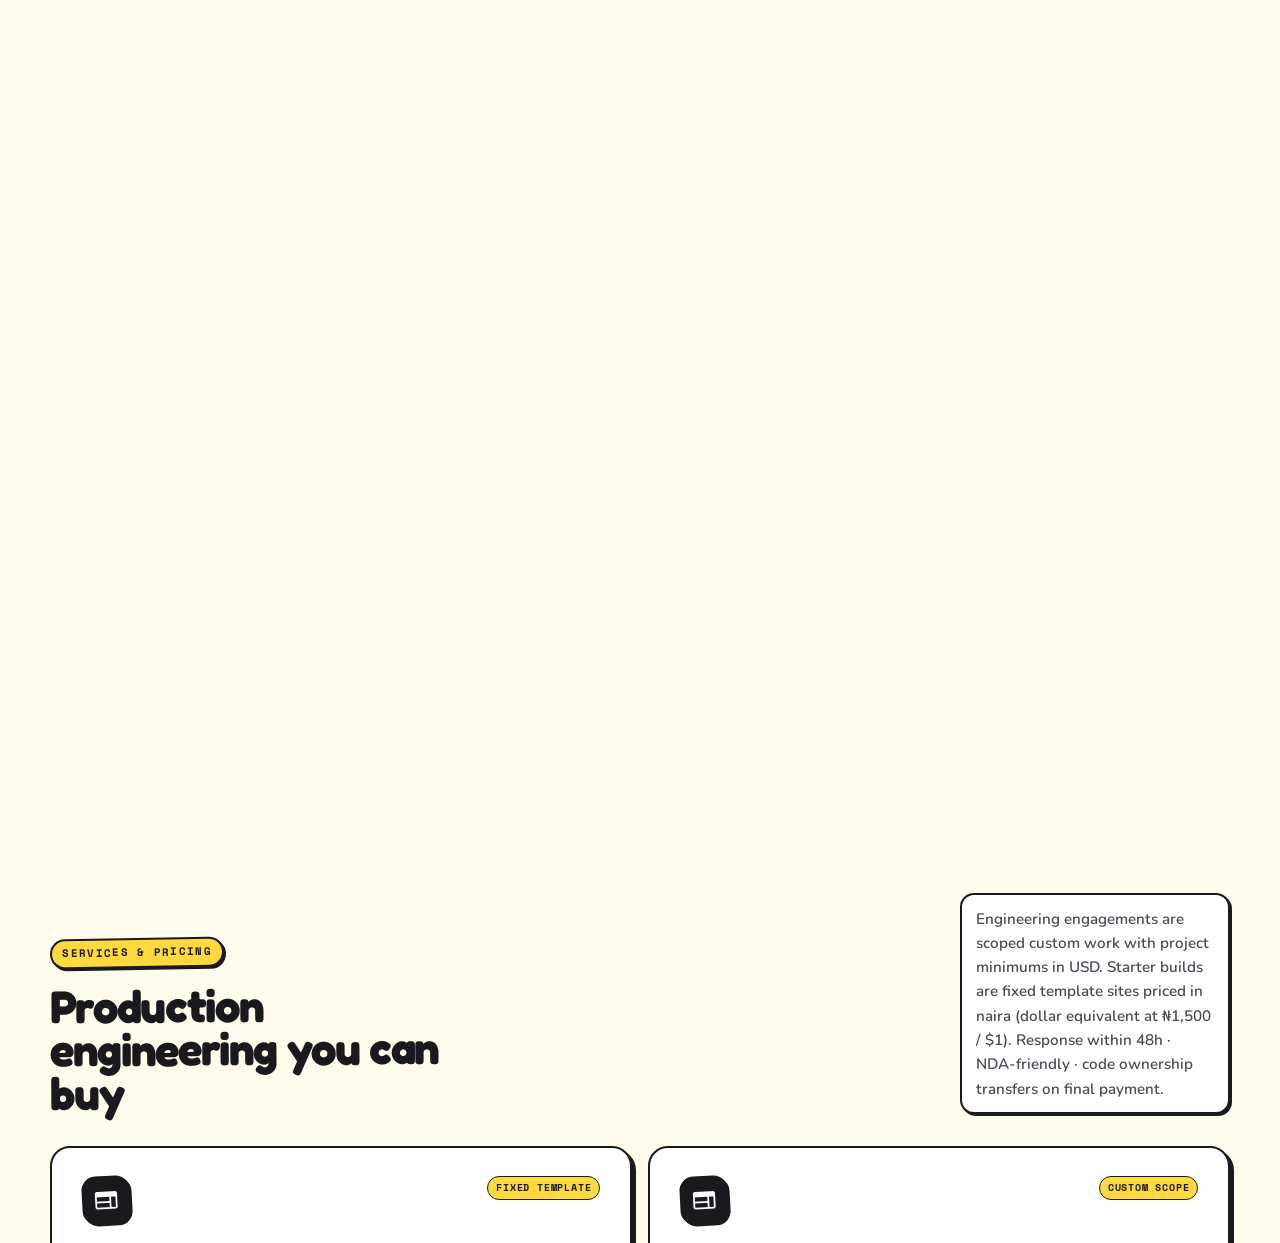
==== commit c9eb28c6: "Point the report cards at the articles' canonical URLs The three research cards linked the bare doma" ====
--- a/index.html
+++ b/index.html
@@ -320,12 +320,12 @@
             <div class="live-preview">
               <div class="live-preview__bar">
                 <span class="live-preview__dots" aria-hidden="true"><i></i><i></i><i></i></span>
-                <span class="live-preview__url">malware.kennedyazeru.space</span>
+                <span class="live-preview__url">malware.kennedyazeru.space/orphancy/</span>
                 <span class="live-preview__live"><span class="live-preview__pulse" aria-hidden="true"></span>Live</span>
-                <a class="live-preview__open" href="https://malware.kennedyazeru.space" target="_blank" rel="noopener">Open ↗</a>
+                <a class="live-preview__open" href="https://malware.kennedyazeru.space/orphancy/" target="_blank" rel="noopener">Open ↗</a>
               </div>
               <div class="live-preview__stage">
-                <a href="https://malware.kennedyazeru.space" target="_blank" rel="noopener" aria-label="Read the Orphancy forensic report">
+                <a href="https://malware.kennedyazeru.space/orphancy/" target="_blank" rel="noopener" aria-label="Read the Orphancy forensic report">
                   <img src="assets/img/security-orphancy.png" alt="Screenshot of the Orphancy report — Every Executable Was a Copy" loading="lazy" decoding="async" width="1263" height="560" />
                 </a>
               </div>
@@ -350,7 +350,7 @@
                 <div class="report-card__stat"><strong>6 yrs</strong><span>Quiet persistence</span></div>
               </div>
               <div class="report-card__links">
-                <a href="https://malware.kennedyazeru.space" target="_blank" rel="noopener">Read the report ↗</a>
+                <a href="https://malware.kennedyazeru.space/orphancy/" target="_blank" rel="noopener">Read the report ↗</a>
                 <a href="https://github.com/Azeru548/malware-poc" target="_blank" rel="noopener">Source · IOCs · YARA ↗</a>
               </div>
             </div>
@@ -361,12 +361,12 @@
             <div class="live-preview">
               <div class="live-preview__bar">
                 <span class="live-preview__dots" aria-hidden="true"><i></i><i></i><i></i></span>
-                <span class="live-preview__url">malware.kennedyazeru.space/ngl</span>
+                <span class="live-preview__url">malware.kennedyazeru.space/ngl/</span>
                 <span class="live-preview__live"><span class="live-preview__pulse" aria-hidden="true"></span>Live</span>
-                <a class="live-preview__open" href="https://malware.kennedyazeru.space/ngl" target="_blank" rel="noopener">Open ↗</a>
+                <a class="live-preview__open" href="https://malware.kennedyazeru.space/ngl/" target="_blank" rel="noopener">Open ↗</a>
               </div>
               <div class="live-preview__stage">
-                <a href="https://malware.kennedyazeru.space/ngl" target="_blank" rel="noopener" aria-label="Read the NGL reverse-engineering dossier">
+                <a href="https://malware.kennedyazeru.space/ngl/" target="_blank" rel="noopener" aria-label="Read the NGL reverse-engineering dossier">
                   <img src="assets/img/security-ngl.png" alt="Screenshot of the NGL dossier — Manufactured Longing: inside NGL's fake-message engine" loading="lazy" decoding="async" width="1263" height="560" />
                 </a>
               </div>
@@ -391,7 +391,7 @@
                 <div class="report-card__stat"><strong>24</strong><span>Firing slots</span></div>
               </div>
               <div class="report-card__links">
-                <a href="https://malware.kennedyazeru.space/ngl" target="_blank" rel="noopener">Read the dossier ↗</a>
+                <a href="https://malware.kennedyazeru.space/ngl/" target="_blank" rel="noopener">Read the dossier ↗</a>
               </div>
             </div>
           </article>
@@ -401,12 +401,12 @@
             <div class="live-preview">
               <div class="live-preview__bar">
                 <span class="live-preview__dots" aria-hidden="true"><i></i><i></i><i></i></span>
-                <span class="live-preview__url">malware.kennedyazeru.space/grindr</span>
+                <span class="live-preview__url">malware.kennedyazeru.space/grindr/</span>
                 <span class="live-preview__live"><span class="live-preview__pulse" aria-hidden="true"></span>Live</span>
-                <a class="live-preview__open" href="https://malware.kennedyazeru.space/grindr" target="_blank" rel="noopener">Open ↗</a>
+                <a class="live-preview__open" href="https://malware.kennedyazeru.space/grindr/" target="_blank" rel="noopener">Open ↗</a>
               </div>
               <div class="live-preview__stage">
-                <a href="https://malware.kennedyazeru.space/grindr" target="_blank" rel="noopener" aria-label="Read the Grindr ad-tech reverse-engineering dossier">
+                <a href="https://malware.kennedyazeru.space/grindr/" target="_blank" rel="noopener" aria-label="Read the Grindr ad-tech reverse-engineering dossier">
                   <img src="assets/img/security-grindr.png" alt="Preview of the Grindr dossier — The Hidden Passengers: inside Grindr's ad-tech stack" loading="lazy" decoding="async" width="1263" height="560" />
                 </a>
               </div>
@@ -431,7 +431,7 @@
                 <div class="report-card__stat"><strong>37</strong><span>Permissions</span></div>
               </div>
               <div class="report-card__links">
-                <a href="https://malware.kennedyazeru.space/grindr" target="_blank" rel="noopener">Read the dossier ↗</a>
+                <a href="https://malware.kennedyazeru.space/grindr/" target="_blank" rel="noopener">Read the dossier ↗</a>
               </div>
             </div>
           </article>
